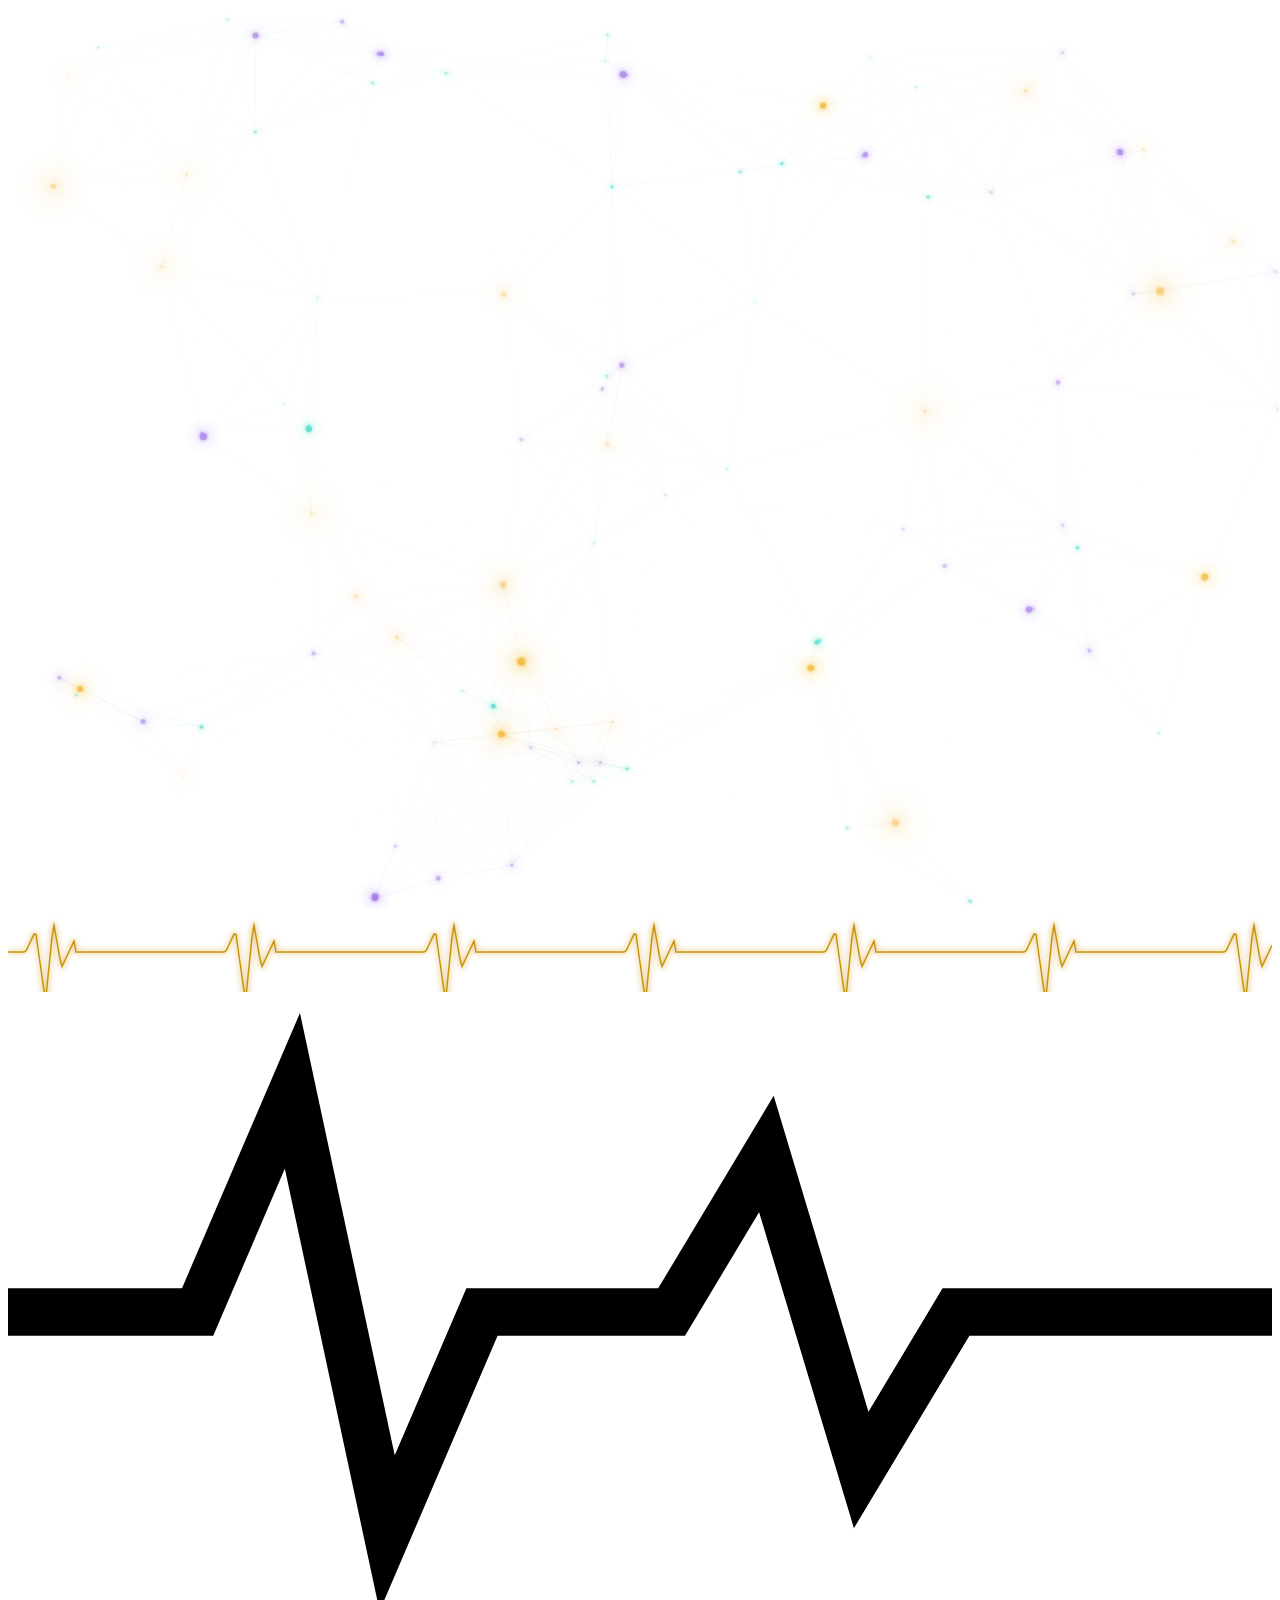
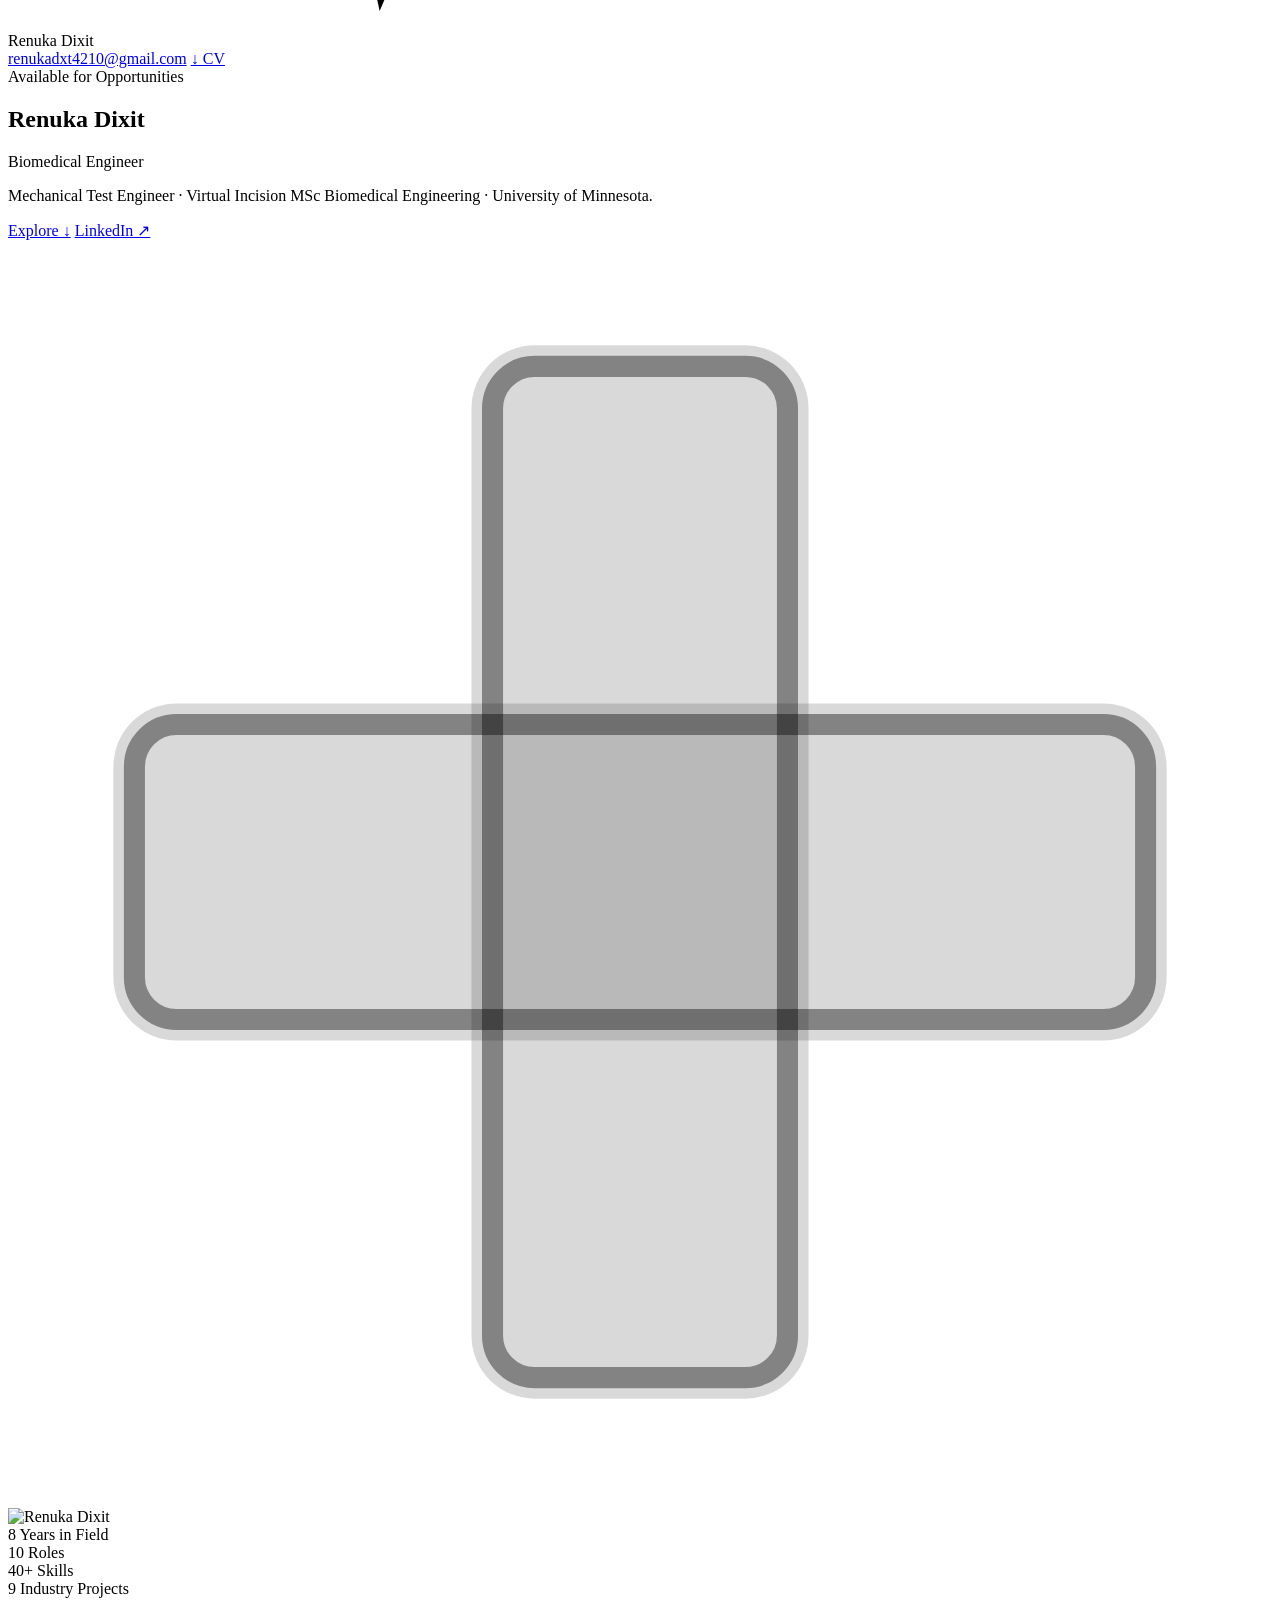
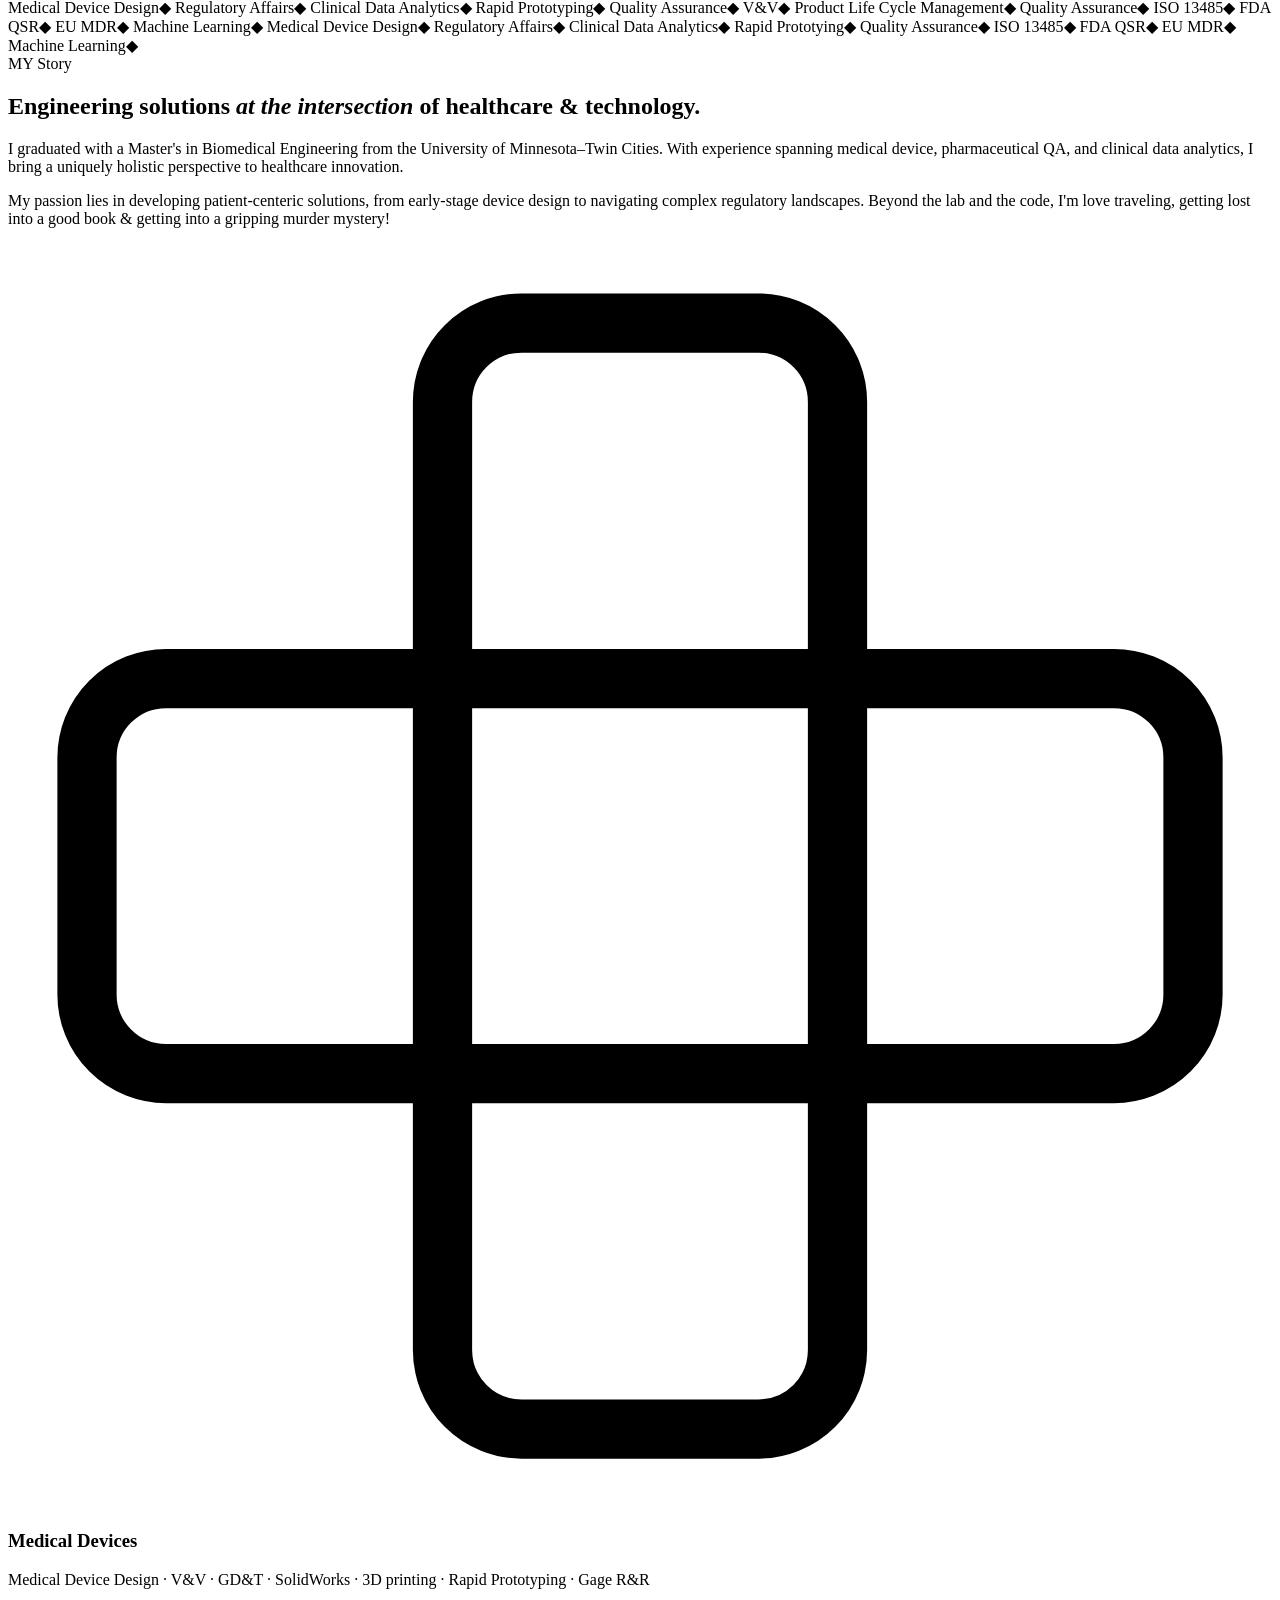
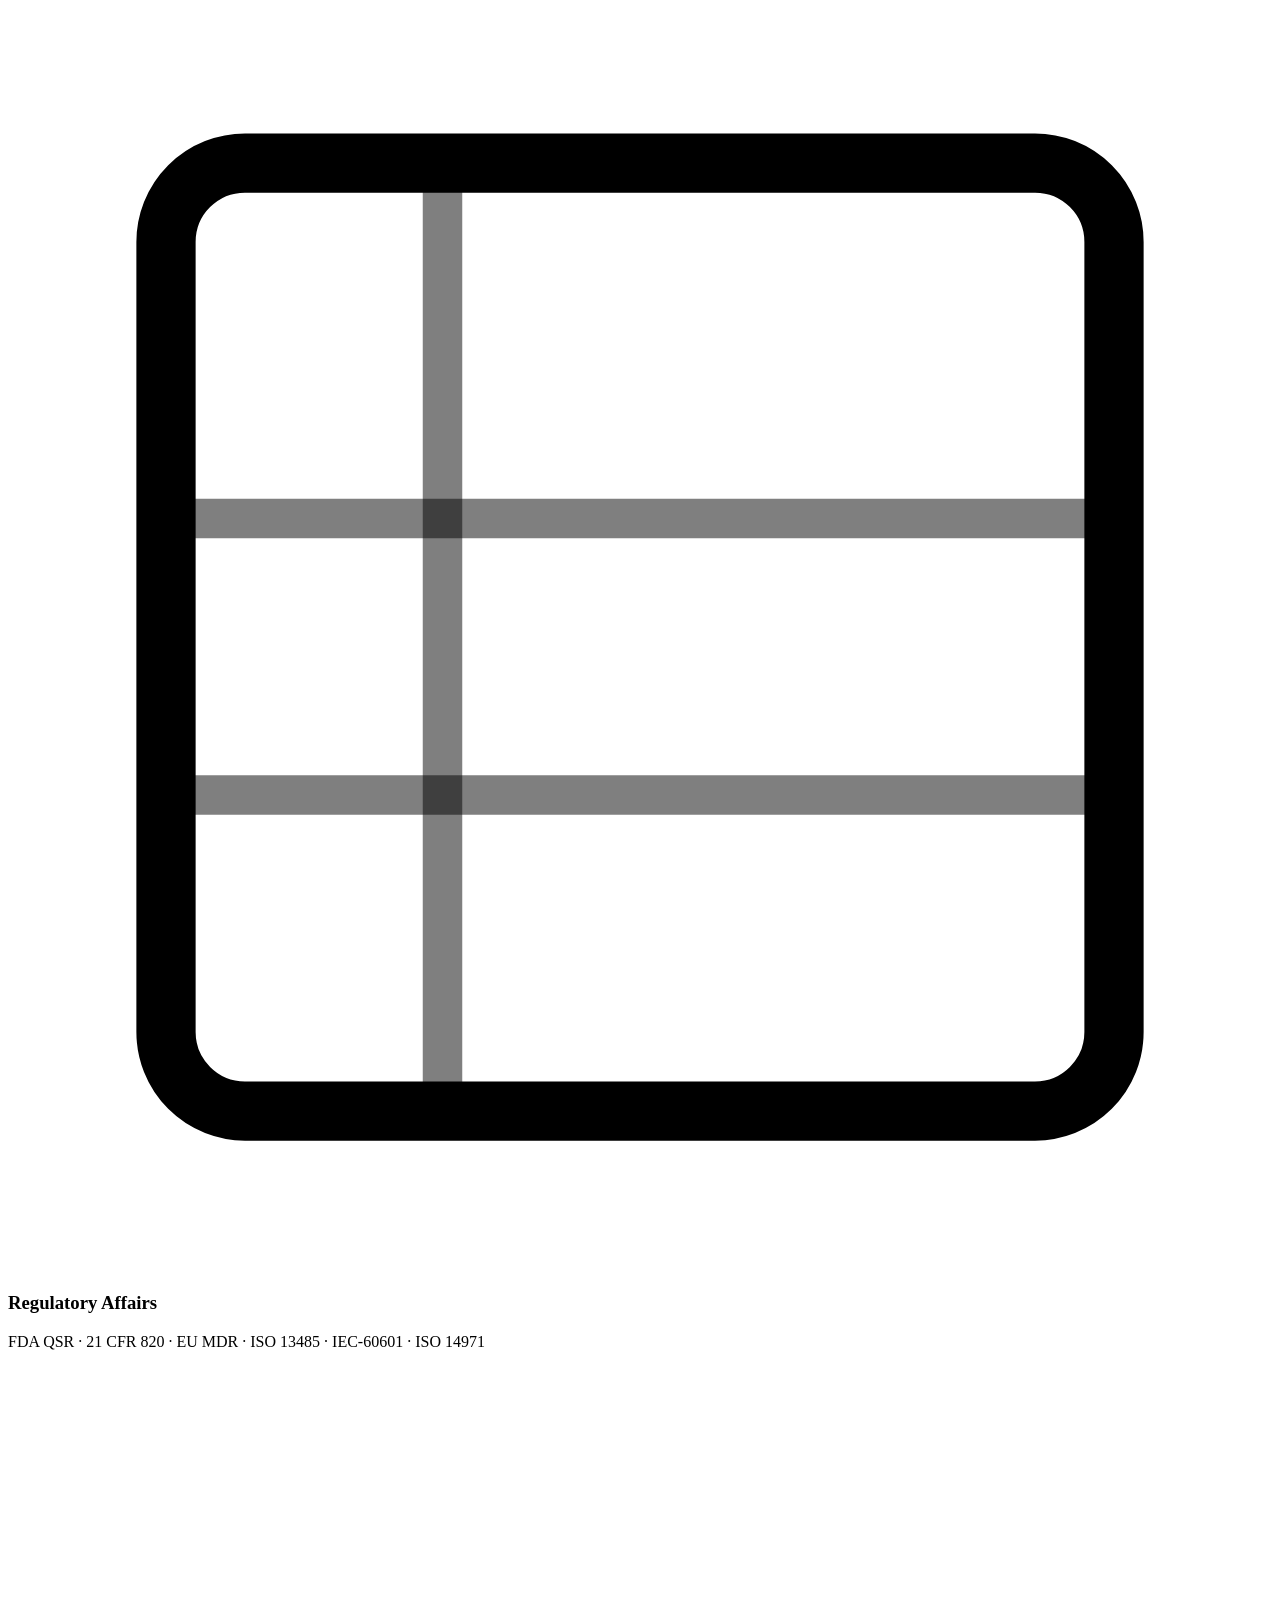
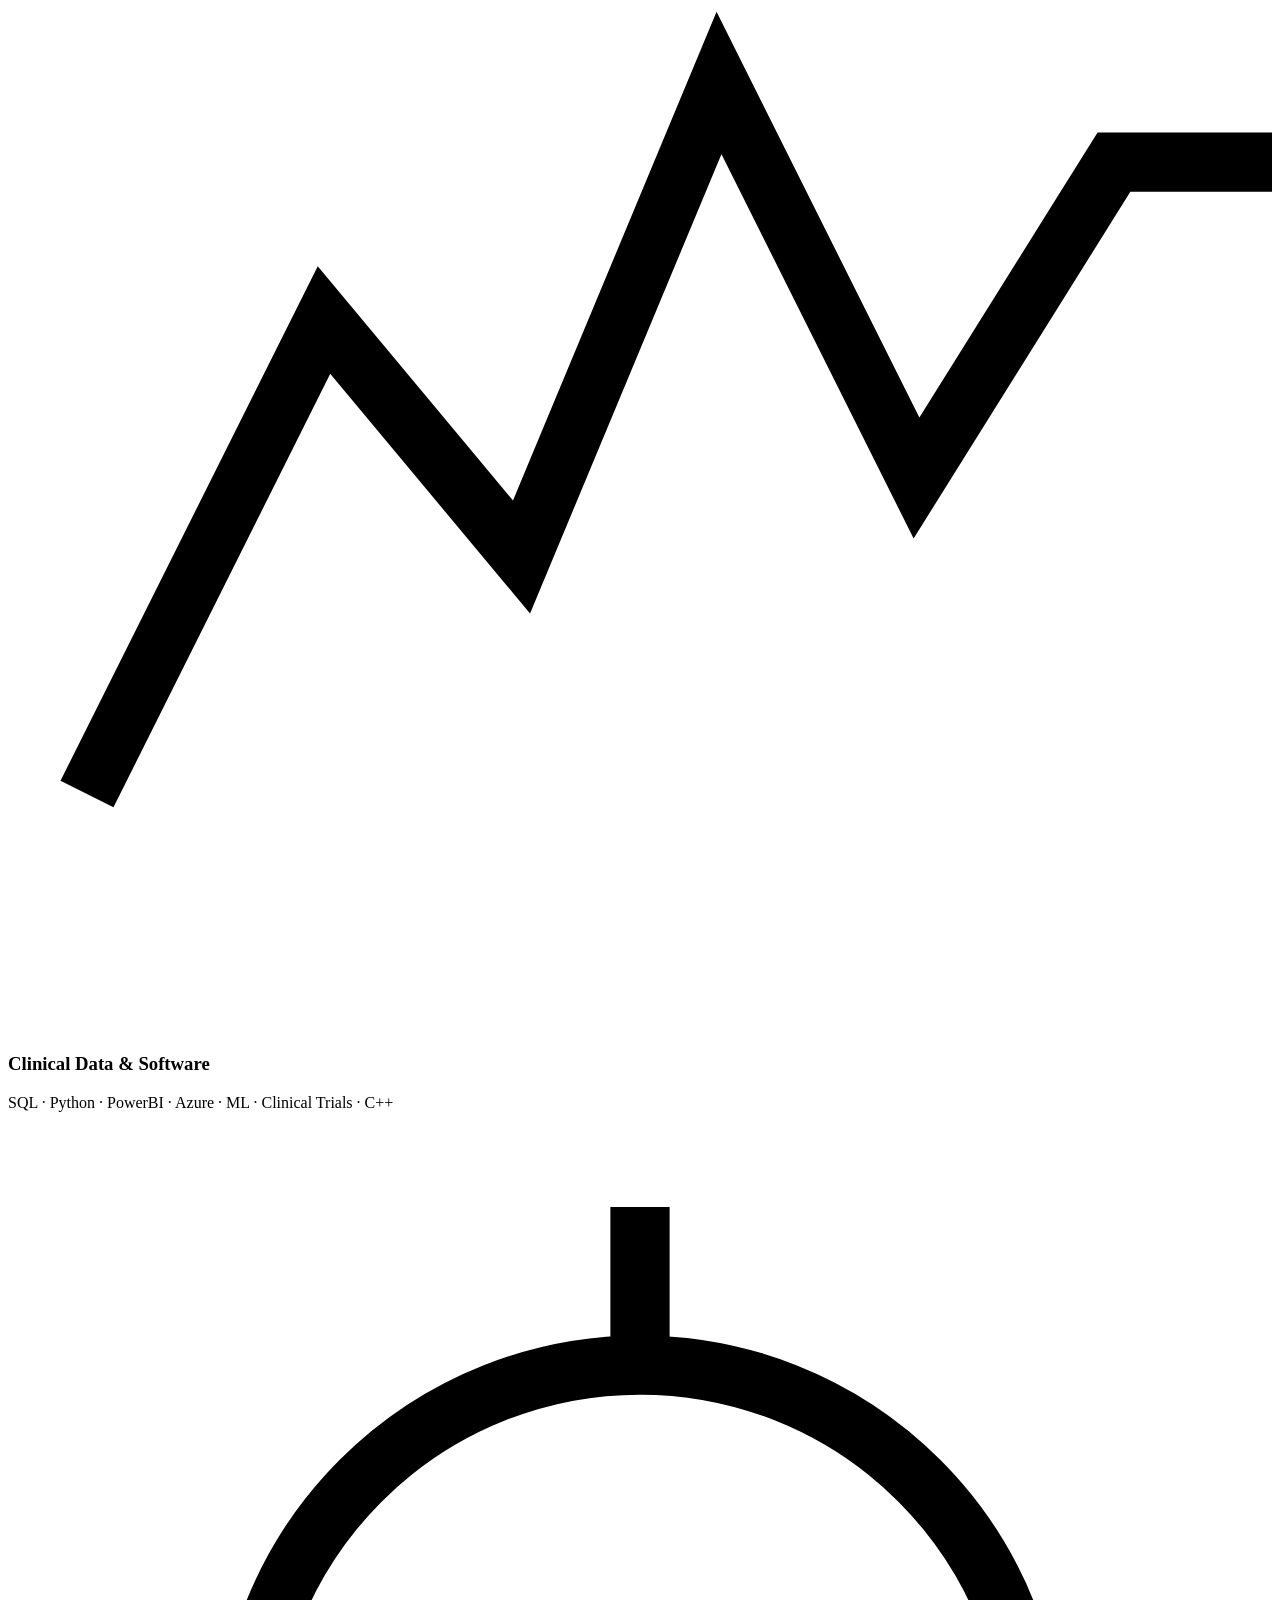
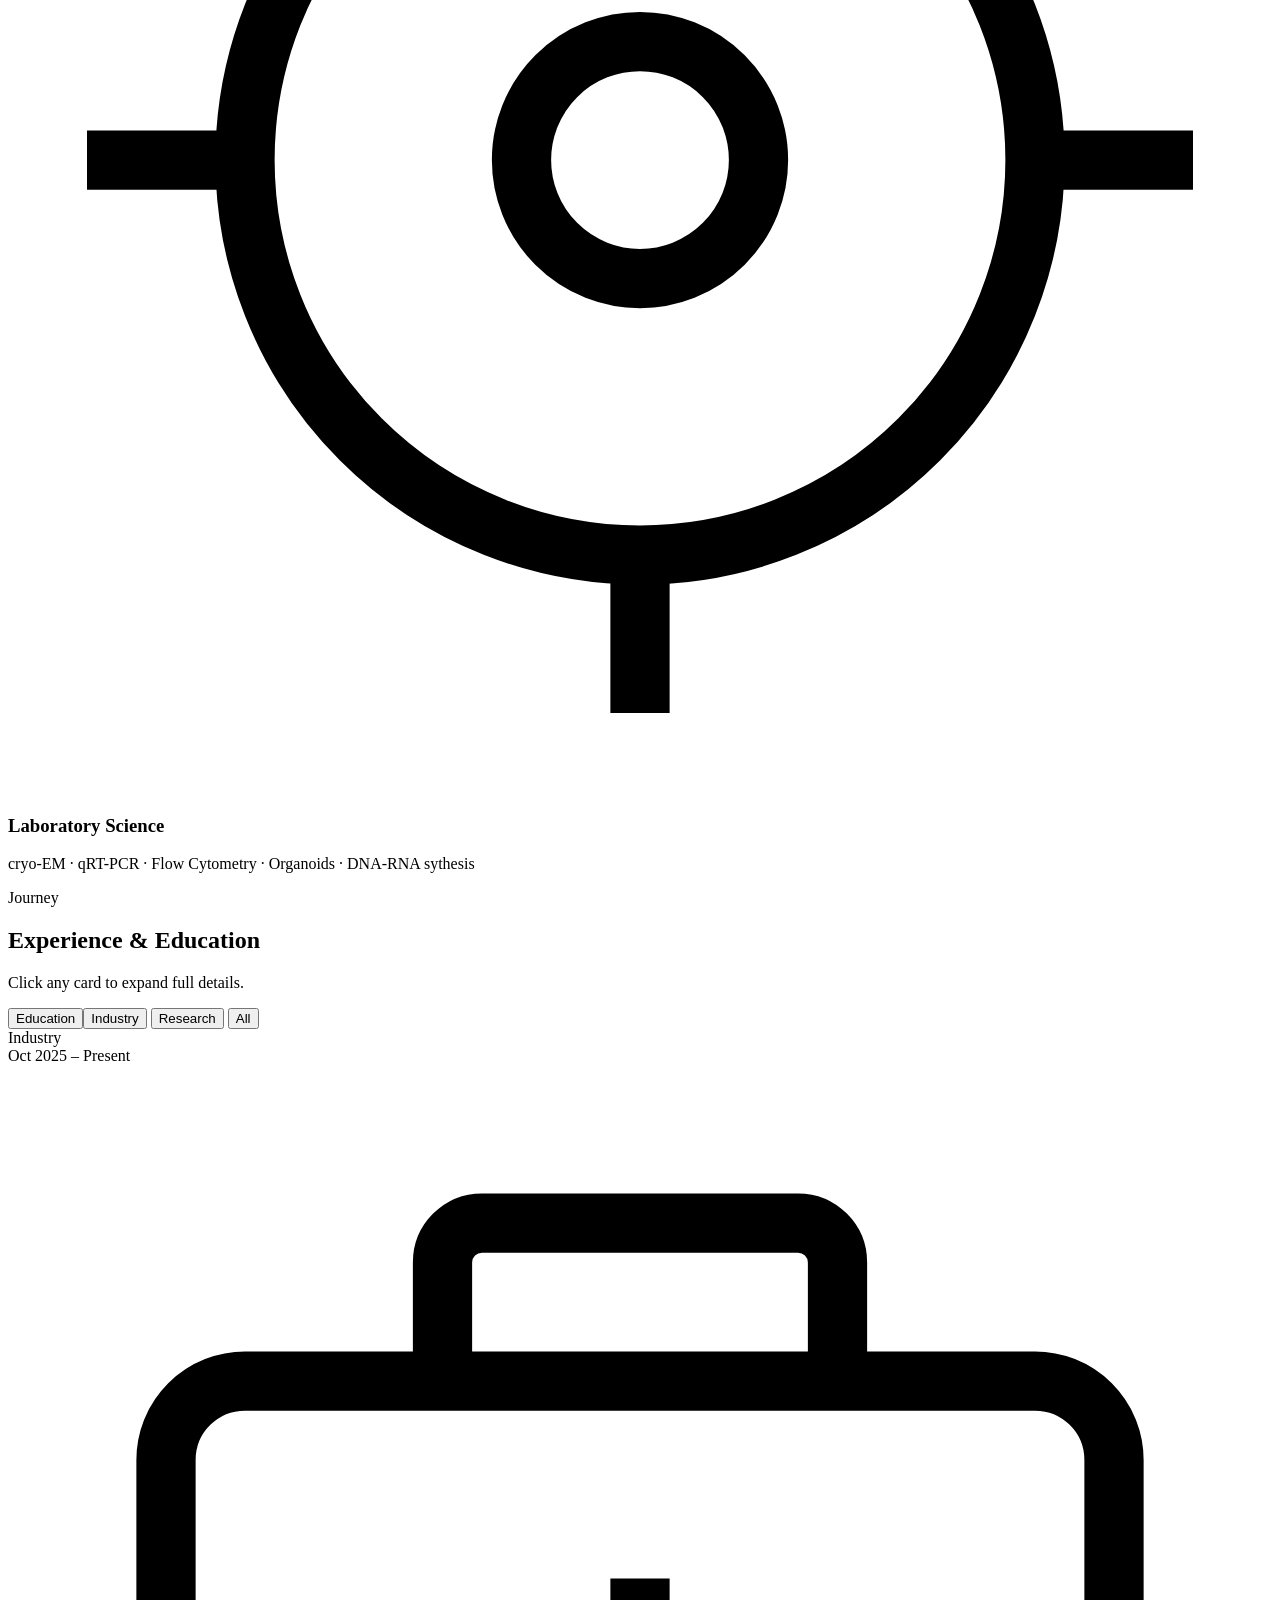
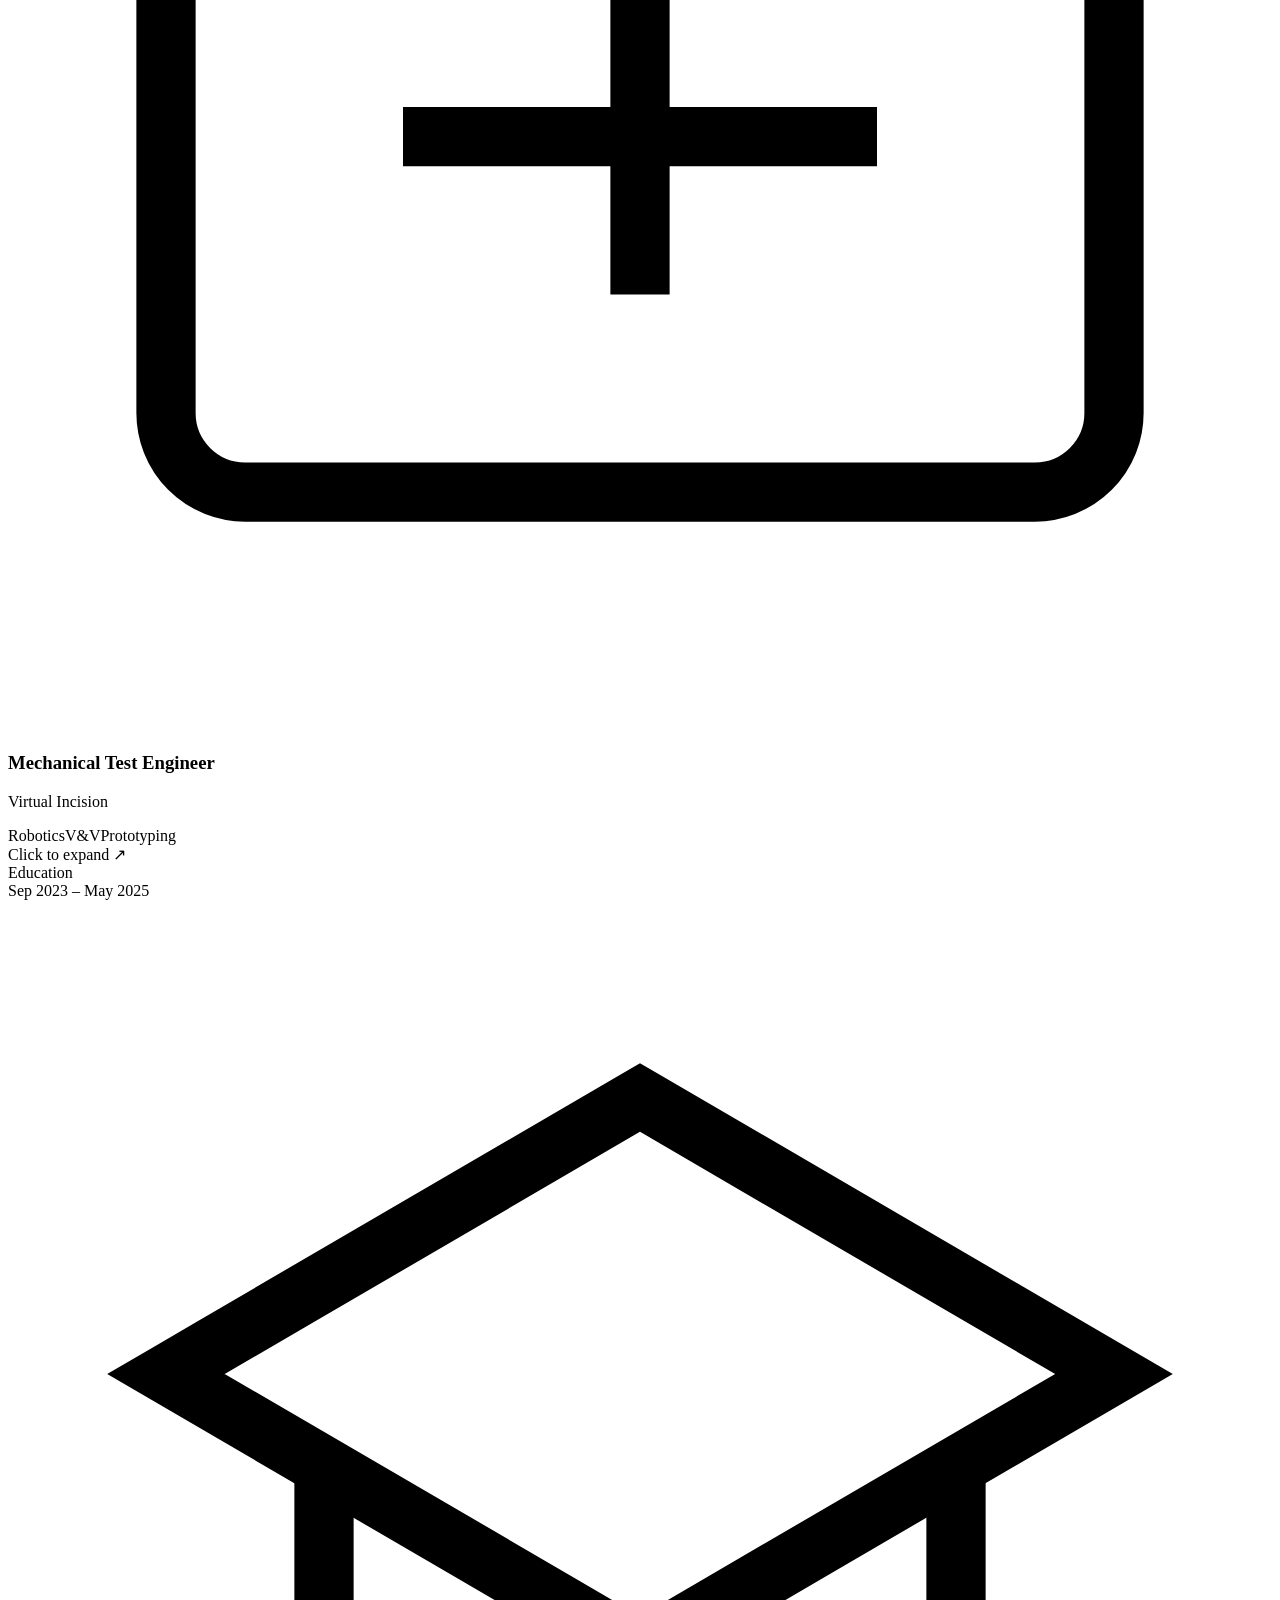
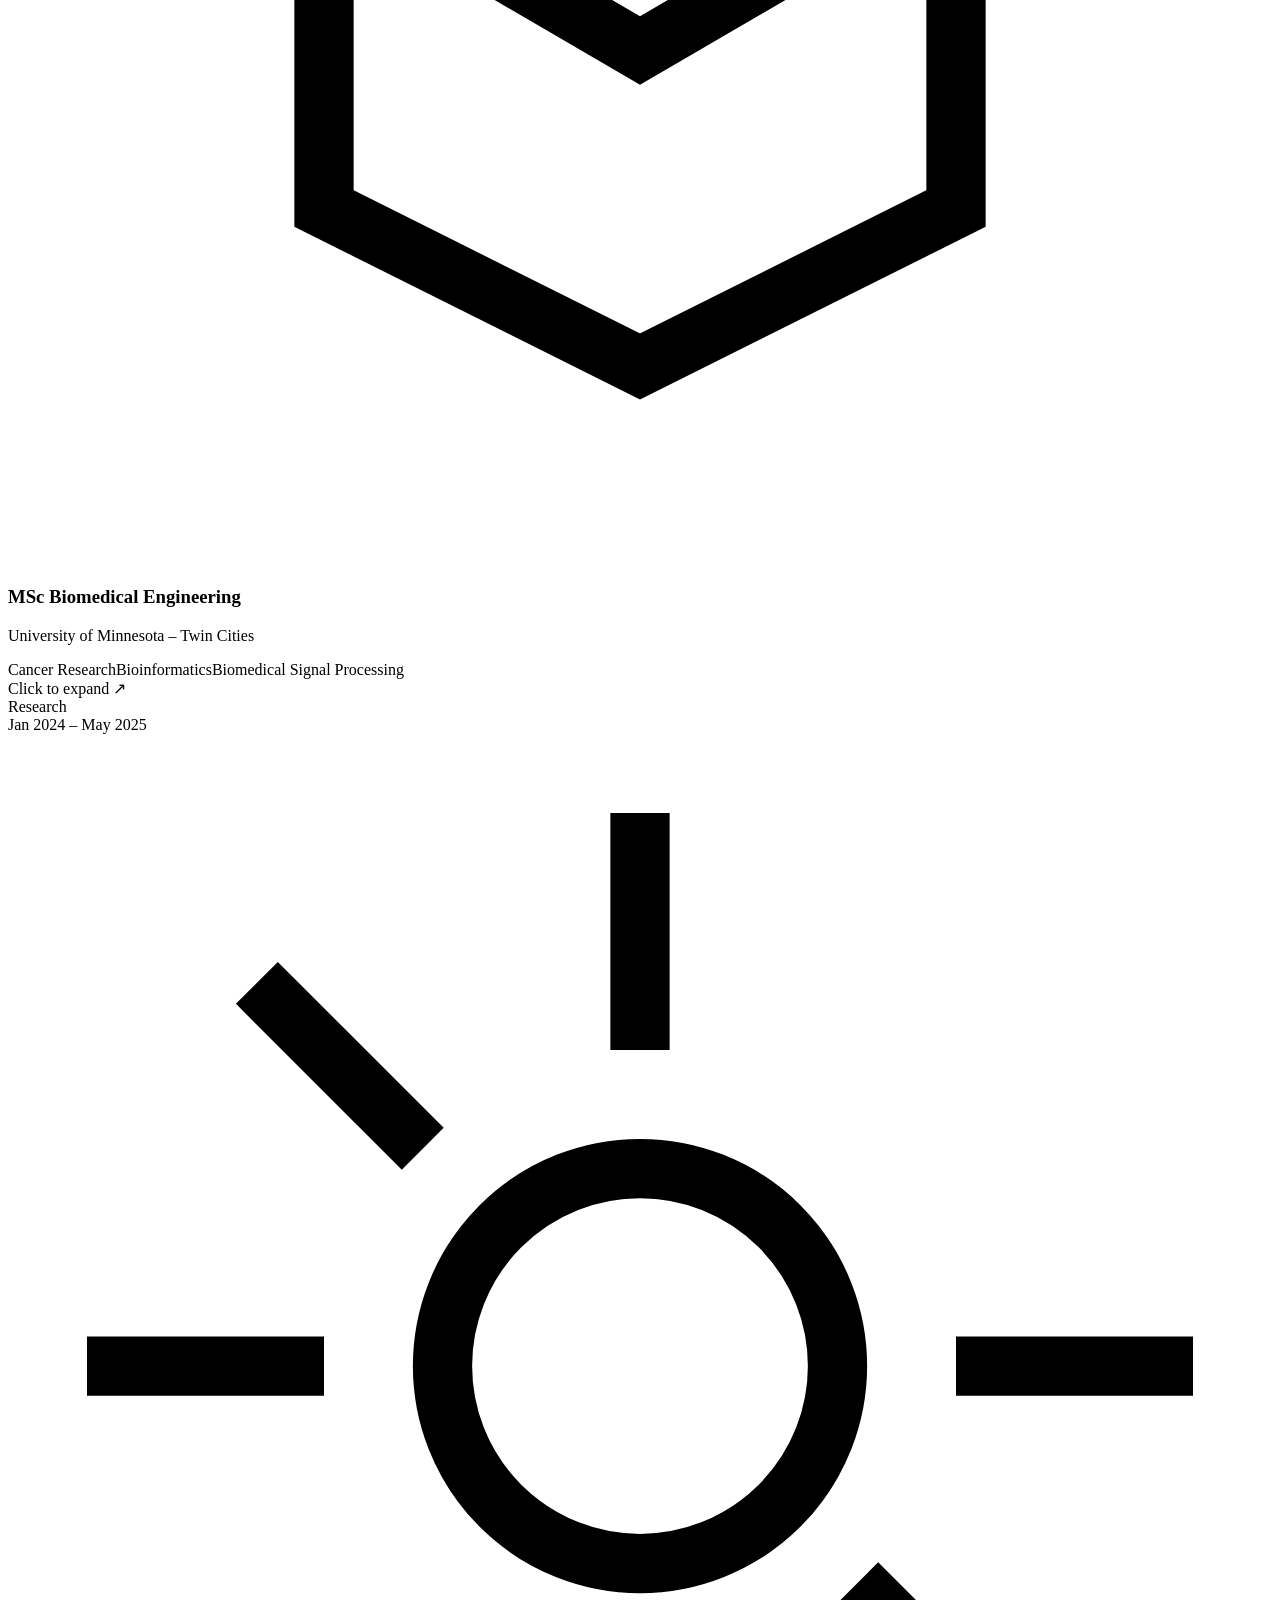
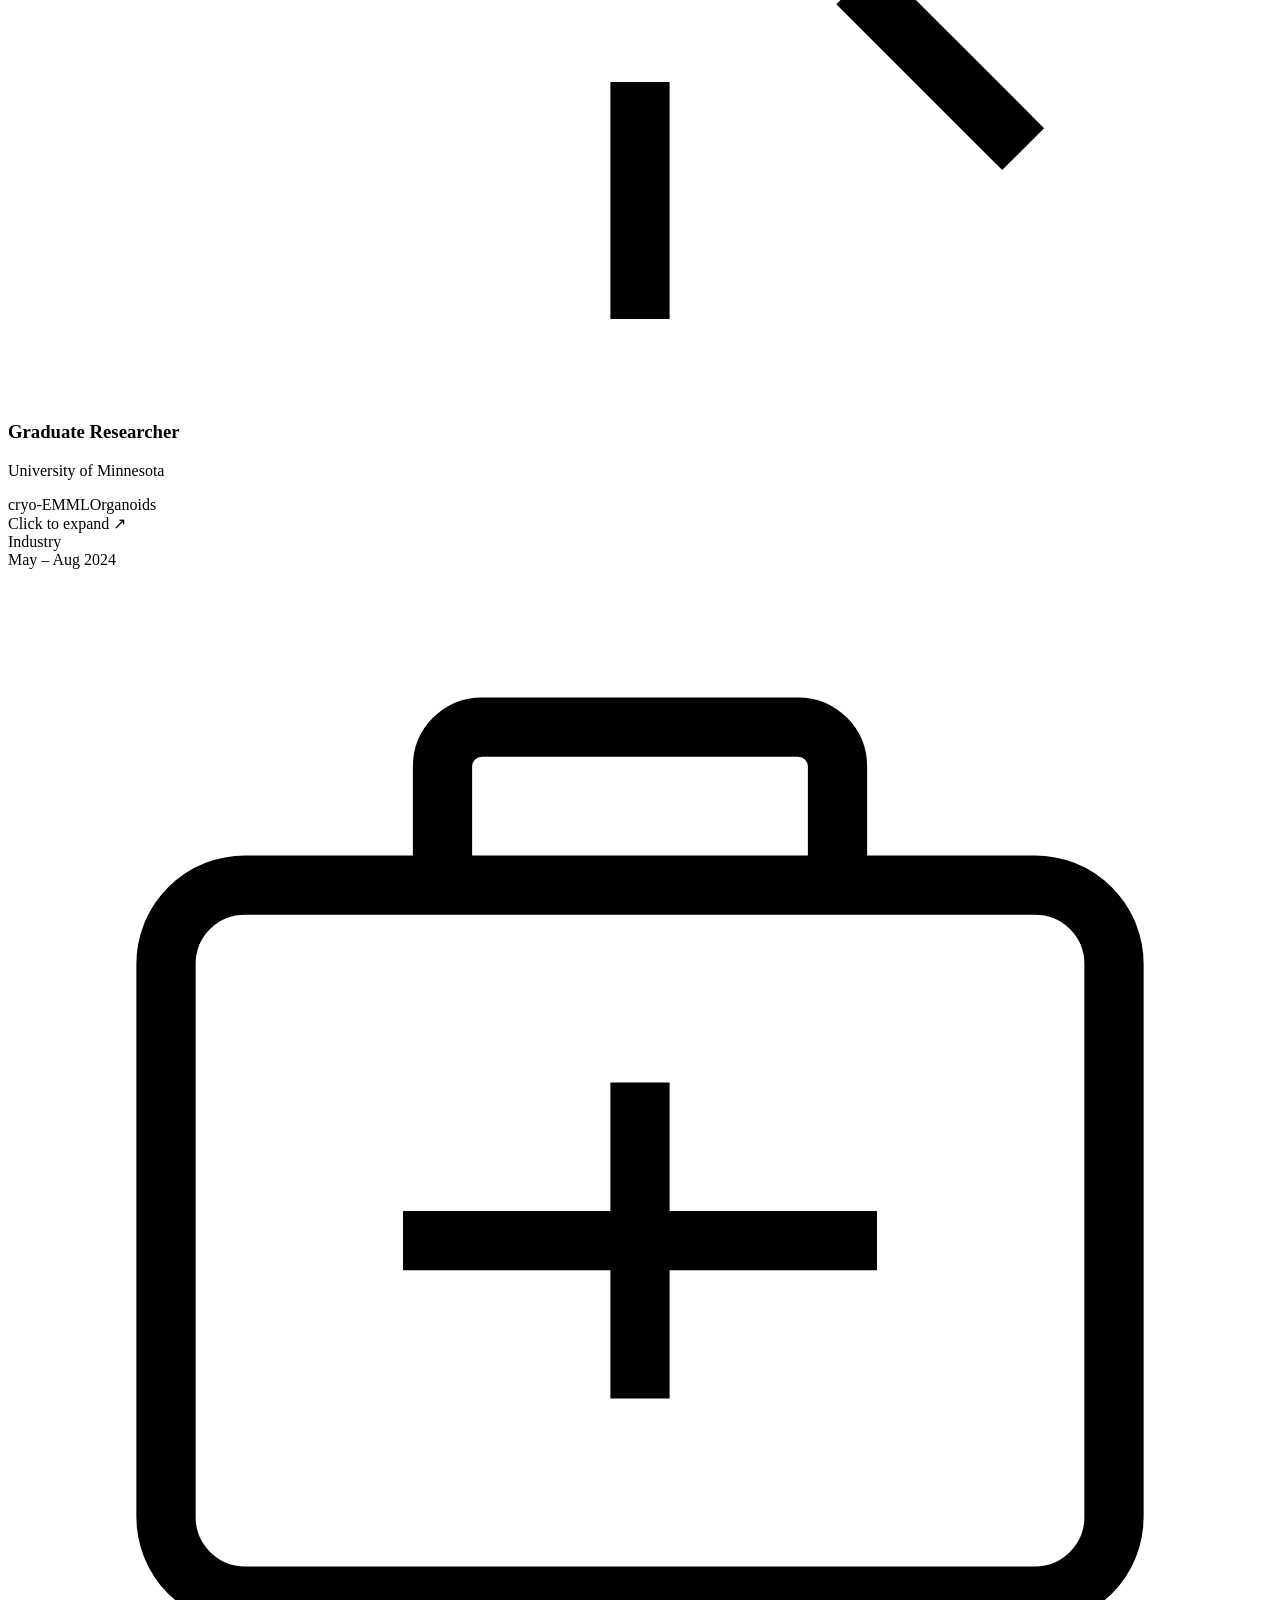
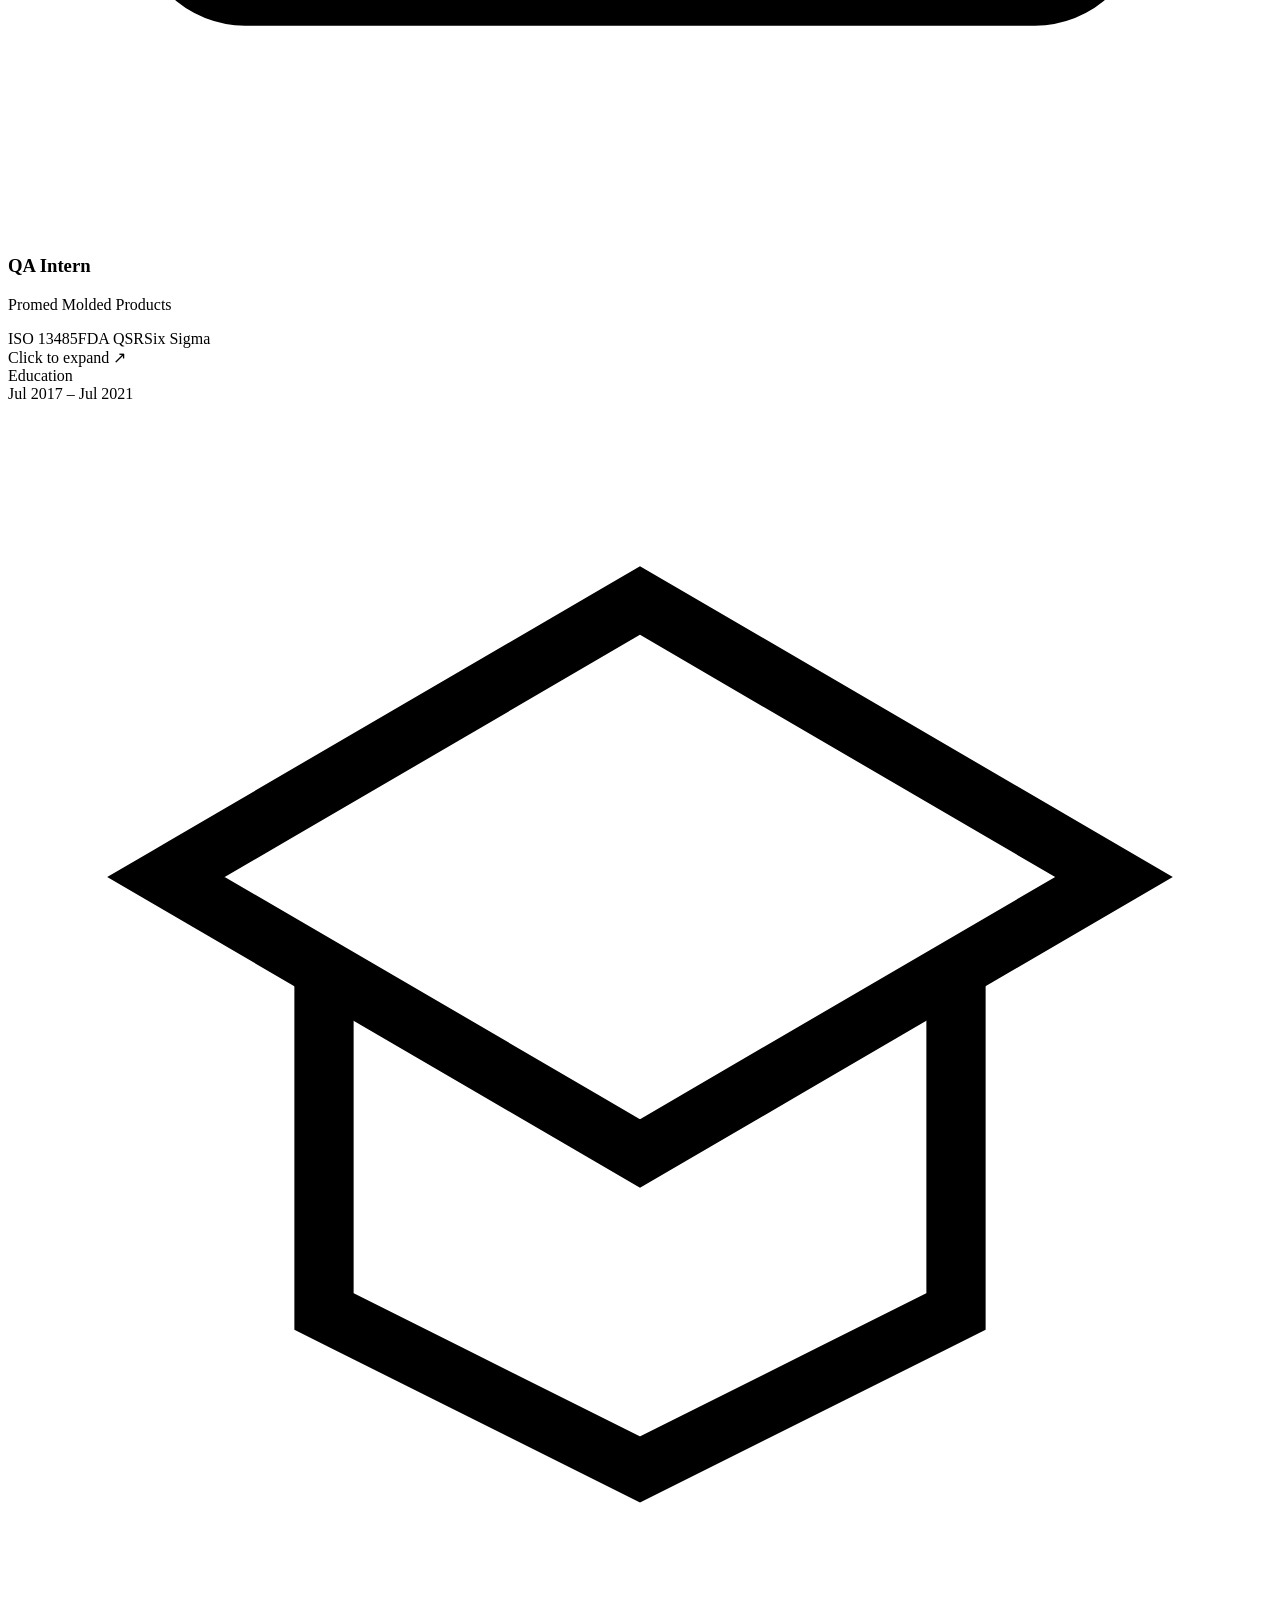
==== index.html @ e1261d07 "Update index.html" ====
<!DOCTYPE html>
<html lang="en">
<head>
  <meta charset="UTF-8" />
  <meta name="viewport" content="width=device-width, initial-scale=1.0" />
  <title>Renuka Dixit | Biomedical Engineer</title>
  <link rel="preconnect" href="https://fonts.googleapis.com" />
  <link rel="preconnect" href="https://fonts.gstatic.com" crossorigin />
  <link href="https://fonts.googleapis.com/css2?family=Space+Mono:ital,wght@0,400;0,700;1,400&family=Syne:wght@400;600;700;800&display=swap" rel="stylesheet" />
  <link rel="stylesheet" href="style.css" />
</head>
<body>

  <!-- BG CANVAS (neural network) -->
  <canvas id="bg-canvas"></canvas>
  <div class="bg-vignette"></div>

  <!-- ECG LINE OVERLAY -->
  <div class="ecg-overlay">
    <canvas id="ecg-canvas"></canvas>
  </div>

  <!-- NAV -->
  <nav id="navbar">
    <div class="nav-logo">
      <svg class="logo-pulse" viewBox="0 0 40 20" fill="none">
        <polyline points="0,10 6,10 9,3 12,17 15,10 21,10 24,5 27,15 30,10 40,10" stroke="currentColor" stroke-width="1.5" fill="none"/>
      </svg>
      <span>Renuka Dixit</span>
    </div>
    <div class="nav-right">
      <a href="mailto:renukadxt4210@gmail.com" class="nav-email">renukadxt4210@gmail.com</a>
      <a href="https://afcafab4-3cb6-44fb-ba33-879c0ff43639.filesusr.com/ugd/ff58a3_3bb0b02b605a4428b6db212402240c0c.pdf" target="_blank" class="nav-cv">↓ CV</a>
    </div>
  </nav>

  <!-- SIDE NAV DOTS -->
  <div id="side-nav">
    <a href="#hero"      class="dot active" data-label="Home"></a>
    <a href="#about"     class="dot" data-label="About"></a>
    <a href="#journey"   class="dot" data-label="Journey"></a>
    <a href="#skills"    class="dot" data-label="Skills"></a>
    <a href="#contact"   class="dot" data-label="Contact"></a>
  </div>

  <!-- ═══ HERO ═══ -->
  <section id="hero">
    <div class="hero-grid">
      <div class="hero-left">
        <div class="hero-status">
          <span class="pulse-dot"></span>
          <span>Available for Opportunities</span>
        </div>
        <h1 class="hero-name">
          <span class="line-reveal">Renuka</span>
          <span class="line-reveal delay-1">Dixit</span>
        </h1>
        <div class="hero-title-wrap">
          <span class="hero-title-line"></span>
          <span class="hero-title-text">Biomedical Engineer</span>
           <span class="hero-title-line"></span>
        </div>
        <p class="hero-desc">
          Mechanical Test Engineer · Virtual Incision
          MSc Biomedical Engineering · University of Minnesota.<br/>
         
        </p>
        <div class="hero-cta">
          <a href="#about" class="btn-main">Explore ↓</a>
          <a href="https://www.linkedin.com/in/dixit-renuka" target="_blank" class="btn-ghost">LinkedIn ↗</a>
        </div>
      </div>

      <div class="hero-right">
        <div class="hero-portrait-wrap">
          <div class="portrait-rings">
            <div class="ring r1"></div>
            <div class="ring r2"></div>
            <div class="ring r3"></div>
            <div class="ring r4"></div>
          </div>
          <!-- Medical device cross icon -->
          <svg class="med-cross" viewBox="0 0 60 60" fill="none">
            <rect x="22" y="5" width="16" height="50" rx="3" fill="currentColor" opacity="0.15"/>
            <rect x="5" y="22" width="50" height="16" rx="3" fill="currentColor" opacity="0.15"/>
            <rect x="23" y="6" width="14" height="48" rx="2" stroke="currentColor" stroke-width="1" fill="none" opacity="0.4"/>
            <rect x="6" y="23" width="48" height="14" rx="2" stroke="currentColor" stroke-width="1" fill="none" opacity="0.4"/>
          </svg>
          <div class="portrait-img">
            <img src="https://static.wixstatic.com/media/ff58a3_fb16194dbb7b481696a39792f7d7e9da~mv2.jpg/v1/crop/x_0,y_0,w_5184,h_5173/fill/w_400,h_400,al_c,q_80/ff58a3_fb16194dbb7b481696a39792f7d7e9da~mv2.jpg" alt="Renuka Dixit" />
          </div>
          <div class="stat-card sc1">
            <span class="sc-num" data-count="8+">0</span>
            <span class="sc-label">Years in Field</span>
          </div>
          <div class="stat-card sc2">
            <span class="sc-num" data-count="10"></span>
            <span class="sc-label">Roles</span>
          </div>
          <div class="stat-card sc3">
            <span class="sc-num" data-count="40+">0</span><span class="sc-plus">+</span>
            <span class="sc-label">Skills</span>
          </div>
           <div class="stat-card sc4">
            <span class="sc-num" data-count="9"></span>
            <span class="sc-label">Industry Projects</span>
          </div>
        </div>
      </div>
    </div>

    <!-- MARQUEE STRIP -->
    <div class="marquee-wrap">
      <div class="marquee-track">
        <span>Medical Device Design</span><span class="sep">◆</span>
        <span>Regulatory Affairs</span><span class="sep">◆</span>
        <span>Clinical Data Analytics</span><span class="sep">◆</span>
        <span>Rapid Prototyping</span><span class="sep">◆</span>
        <span>Quality Assurance</span><span class="sep">◆</span>
        <span>V&V</span><span class="sep">◆</span>
        <span>Product Life Cycle Management</span><span class="sep">◆</span>
        <span>Quality Assurance</span><span class="sep">◆</span>
        <span>ISO 13485</span><span class="sep">◆</span>
        <span>FDA QSR</span><span class="sep">◆</span>
        <span>EU MDR</span><span class="sep">◆</span>
        <span>Machine Learning</span><span class="sep">◆</span>
        <span>Medical Device Design</span><span class="sep">◆</span>
        <span>Regulatory Affairs</span><span class="sep">◆</span>
        <span>Clinical Data Analytics</span><span class="sep">◆</span>
        <span>Rapid Prototying</span><span class="sep">◆</span>
        <span>Quality Assurance</span><span class="sep">◆</span>
        <span>ISO 13485</span><span class="sep">◆</span>
        <span>FDA QSR</span><span class="sep">◆</span>
        <span>EU MDR</span><span class="sep">◆</span>
        <span>Machine Learning</span><span class="sep">◆</span>
      </div>
    </div>
  </section>

  <!-- ═══ ABOUT ═══ -->
  <section id="about">
    <div class="section-header">
      <div class="sh-label"><span class="mono"></span> MY Story</div>
    </div>
    <div class="about-layout">
      <div class="about-headline">
        <h2>Engineering solutions <em>at the intersection</em> of healthcare &amp; technology.</h2>
      </div>
      <div class="about-body">
        <p>I graduated with a Master's in Biomedical Engineering from the University of Minnesota–Twin Cities. With experience spanning medical device, pharmaceutical QA, and clinical data analytics, I bring a uniquely holistic perspective to healthcare innovation.</p>
        <p>My passion lies in developing patient-centeric solutions, from early-stage device design to navigating complex regulatory landscapes. Beyond the lab and the code, I'm love traveling, getting lost into a good book & getting into a gripping murder mystery!</p>
        
      </div>
    </div>

    <!-- DOMAIN CARDS -->
    <div class="domain-cards">
      <div class="domain-card">
        <div class="dc-icon-wrap"><svg viewBox="0 0 32 32" fill="none"><rect x="11" y="2" width="10" height="28" rx="2" stroke="currentColor" stroke-width="1.5"/><rect x="2" y="11" width="28" height="10" rx="2" stroke="currentColor" stroke-width="1.5"/></svg></div>
        <h3>Medical Devices</h3>
        <p>Medical Device Design · V&amp;V · GD&amp;T · SolidWorks · 3D printing · Rapid Prototyping · Gage R&R</p>
      </div>
      <div class="domain-card">
        <div class="dc-icon-wrap"><svg viewBox="0 0 32 32" fill="none"><rect x="4" y="4" width="24" height="24" rx="2" stroke="currentColor" stroke-width="1.5"/><polyline points="4,13 28,13" stroke="currentColor" stroke-width="1" opacity="0.5"/><polyline points="4,20 28,20" stroke="currentColor" stroke-width="1" opacity="0.5"/><polyline points="11,4 11,28" stroke="currentColor" stroke-width="1" opacity="0.5"/></svg></div>
        <h3>Regulatory Affairs</h3>
        <p>FDA QSR · 21 CFR 820 · EU MDR · ISO 13485 · IEC-60601 · ISO 14971</p>
      </div>
      <div class="domain-card">
        <div class="dc-icon-wrap"><svg viewBox="0 0 32 32" fill="none"><polyline points="2,26 8,14 13,20 18,8 23,18 28,10 32,10" stroke="currentColor" stroke-width="1.5" fill="none"/></svg></div>
        <h3>Clinical Data &amp; Software</h3>
        <p>SQL · Python · PowerBI · Azure · ML · Clinical Trials · C++</p>
      </div> 
      <div class="domain-card">
        <div class="dc-icon-wrap"><svg viewBox="0 0 32 32" fill="none"><circle cx="16" cy="16" r="10" stroke="currentColor" stroke-width="1.5"/><circle cx="16" cy="16" r="3" stroke="currentColor" stroke-width="1.5"/><line x1="16" y1="2" x2="16" y2="6" stroke="currentColor" stroke-width="1.5"/><line x1="16" y1="26" x2="16" y2="30" stroke="currentColor" stroke-width="1.5"/><line x1="2" y1="16" x2="6" y2="16" stroke="currentColor" stroke-width="1.5"/><line x1="26" y1="16" x2="30" y2="16" stroke="currentColor" stroke-width="1.5"/></svg></div>
        <h3>Laboratory Science</h3>
        <p>cryo-EM · qRT-PCR · Flow Cytometry · Organoids · DNA-RNA sythesis</p>
      </div>
    </div>
  </section>

  <!-- ═══ JOURNEY (merged education + experience + projects with expandable cards) ═══ -->
  <section id="journey">
    <div class="section-header">
      <div class="sh-label"><span class="mono"></span> Journey</div>
    </div>
    <h2 class="section-title">Experience &amp; Education</h2>
    <p class="section-sub">Click any card to expand full details.</p>

    <!-- FILTER -->
    <div class="tl-toggle">
      
      <button class="tl-btn" data-tab="education">Education
      <button class="tl-btn" data-tab="industry">Industry</button></button>
      <button class="tl-btn" data-tab="research">Research</button>
      <button class="tl-btn active" data-tab="all">All</button>
    </div>

    <div class="cards-grid" id="journey-cards">

   <div class="exp-card" data-type="industry" data-id="card-vi">
        <div class="ec-header">
          <div class="ec-type industry">Industry</div>
          <div class="ec-year">Oct 2025 – Present</div>
        </div>
        <div class="ec-icon-ring">
          <svg viewBox="0 0 32 32" fill="none"><rect x="4" y="8" width="24" height="18" rx="2" stroke="currentColor" stroke-width="1.5"/><path d="M11 8 V5 a1 1 0 0 1 1-1 h8 a1 1 0 0 1 1 1 v3" stroke="currentColor" stroke-width="1.5"/><line x1="10" y1="17" x2="22" y2="17" stroke="currentColor" stroke-width="1.5"/><line x1="16" y1="13" x2="16" y2="21" stroke="currentColor" stroke-width="1.5"/></svg>
        </div>
        <h3>Mechanical Test Engineer</h3>
        <p class="ec-org">Virtual Incision</p>
        <div class="ec-tags"><span>Robotics</span><span>V&V</span><span>Prototyping</span></div>
        <div class="ec-expand-hint">Click to expand <span>↗</span></div>
      </div>
      
      <!-- CARD 1 -->
      <div class="exp-card" data-type="education" data-id="card-uminn-ms">
        <div class="ec-header">
          <div class="ec-type edu">Education</div>
          <div class="ec-year">Sep 2023 – May 2025</div>
        </div>
        <div class="ec-icon-ring">
          <svg viewBox="0 0 32 32" fill="none"><path d="M4 12 L16 5 L28 12 L16 19 Z" stroke="currentColor" stroke-width="1.5"/><polyline points="8,14.5 8,23 16,27 24,23 24,14.5" stroke="currentColor" stroke-width="1.5" fill="none"/></svg>
        </div>
        <h3>MSc Biomedical Engineering</h3>
        <p class="ec-org">University of Minnesota – Twin Cities</p>
        <div class="ec-tags"><span>Cancer Research</span><span>Bioinformatics</span><span>Biomedical Signal Processing</span></div>
        <div class="ec-expand-hint">Click to expand <span>↗</span></div>
      </div>

      <!-- CARD 2 -->
      <div class="exp-card" data-type="research" data-id="card-grad-research">
        <div class="ec-header">
          <div class="ec-type research">Research</div>
          <div class="ec-year">Jan 2024 – May 2025</div>
        </div>
        <div class="ec-icon-ring">
          <svg viewBox="0 0 32 32" fill="none"><circle cx="16" cy="16" r="5" stroke="currentColor" stroke-width="1.5"/><line x1="16" y1="2" x2="16" y2="8" stroke="currentColor" stroke-width="1.5"/><line x1="16" y1="24" x2="16" y2="30" stroke="currentColor" stroke-width="1.5"/><line x1="2" y1="16" x2="8" y2="16" stroke="currentColor" stroke-width="1.5"/><line x1="24" y1="16" x2="30" y2="16" stroke="currentColor" stroke-width="1.5"/><line x1="6.3" y1="6.3" x2="10.5" y2="10.5" stroke="currentColor" stroke-width="1.5"/><line x1="21.5" y1="21.5" x2="25.7" y2="25.7" stroke="currentColor" stroke-width="1.5"/></svg>
        </div>
        <h3>Graduate Researcher</h3>
        <p class="ec-org">University of Minnesota</p>
        <div class="ec-tags"><span>cryo-EM</span><span>ML</span><span>Organoids</span></div>
        <div class="ec-expand-hint">Click to expand <span>↗</span></div>
      </div>

      <!-- CARD 3 -->
      <div class="exp-card" data-type="industry" data-id="card-promed">
        <div class="ec-header">
          <div class="ec-type industry">Industry</div>
          <div class="ec-year">May – Aug 2024</div>
        </div>
        <div class="ec-icon-ring">
          <svg viewBox="0 0 32 32" fill="none"><rect x="4" y="8" width="24" height="18" rx="2" stroke="currentColor" stroke-width="1.5"/><path d="M11 8 V5 a1 1 0 0 1 1-1 h8 a1 1 0 0 1 1 1 v3" stroke="currentColor" stroke-width="1.5"/><line x1="10" y1="17" x2="22" y2="17" stroke="currentColor" stroke-width="1.5"/><line x1="16" y1="13" x2="16" y2="21" stroke="currentColor" stroke-width="1.5"/></svg>
        </div>
        <h3>QA Intern</h3>
        <p class="ec-org">Promed Molded Products</p>
        <div class="ec-tags"><span>ISO 13485</span><span>FDA QSR</span><span>Six Sigma</span></div>
        <div class="ec-expand-hint">Click to expand <span>↗</span></div>
      </div>

      <!-- CARD 4 -->
      <div class="exp-card" data-type="education" data-id="card-bsc">
        <div class="ec-header">
          <div class="ec-type edu">Education</div>
          <div class="ec-year">Jul 2017 – Jul 2021</div>
        </div>
        <div class="ec-icon-ring">
          <svg viewBox="0 0 32 32" fill="none"><path d="M4 12 L16 5 L28 12 L16 19 Z" stroke="currentColor" stroke-width="1.5"/><polyline points="8,14.5 8,23 16,27 24,23 24,14.5" stroke="currentColor" stroke-width="1.5" fill="none"/></svg>
        </div>
        <h3>BSc Biomedical Engineering</h3>
        <p class="ec-org">Shri G.S. Institute of Technology &amp; Science</p>
        <div class="ec-tags"><span>Honors</span><span>Biomedical</span></div>
        <div class="ec-expand-hint">Click to expand <span>↗</span></div>
      </div>

      <!-- CARD 5 -->
      <div class="exp-card" data-type="industry" data-id="card-cognizant">
        <div class="ec-header">
          <div class="ec-type industry">Industry</div>
          <div class="ec-year">Sep 2021 – Sep 2023</div>
        </div>
        <div class="ec-icon-ring">
          <svg viewBox="0 0 32 32" fill="none"><polyline points="2,26 8,14 13,20 18,8 23,18 28,10 32,10" stroke="currentColor" stroke-width="1.5" fill="none"/></svg>
        </div>
        <h3>Clinical Data Analyst</h3>
        <p class="ec-org">Cognizant Technology Solutions</p>
        <div class="ec-tags"><span>Python</span><span>SQL</span><span>PowerBI</span></div>
        <div class="ec-expand-hint">Click to expand <span>↗</span></div>
      </div>

      <!-- CARD 6 -->
      <div class="exp-card" data-type="research" data-id="card-iit">
        <div class="ec-header">
          <div class="ec-type research">Research</div>
          <div class="ec-year">Jul – Oct 2022</div>
        </div>
        <div class="ec-icon-ring">
          <svg viewBox="0 0 32 32" fill="none"><path d="M10 26 L10 12 L7 8 L25 8 L22 12 L22 26" stroke="currentColor" stroke-width="1.5" fill="none"/><line x1="7" y1="26" x2="25" y2="26" stroke="currentColor" stroke-width="1.5"/><ellipse cx="16" cy="16" rx="4" ry="2.5" stroke="currentColor" stroke-width="1" opacity="0.6"/></svg>
        </div>
        <h3>R&amp;D Intern</h3>
        <p class="ec-org">Indian Institute of Technology</p>
        <div class="ec-tags"><span>R&D</span><span>Bioinformatics</span></div>
        <div class="ec-expand-hint">Click to expand <span>↗</span></div>
      </div>

      <!-- CARD 7 -->
      <div class="exp-card" data-type="industry" data-id="card-htic">
        <div class="ec-header">
          <div class="ec-type industry">Industry</div>
          <div class="ec-year">Jul – Sep 2021</div>
        </div>
        <div class="ec-icon-ring">
          <svg viewBox="0 0 32 32" fill="none"><rect x="11" y="2" width="10" height="28" rx="2" stroke="currentColor" stroke-width="1.5"/><rect x="2" y="11" width="28" height="10" rx="2" stroke="currentColor" stroke-width="1.5"/></svg>
        </div>
        <h3>Biomedical Device Design Intern</h3>
        <p class="ec-org">HT&amp;IC Ltd.</p>
        <div class="ec-tags"><span>SolidWorks</span><span>3D Print</span><span>ISO 14971</span></div>
        <div class="ec-expand-hint">Click to expand <span>↗</span></div>
      </div>

      <!-- CARD 8 -->
      <div class="exp-card" data-type="research" data-id="card-undergrad-research">
        <div class="ec-header">
          <div class="ec-type research">Research</div>
          <div class="ec-year">Apr 2020 – Apr 2021</div>
        </div>
        <div class="ec-icon-ring">
          <svg viewBox="0 0 32 32" fill="none"><circle cx="16" cy="16" r="5" stroke="currentColor" stroke-width="1.5"/><line x1="16" y1="2" x2="16" y2="8" stroke="currentColor" stroke-width="1.5"/><line x1="16" y1="24" x2="16" y2="30" stroke="currentColor" stroke-width="1.5"/><line x1="2" y1="16" x2="8" y2="16" stroke="currentColor" stroke-width="1.5"/><line x1="24" y1="16" x2="30" y2="16" stroke="currentColor" stroke-width="1.5"/></svg>
        </div>
        <h3>Undergraduate Researcher</h3>
        <p class="ec-org">Shri G.S. Institute of Technology</p>
        <div class="ec-tags"><span>Research</span><span>Lab Techniques</span></div>
        <div class="ec-expand-hint">Click to expand <span>↗</span></div>
      </div>

      <!-- CARD 9 -->
      <div class="exp-card" data-type="industry" data-id="card-pacetronix">
        <div class="ec-header">
          <div class="ec-type industry">Industry</div>
          <div class="ec-year">May – Jun 2019</div>
        </div>
        <div class="ec-icon-ring">
          <svg viewBox="0 0 32 32" fill="none"><rect x="4" y="8" width="24" height="18" rx="2" stroke="currentColor" stroke-width="1.5"/><path d="M11 8 V5 a1 1 0 0 1 1-1 h8 a1 1 0 0 1 1 1 v3" stroke="currentColor" stroke-width="1.5"/></svg>
        </div>
        <h3>R&amp;D Intern</h3>
        <p class="ec-org">Shree Pacetronix Ltd.</p>
        <div class="ec-tags"><span>R&D</span><span>Medical Devices</span></div>
        <div class="ec-expand-hint">Click to expand <span>↗</span></div>
      </div>

    </div>
  </section>

  <!-- ═══ SKILLS ═══ -->
  <section id="skills">
    <div class="section-header">
      <div class="sh-label"><span class="mono"></span> Skills</div>
    </div>
    <h2 class="section-title">Technical Expertise</h2>

    <div class="skill-filter">
      <button class="sf-btn active" data-cat="all">All</button>
      
      <button class="sf-btn" data-cat="software">Software</button>
      <button class="sf-btn" data-cat="regulatory">Regulatory</button>
      <button class="sf-btn" data-cat="lab">Lab</button>
      <button class="sf-btn" data-cat="technical">Technical</button>
      <button class="sf-btn" data-cat="programming">Programming</button>
    </div>

    <div class="skills-cloud" id="skills-cloud">
      <span class="sk programming large">Python</span>
      <span class="sk programming large">SQL</span>
      <span class="sk programming medium">R</span>
      <span class="sk programming medium">JavaScript</span>
      <span class="sk programming medium">Biopython</span>
      <span class="sk programming small">C#</span>
      <span class="sk programming small">C</span>
      <span class="sk programming small">.NET</span>
      <span class="sk programming small">Angular</span>
      <span class="sk programming small">HTML5</span>
      <span class="sk programming small">CSS3</span>
      <span class="sk programming small">Linux</span>
      <span class="sk software large">MATLAB</span>
      <span class="sk software large">PowerBI</span>
      <span class="sk software medium">SolidWorks</span>
      <span class="sk software medium">Azure</span>
      <span class="sk software medium">PyMol</span>
      <span class="sk software medium">ChimeraX</span>
      <span class="sk software small">MiniTab</span>
      <span class="sk software small">MODELLER</span>
      <span class="sk software small">SaaS</span>
      <span class="sk regulatory large">ISO 13485</span>
      <span class="sk regulatory large">FDA QSR</span>
      <span class="sk regulatory medium">EU MDR</span>
      <span class="sk regulatory medium">HIPAA</span>
      <span class="sk regulatory medium">ISO 14971</span>
      <span class="sk regulatory small">21 CFR 820</span>
      <span class="sk regulatory small">IEC-60601</span>
      <span class="sk regulatory small">GMP</span>
      <span class="sk regulatory small">GDP</span>
      <span class="sk lab large">cryo-EM</span>
      <span class="sk lab large">qRT-PCR</span>
      <span class="sk lab medium">Flow Cytometry</span>
      <span class="sk lab medium">Western Blot</span>
      <span class="sk lab medium">Cell Culture</span>
      <span class="sk lab medium">Organoid Models</span>
      <span class="sk lab small">RNA Isolation</span>
      <span class="sk lab small">Immunofluorescence</span>
      <span class="sk lab small">Gel Electrophoresis</span>
      <span class="sk lab small">Live Cell Imaging</span>
      <span class="sk lab small">Confocal Microscopy</span>
      <span class="sk lab small">Electrophysiology</span>
      <span class="sk lab small">Tissue Engineering</span>
      <span class="sk lab small">cDNA Synthesis</span>
      <span class="sk lab small">Spheroids</span>
      <span class="sk lab small">Fluorescent IHC</span>
      <span class="sk technical large">Machine Learning</span>
      <span class="sk technical large">Bioinformatics</span>
      <span class="sk technical medium">3D Printing</span>
      <span class="sk technical medium">Arduino</span>
      <span class="sk technical medium">AWS</span>
      <span class="sk technical medium">Git</span>
      <span class="sk technical small">Lean Six Sigma</span>
      <span class="sk technical small">Gage R&R</span>
      <span class="sk technical small">AutoCAD</span>
      <span class="sk technical small">Jira</span>
      <span class="sk technical small">ImageJ</span>
      <span class="sk technical small">GD&T</span>
    </div>

    <div class="certs-row">
      <div class="cert-item">
        <div class="cert-icon-wrap"><svg viewBox="0 0 24 24" fill="none"><polygon points="12,2 15.09,8.26 22,9.27 17,14.14 18.18,21.02 12,17.77 5.82,21.02 7,14.14 2,9.27 8.91,8.26" stroke="currentColor" stroke-width="1.5" fill="none"/></svg></div>
        <div>
          <div class="cert-title">Bachelor's with Honors</div>
          <div class="cert-sub">Shri G.S. Institute of Technology</div>
        </div>
      </div>
      <div class="cert-item">
        <div class="cert-icon-wrap"><svg viewBox="0 0 24 24" fill="none"><rect x="11" y="2" width="2" height="20" rx="1" stroke="currentColor" stroke-width="1.5"/><rect x="2" y="11" width="20" height="2" rx="1" stroke="currentColor" stroke-width="1.5"/></svg></div>
        <div>
          <div class="cert-title">AMA PRA Category 1 Credit</div>
          <div class="cert-sub">Medical Education Certification</div>
        </div>
      </div>
      <div class="cert-item">
        <div class="cert-icon-wrap"><svg viewBox="0 0 24 24" fill="none"><circle cx="12" cy="12" r="10" stroke="currentColor" stroke-width="1.5"/><circle cx="12" cy="12" r="4" stroke="currentColor" stroke-width="1.5"/><line x1="12" y1="2" x2="12" y2="8" stroke="currentColor" stroke-width="1.5"/><line x1="12" y1="16" x2="12" y2="22" stroke="currentColor" stroke-width="1.5"/></svg></div>
        <div>
          <div class="cert-title">BMES Member</div>
          <div class="cert-sub">Biomedical Engineering Society</div>
        </div>
      </div>
    </div>
  </section>

  <!-- ═══ CONTACT ═══ -->
  <section id="contact">
    <div class="section-header">
      <div class="sh-label"><span class="mono"></span> Contact</div>
    </div>
    <div class="contact-layout">
      <div class="contact-left">
        <h2>Let's build something <em>meaningful</em> together.</h2>
        <!--<p>Open to opportunities in medical device design, regulatory affairs, clinical research, and biomedical software engineering.</p> -->
        <a href="mailto:renukadxt4210@gmail.com" class="contact-link">
        <span class="cl-type">Email</span>
        <span class="cl-val">renukadxt4210@gmail.com ↗</span>
          </a>
          <a href="tel:9522457027" class="contact-link">
            <span class="cl-type">Phone</span>
            <span class="cl-val">(952) 245-7027</span>
          </a>
          <a href="https://www.linkedin.com/in/dixit-renuka" target="_blank" class="contact-link">
            <span class="cl-type">LinkedIn</span>
            <span class="cl-val">dixit-renuka ↗</span>
          </a>
        </div>
        <a href="https://afcafab4-3cb6-44fb-ba33-879c0ff43639.filesusr.com/ugd/ff58a3_3bb0b02b605a4428b6db212402240c0c.pdf" target="_blank" class="btn-main">Download CV ↓</a>
      </div>
      <div class="contact-right">
        <div class="helix-wrap">
          <canvas id="helix-canvas" width="280" height="420"></canvas>
          <div class="helix-label"></div>
        </div>
      </div>
    </div>
  </section>

  <footer>
    <div class="footer-inner">
      <span class="mono">© 2025 Renuka Dixit</span>
      <span>Biomedical Engineer · All Rights Reserved</span>
    </div>
  </footer>

  <!-- ═══ EXPANDABLE PANEL (slide-in from right) ═══ -->
  <div id="exp-panel-overlay" class="ep-overlay">
    <div class="ep-panel" id="ep-panel">
      <button class="ep-close" id="ep-close">✕ Close</button>
      <div class="ep-content" id="ep-content"></div>
    </div>
  </div>

  <!-- ═══ CARD DATA TEMPLATES ═══ -->

<!--card 1 -->
  
  <template id="card-vi">
    <div class="ep-badge industry">Industry</div>
    <div class="ep-meta"><span>🗓 Oct 2025 – Present</span><span>📍 Virtual Incision</span></div>
    <h2>Mechanical Test Engineer</h2>
    <div class="ep-divider"></div>
    <div class="ep-section"><h5>Overview</h5>
      <p>Working in R&D department as a V&V engineer of a miniature surgical robotics company to design, develop & validate electomechanical components of robots, manage protocols & improve the overall effectiveness of the protocols.</p>
    </div>
    <div class="ep-section"><h5>Key Responsibilities</h5>
      <ul>
        <li>Conducted Gage R&R studies to validate measurement system accuracy and reliability</li>
        <li>Applied Lean Six Sigma methodology to identify and eliminate process inefficiencies on the production floor</li>
        <li>Managed quality documentation within the QCBD quality management system</li>
        <li>Performed inspections using MicroVu and Keyence measurement systems with GD&T principles</li>
        <li>Ensured manufacturing compliance with FDA QSR (21 CFR 820) and ISO 13485 standards</li>
        <li>Participated in CAPA processes, deviation investigations, and non-conformance reporting</li>
        <li>Supported V&V activities for new product introductions into the manufacturing line</li>
      </ul>
    </div>
    <div class="ep-section"><h5>Standards &amp; Tools</h5>
      <div class="ep-tags"><span>ISO 13485</span><span>FDA QSR</span><span>21 CFR 820</span><span>Lean Six Sigma</span><span>Gage R&R</span><span>QCBD</span><span>GD&T</span><span>MicroVu</span><span>Keyence</span><span>V&V</span></div>
    </div>
    <div class="ep-section"><h5>Impact</h5>
      <p>Contributed measurable improvements to QC workflows, reducing measurement variability and strengthening the organization's regulatory compliance posture ahead of upcoming audits.</p>
    </div>
  </template>

  
  <template id="card-uminn-ms">
    <div class="ep-badge edu">Education</div>
    <div class="ep-meta"><span>🗓 2023 – 2025</span><span>📍 University of Minnesota, Twin Cities, MN</span></div>
    <h2>Master of Science<br><em>Biomedical Engineering</em></h2>
    <div class="ep-divider"></div>
    <div class="ep-section"><h5>Overview</h5>
      <p>Completed a two-year MSc program at one of the top biomedical engineering programs in the United States, focusing on the integration of engineering principles with life sciences to solve complex healthcare challenges.</p>
    </div>
    <div class="ep-section"><h5>Key Focus Areas</h5>
      <ul>
        <li>Advanced laboratory research including organoid models, cryo-EM, and electrophysiological recording techniques</li>
        <li>Bioinformatics and computational biology pipeline development using Python and MATLAB</li>
        <li>Medical device design, prototyping, and verification &amp; validation (V&V)</li>
        <li>Regulatory science coursework covering FDA QSR, ISO 13485, and EU MDR frameworks</li>
        <li>Machine learning applications in biomedical image analysis and data classification</li>
      </ul>
    </div>
    <div class="ep-section"><h5>Skills Developed</h5>
      <div class="ep-tags"><span>Bioinformatics</span><span>MATLAB</span><span>Python</span><span>cryo-EM</span><span>Organoids</span><span>Machine Learning</span><span>ISO 13485</span><span>FDA QSR</span></div>
    </div>
  </template>

  <template id="card-grad-research">
    <div class="ep-badge research">Research</div>
    <div class="ep-meta"><span>🗓 Jan 2024 – May 2025</span><span>📍 University of Minnesota</span></div>
    <h2>Graduate Researcher</h2>
    <div class="ep-divider"></div>
    <div class="ep-section"><h5>Overview</h5>
      <p>Conducted multidisciplinary research at the intersection of computational biology and experimental science. Contributed to advancing biomedical understanding through integration of cutting-edge wet lab techniques with data-driven analysis pipelines.</p>
    </div>
    <div class="ep-section"><h5>Key Responsibilities</h5>
      <ul>
        <li>Designed and executed experiments using organoid models and spheroid culture systems to study disease mechanisms</li>
        <li>Applied cryo-electron microscopy (cryo-EM) to characterize protein structures and cellular architectures</li>
        <li>Conducted electrophysiological recordings to analyze cellular electrical activity and signaling pathways</li>
        <li>Developed machine learning pipelines in Python for large-scale biological dataset analysis</li>
        <li>Utilized bioinformatics tools (Biopython, MODELLER, PyMol, ChimeraX) for structural and sequence analysis</li>
        <li>Performed live cell imaging, confocal microscopy, flow cytometry, and immunocytochemistry</li>
      </ul>
    </div>
    <div class="ep-section"><h5>Techniques &amp; Tools</h5>
      <div class="ep-tags"><span>cryo-EM</span><span>Organoid Models</span><span>Spheroids</span><span>Electrophysiology</span><span>Machine Learning</span><span>Flow Cytometry</span><span>Confocal Microscopy</span><span>Python</span><span>MATLAB</span><span>Biopython</span><span>ChimeraX</span></div>
    </div>
    <div class="ep-section"><h5>Impact</h5>
      <p>Generated publishable research data and expanded the department's capabilities in multi-modal biomedical analysis across two major projects.</p>
    </div>
  </template>

  <template id="card-promed">
    <div class="ep-badge industry">Industry</div>
    <div class="ep-meta"><span>🗓 May 2024 – Aug 2024</span><span>📍 Promed Molded Products</span></div>
    <h2>Quality Assurance Intern</h2>
    <div class="ep-divider"></div>
    <div class="ep-section"><h5>Overview</h5>
      <p>Worked within the QA department of a medical device manufacturer to evaluate, improve, and document manufacturing processes in alignment with FDA and international regulatory standards. Gained hands-on experience with the full quality management lifecycle.</p>
    </div>
    <div class="ep-section"><h5>Key Responsibilities</h5>
      <ul>
        <li>Conducted Gage R&R studies to validate measurement system accuracy and reliability</li>
        <li>Applied Lean Six Sigma methodology to identify and eliminate process inefficiencies on the production floor</li>
        <li>Managed quality documentation within the QCBD quality management system</li>
        <li>Performed inspections using MicroVu and Keyence measurement systems with GD&T principles</li>
        <li>Ensured manufacturing compliance with FDA QSR (21 CFR 820) and ISO 13485 standards</li>
        <li>Participated in CAPA processes, deviation investigations, and non-conformance reporting</li>
        <li>Supported V&V activities for new product introductions into the manufacturing line</li>
      </ul>
    </div>
    <div class="ep-section"><h5>Standards &amp; Tools</h5>
      <div class="ep-tags"><span>ISO 13485</span><span>FDA QSR</span><span>21 CFR 820</span><span>Lean Six Sigma</span><span>Gage R&R</span><span>QCBD</span><span>GD&T</span><span>MicroVu</span><span>Keyence</span><span>V&V</span></div>
    </div>
    <div class="ep-section"><h5>Impact</h5>
      <p>Contributed measurable improvements to QC workflows, reducing measurement variability and strengthening the organization's regulatory compliance posture ahead of upcoming audits.</p>
    </div>
  </template>

  <template id="card-bsc">
    <div class="ep-badge edu">Education</div>
    <div class="ep-meta"><span>🗓 2017 – 2021</span><span>📍 Indore, India</span></div>
    <h2>Bachelor of Science<br><em>Biomedical Engineering — with Honors</em></h2>
    <div class="ep-divider"></div>
    <div class="ep-section"><h5>Overview</h5>
      <p>Completed a four-year honors program in Biomedical Engineering, laying the foundation for a career at the intersection of engineering, medicine, and technology. Graduated with honors recognition for academic excellence.</p>
    </div>
    <div class="ep-section"><h5>Key Focus Areas</h5>
      <ul>
        <li>Core biomedical engineering: biomechanics, bioinstrumentation, bioelectricity &amp; biomagnetism</li>
        <li>Medical device design fundamentals including CAD (SolidWorks, AutoCAD) and prototyping</li>
        <li>Laboratory science: cell biology, biochemistry, physiology, and experimental techniques</li>
        <li>Signal processing, telemetry, and biomedical sensor systems (Arduino)</li>
        <li>Undergraduate research project in biomedical device development</li>
      </ul>
    </div>
    <div class="ep-section"><h5>Achievement</h5>
      <div class="ep-tags"><span>Graduated with Honors</span><span>Undergraduate Research</span><span>Device Design</span><span>Bioinstrumentation</span></div>
    </div>
  </template>

  <template id="card-cognizant">
    <div class="ep-badge industry">Industry</div>
    <div class="ep-meta"><span>🗓 Sep 2021 – Sep 2023</span><span>📍 Cognizant Technology Solutions</span></div>
    <h2>Clinical Data Analyst</h2>
    <div class="ep-divider"></div>
    <div class="ep-section"><h5>Overview</h5>
      <p>Supported multiple healthcare clients across clinical trial operations, data management, and regulatory compliance. Bridged technical software engineering skills with deep domain knowledge in healthcare regulations to deliver reliable, audit-ready clinical data.</p>
    </div>
    <div class="ep-section"><h5>Key Responsibilities</h5>
      <ul>
        <li>Analyzed and cleaned large-scale clinical trial datasets using SQL and Python for regulatory submissions</li>
        <li>Built interactive PowerBI dashboards for trial progress tracking and KPI reporting to stakeholders</li>
        <li>Ensured data integrity and privacy compliance under HIPAA, GDP, and 21 CFR 820 guidelines</li>
        <li>Worked within Microsoft Azure cloud environment for data pipeline development and storage</li>
        <li>Authored and reviewed data management plans, validation reports, and SOPs</li>
        <li>Collaborated with biostatistics, clinical operations, and regulatory teams on cross-functional deliverables</li>
        <li>Used Jira for project management and issue tracking across global healthcare client engagements</li>
      </ul>
    </div>
    <div class="ep-section"><h5>Technologies &amp; Regulations</h5>
      <div class="ep-tags"><span>Python</span><span>SQL</span><span>PowerBI</span><span>Azure</span><span>R</span><span>Jira</span><span>HIPAA</span><span>GDP</span><span>21 CFR 820</span></div>
    </div>
    <div class="ep-section"><h5>Impact</h5>
      <p>Delivered clinical data solutions supporting trials across multiple therapeutic areas, achieving zero critical findings during regulatory audits for key accounts over a 2-year tenure.</p>
    </div>
  </template>

  <template id="card-iit">
    <div class="ep-badge research">Research</div>
    <div class="ep-meta"><span>🗓 Jul – Oct 2022</span><span>📍 Indian Institute of Technology</span></div>
    <h2>Research &amp; Development Intern</h2>
    <div class="ep-divider"></div>
    <div class="ep-section"><h5>Overview</h5>
      <p>Joined the Indian Institute of Technology as an R&D Intern, contributing to biomedical research initiatives within a top-tier academic environment. Gained exposure to cutting-edge scientific methodology and interdisciplinary collaborative innovation.</p>
    </div>
    <div class="ep-section"><h5>Key Responsibilities</h5>
      <ul>
        <li>Designed and executed experimental protocols for biomedical investigation</li>
        <li>Collected, processed, and analyzed experimental data using statistical and computational tools</li>
        <li>Reviewed and synthesized scientific literature to inform and guide research direction</li>
        <li>Collaborated with graduate researchers and faculty on active funded research projects</li>
        <li>Applied bioinformatics tools and advanced laboratory techniques to support investigations</li>
        <li>Prepared technical summaries and presented findings to the research group</li>
      </ul>
    </div>
    <div class="ep-section"><h5>Skills Applied</h5>
      <div class="ep-tags"><span>R&D</span><span>Experimental Design</span><span>Bioinformatics</span><span>Data Analysis</span><span>Scientific Writing</span><span>Literature Review</span></div>
    </div>
  </template>

  <template id="card-htic">
    <div class="ep-badge industry">Industry</div>
    <div class="ep-meta"><span>🗓 Jul – Sep 2021</span><span>📍 Healthcare Technology &amp; Innovation Center Ltd.</span></div>
    <h2>Biomedical Device Design Intern</h2>
    <div class="ep-divider"></div>
    <div class="ep-section"><h5>Overview</h5>
      <p>Worked on early-stage medical device design and development at HT&IC, contributing to the full design cycle from concept ideation through prototype validation and documentation.</p>
    </div>
    <div class="ep-section"><h5>Key Responsibilities</h5>
      <ul>
        <li>Participated in concept ideation and design feasibility studies for novel medical devices</li>
        <li>Created 3D models and engineering drawings using SolidWorks and AutoCAD</li>
        <li>Produced physical prototypes using 3D printing and traditional fabrication methods</li>
        <li>Applied ISO 14971 risk management framework and DFM principles throughout design lifecycle</li>
        <li>Conducted user-centered design research to align device specifications with clinical needs</li>
        <li>Supported bench-level testing and documented results in design history files (DHF)</li>
      </ul>
    </div>
    <div class="ep-section"><h5>Tools &amp; Standards</h5>
      <div class="ep-tags"><span>SolidWorks</span><span>AutoCAD</span><span>3D Printing</span><span>ISO 14971</span><span>GD&T</span><span>DHF</span><span>DFM</span><span>Prototyping</span></div>
    </div>
    <div class="ep-section"><h5>Impact</h5>
      <p>Contributed to two patient-assistive device concepts, with one advancing to design freeze during the internship period.</p>
    </div>
  </template>

  <template id="card-undergrad-research">
    <div class="ep-badge research">Research</div>
    <div class="ep-meta"><span>🗓 Apr 2020 – Apr 2021</span><span>📍 Shri G.S. Institute of Technology &amp; Science</span></div>
    <h2>Undergraduate Researcher</h2>
    <div class="ep-divider"></div>
    <div class="ep-section"><h5>Overview</h5>
      <p>Participated in a year-long undergraduate research project as part of the honors program, building foundational research skills while contributing to departmental investigations in biomedical device development.</p>
    </div>
    <div class="ep-section"><h5>Key Responsibilities</h5>
      <ul>
        <li>Conducted literature reviews and synthesized findings relevant to the project scope</li>
        <li>Designed and ran laboratory experiments under faculty supervision</li>
        <li>Operated biomedical instruments including signal processing equipment and Arduino-based sensors</li>
        <li>Analyzed experimental results using MATLAB and statistical methods</li>
        <li>Presented research progress and outcomes to faculty and peers</li>
      </ul>
    </div>
    <div class="ep-section"><h5>Skills Developed</h5>
      <div class="ep-tags"><span>Lab Techniques</span><span>MATLAB</span><span>Arduino</span><span>Signal Processing</span><span>Research Design</span></div>
    </div>
  </template>

  <template id="card-pacetronix">
    <div class="ep-badge industry">Industry</div>
    <div class="ep-meta"><span>🗓 May – Jun 2019</span><span>📍 Shree Pacetronix Ltd.</span></div>
    <h2>R&amp;D Intern</h2>
    <div class="ep-divider"></div>
    <div class="ep-section"><h5>Overview</h5>
      <p>Gained early industry exposure in R&D at Shree Pacetronix Ltd., a medical device company specializing in cardiac devices. Contributed to research and development activities focused on device performance and innovation.</p>
    </div>
    <div class="ep-section"><h5>Key Responsibilities</h5>
      <ul>
        <li>Assisted in R&D activities for cardiac monitoring and pacing device components</li>
        <li>Observed and supported testing of medical device prototypes under engineer supervision</li>
        <li>Prepared documentation and technical notes for ongoing R&D projects</li>
        <li>Gained exposure to medical device manufacturing processes and quality standards</li>
      </ul>
    </div>
    <div class="ep-section"><h5>Skills Developed</h5>
      <div class="ep-tags"><span>R&amp;D</span><span>Medical Devices</span><span>Cardiac Devices</span><span>Documentation</span></div>
    </div>
  </template>

  <script src="script.js"></script>
</body>
</html>
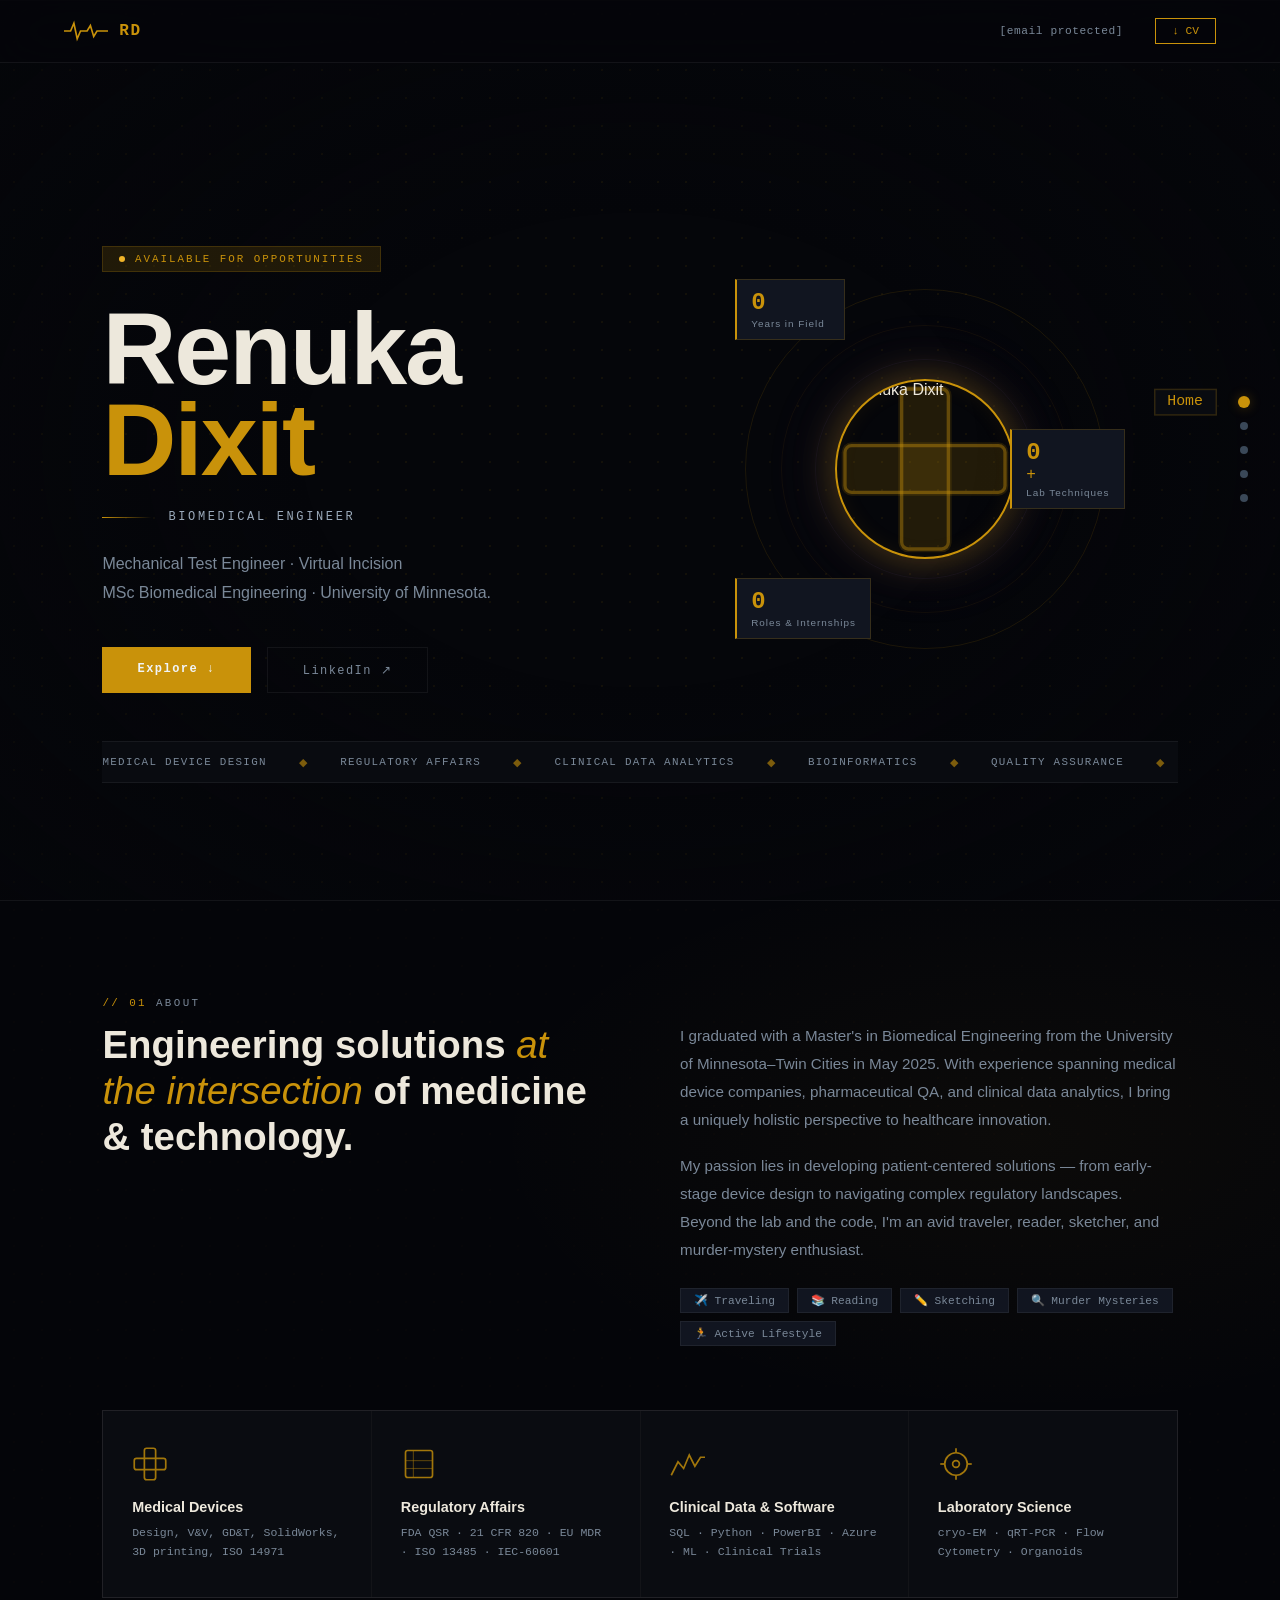
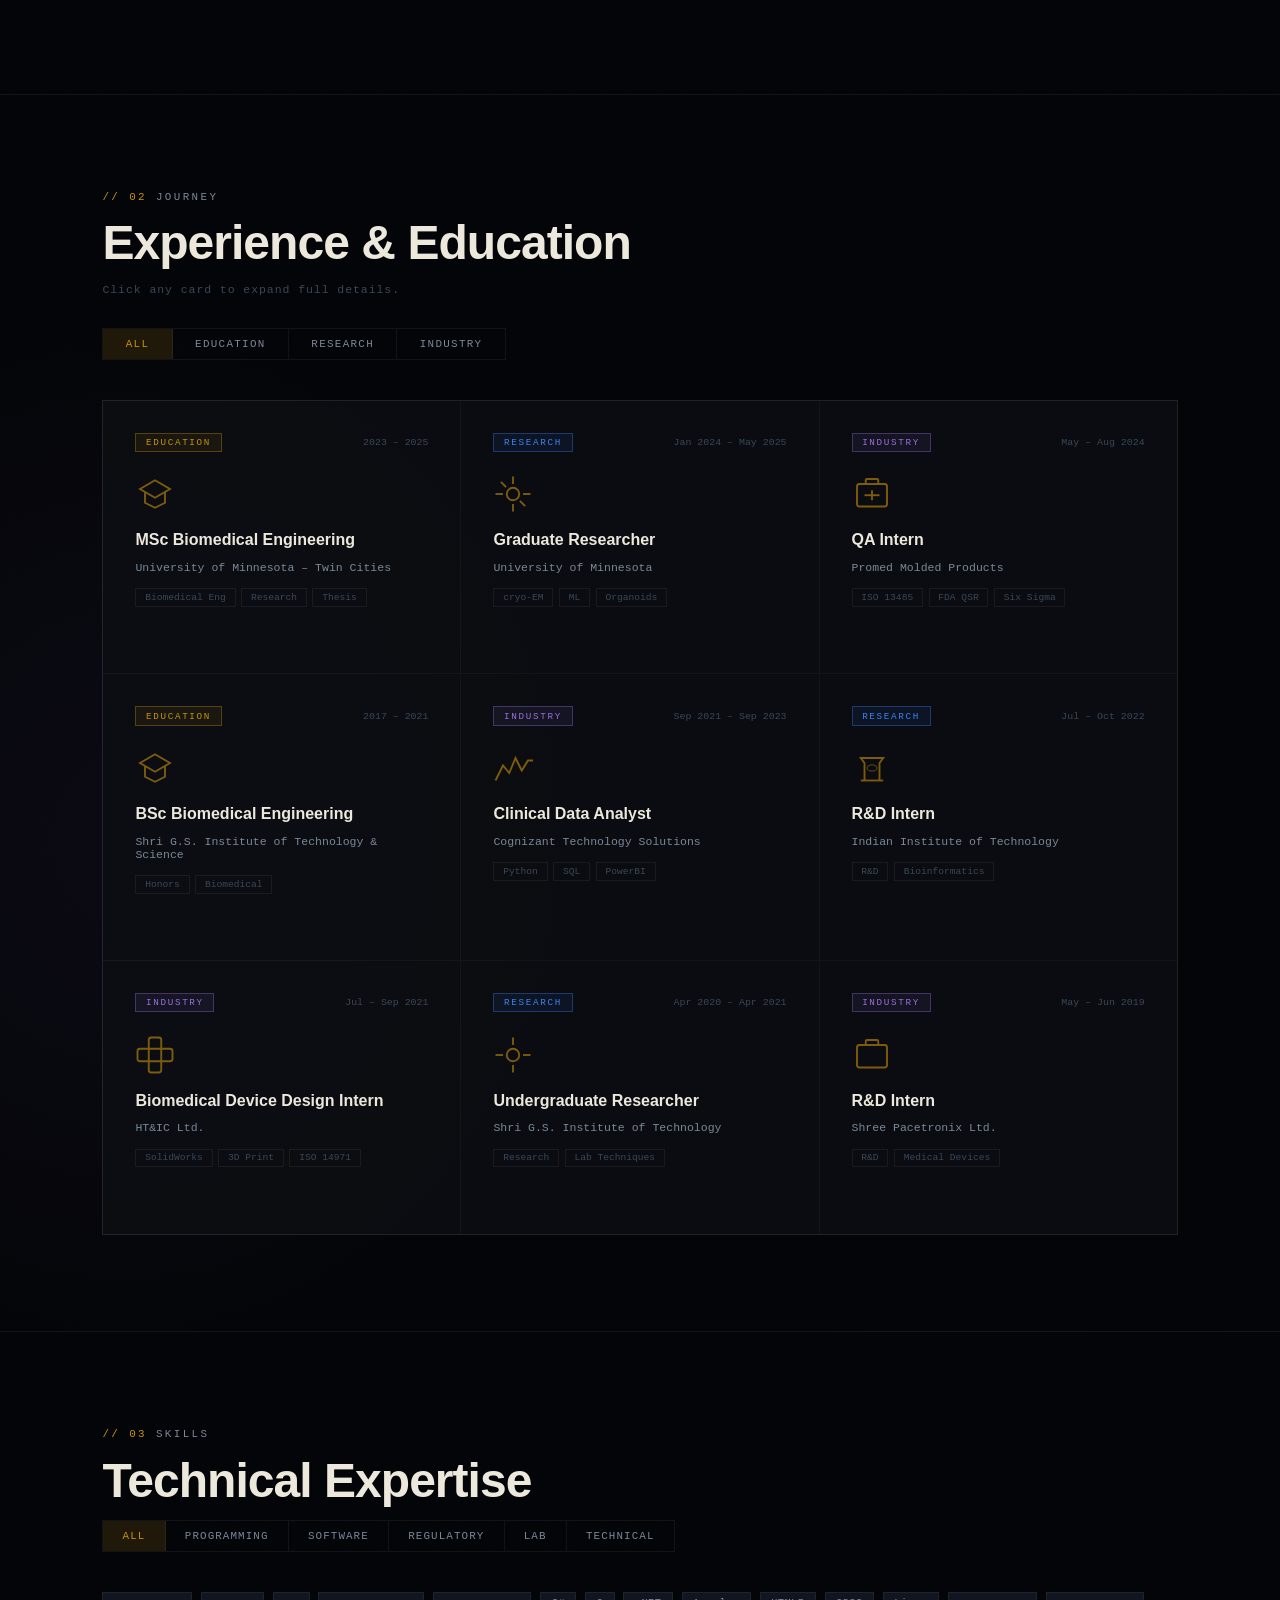
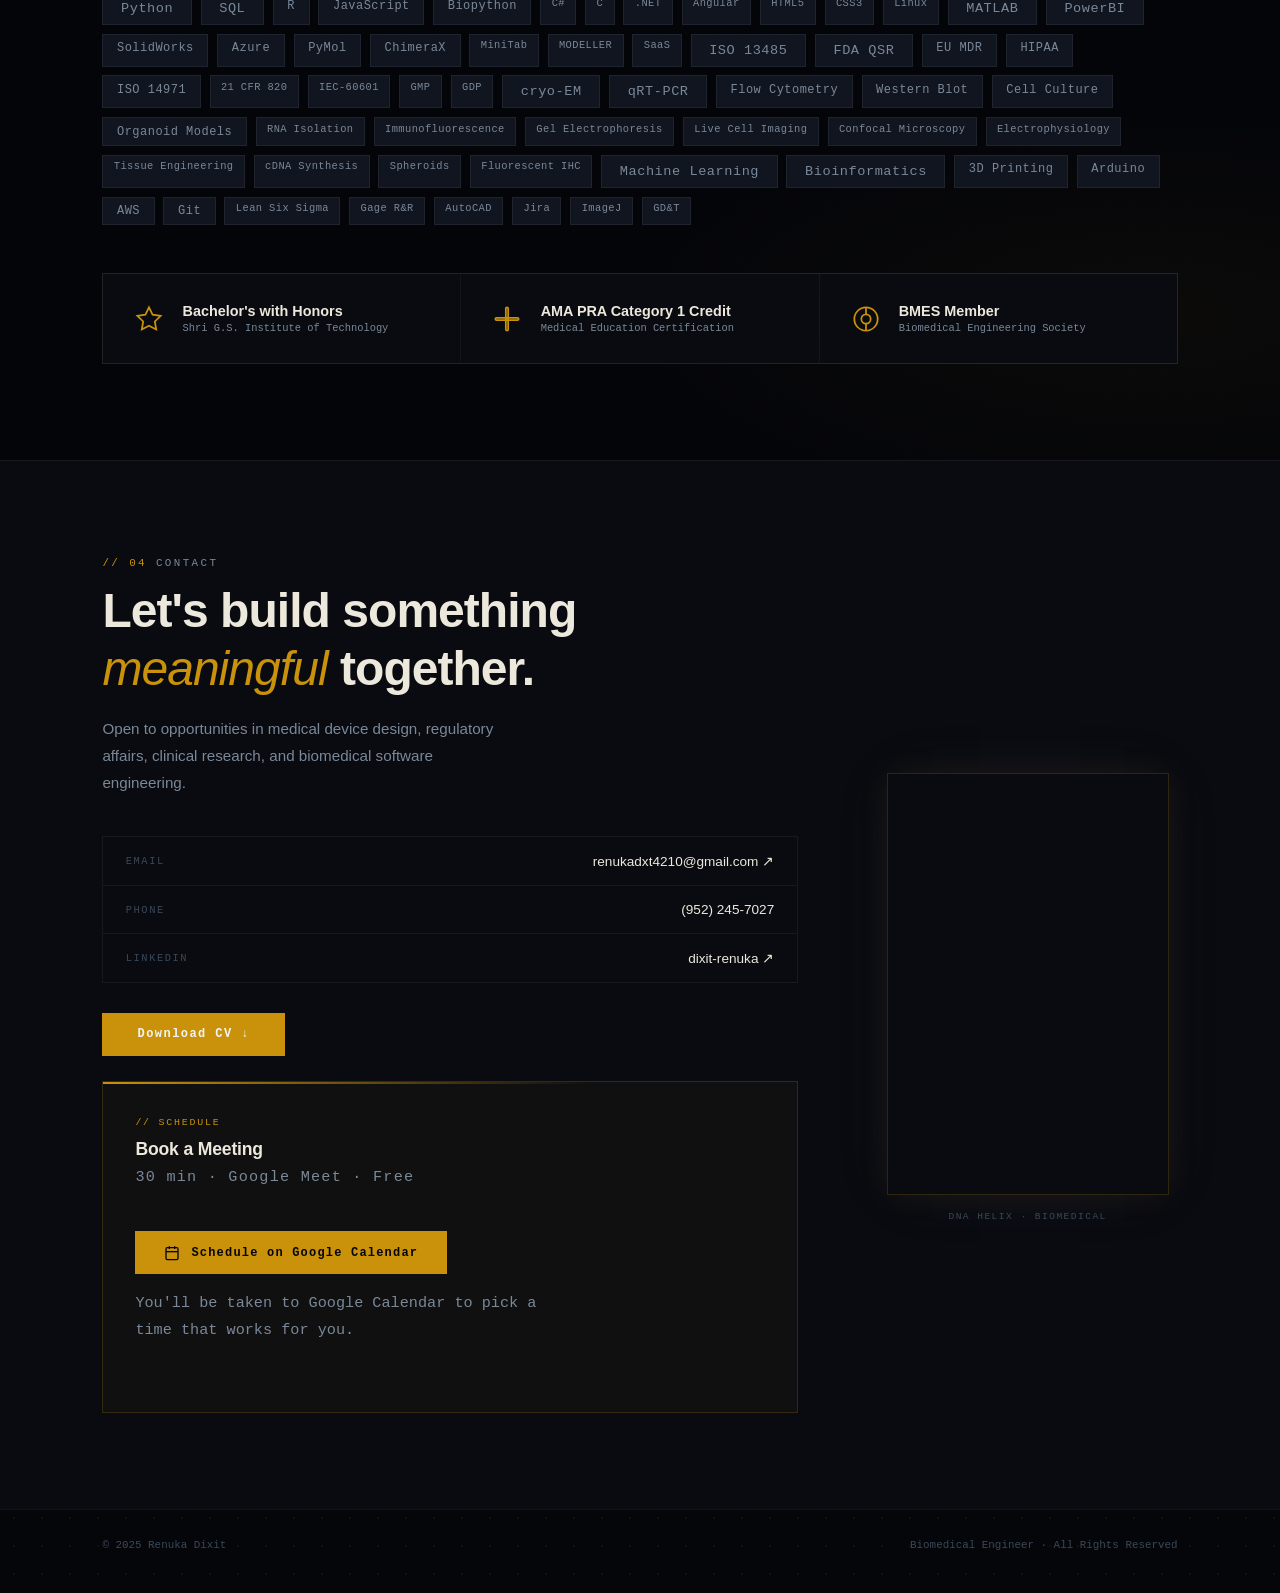
==== commit cb64f9be: "Add files via upload" ====
--- a/index.html
+++ b/index.html
@@ -15,21 +15,16 @@
   <canvas id="bg-canvas"></canvas>
   <div class="bg-vignette"></div>
 
-  <!-- ECG LINE OVERLAY -->
-  <div class="ecg-overlay">
-    <canvas id="ecg-canvas"></canvas>
-  </div>
-
   <!-- NAV -->
   <nav id="navbar">
     <div class="nav-logo">
       <svg class="logo-pulse" viewBox="0 0 40 20" fill="none">
         <polyline points="0,10 6,10 9,3 12,17 15,10 21,10 24,5 27,15 30,10 40,10" stroke="currentColor" stroke-width="1.5" fill="none"/>
       </svg>
-      <span>Renuka Dixit</span>
+      <span>RD</span>
     </div>
     <div class="nav-right">
-      <a href="mailto:renukadxt4210@gmail.com" class="nav-email">renukadxt4210@gmail.com</a>
+      <a href="/cdn-cgi/l/email-protection#0173646f746a606579753533303141666c60686d2f626e6c" class="nav-email"><span class="__cf_email__" data-cfemail="0173646f746a606579753533303141666c60686d2f626e6c">[email&#160;protected]</span></a>
       <a href="https://afcafab4-3cb6-44fb-ba33-879c0ff43639.filesusr.com/ugd/ff58a3_3bb0b02b605a4428b6db212402240c0c.pdf" target="_blank" class="nav-cv">↓ CV</a>
     </div>
   </nav>
@@ -58,12 +53,10 @@
         <div class="hero-title-wrap">
           <span class="hero-title-line"></span>
           <span class="hero-title-text">Biomedical Engineer</span>
-           <span class="hero-title-line"></span>
         </div>
         <p class="hero-desc">
-          Mechanical Test Engineer · Virtual Incision
-          MSc Biomedical Engineering · University of Minnesota.<br/>
-         
+          Mechanical Test Engineer · Virtual Incision<br/>
+          MSc Biomedical Engineering · University of Minnesota.
         </p>
         <div class="hero-cta">
           <a href="#about" class="btn-main">Explore ↓</a>
@@ -77,7 +70,6 @@
             <div class="ring r1"></div>
             <div class="ring r2"></div>
             <div class="ring r3"></div>
-            <div class="ring r4"></div>
           </div>
           <!-- Medical device cross icon -->
           <svg class="med-cross" viewBox="0 0 60 60" fill="none">
@@ -90,20 +82,16 @@
             <img src="https://static.wixstatic.com/media/ff58a3_fb16194dbb7b481696a39792f7d7e9da~mv2.jpg/v1/crop/x_0,y_0,w_5184,h_5173/fill/w_400,h_400,al_c,q_80/ff58a3_fb16194dbb7b481696a39792f7d7e9da~mv2.jpg" alt="Renuka Dixit" />
           </div>
           <div class="stat-card sc1">
-            <span class="sc-num" data-count="8+">0</span>
+            <span class="sc-num" data-count="7">0</span>
             <span class="sc-label">Years in Field</span>
           </div>
           <div class="stat-card sc2">
-            <span class="sc-num" data-count="10"></span>
-            <span class="sc-label">Roles</span>
+            <span class="sc-num" data-count="9">0</span>
+            <span class="sc-label">Roles &amp; Internships</span>
           </div>
           <div class="stat-card sc3">
-            <span class="sc-num" data-count="40+">0</span><span class="sc-plus">+</span>
-            <span class="sc-label">Skills</span>
-          </div>
-           <div class="stat-card sc4">
-            <span class="sc-num" data-count="9"></span>
-            <span class="sc-label">Industry Projects</span>
+            <span class="sc-num" data-count="30">0</span><span class="sc-plus">+</span>
+            <span class="sc-label">Lab Techniques</span>
           </div>
         </div>
       </div>
@@ -115,10 +103,7 @@
         <span>Medical Device Design</span><span class="sep">◆</span>
         <span>Regulatory Affairs</span><span class="sep">◆</span>
         <span>Clinical Data Analytics</span><span class="sep">◆</span>
-        <span>Rapid Prototyping</span><span class="sep">◆</span>
-        <span>Quality Assurance</span><span class="sep">◆</span>
-        <span>V&V</span><span class="sep">◆</span>
-        <span>Product Life Cycle Management</span><span class="sep">◆</span>
+        <span>Bioinformatics</span><span class="sep">◆</span>
         <span>Quality Assurance</span><span class="sep">◆</span>
         <span>ISO 13485</span><span class="sep">◆</span>
         <span>FDA QSR</span><span class="sep">◆</span>
@@ -127,7 +112,7 @@
         <span>Medical Device Design</span><span class="sep">◆</span>
         <span>Regulatory Affairs</span><span class="sep">◆</span>
         <span>Clinical Data Analytics</span><span class="sep">◆</span>
-        <span>Rapid Prototying</span><span class="sep">◆</span>
+        <span>Bioinformatics</span><span class="sep">◆</span>
         <span>Quality Assurance</span><span class="sep">◆</span>
         <span>ISO 13485</span><span class="sep">◆</span>
         <span>FDA QSR</span><span class="sep">◆</span>
@@ -140,16 +125,22 @@
   <!-- ═══ ABOUT ═══ -->
   <section id="about">
     <div class="section-header">
-      <div class="sh-label"><span class="mono"></span> MY Story</div>
+      <div class="sh-label"><span class="mono">// 01</span> About</div>
     </div>
     <div class="about-layout">
       <div class="about-headline">
-        <h2>Engineering solutions <em>at the intersection</em> of healthcare &amp; technology.</h2>
+        <h2>Engineering solutions <em>at the intersection</em> of medicine &amp; technology.</h2>
       </div>
       <div class="about-body">
-        <p>I graduated with a Master's in Biomedical Engineering from the University of Minnesota–Twin Cities. With experience spanning medical device, pharmaceutical QA, and clinical data analytics, I bring a uniquely holistic perspective to healthcare innovation.</p>
-        <p>My passion lies in developing patient-centeric solutions, from early-stage device design to navigating complex regulatory landscapes. Beyond the lab and the code, I'm love traveling, getting lost into a good book & getting into a gripping murder mystery!</p>
-        
+        <p>I graduated with a Master's in Biomedical Engineering from the University of Minnesota–Twin Cities in May 2025. With experience spanning medical device companies, pharmaceutical QA, and clinical data analytics, I bring a uniquely holistic perspective to healthcare innovation.</p>
+        <p>My passion lies in developing patient-centered solutions — from early-stage device design to navigating complex regulatory landscapes. Beyond the lab and the code, I'm an avid traveler, reader, sketcher, and murder-mystery enthusiast.</p>
+        <div class="about-chips">
+          <span>✈️ Traveling</span>
+          <span>📚 Reading</span>
+          <span>✏️ Sketching</span>
+          <span>🔍 Murder Mysteries</span>
+          <span>🏃 Active Lifestyle</span>
+        </div>
       </div>
     </div>
 
@@ -158,22 +149,22 @@
       <div class="domain-card">
         <div class="dc-icon-wrap"><svg viewBox="0 0 32 32" fill="none"><rect x="11" y="2" width="10" height="28" rx="2" stroke="currentColor" stroke-width="1.5"/><rect x="2" y="11" width="28" height="10" rx="2" stroke="currentColor" stroke-width="1.5"/></svg></div>
         <h3>Medical Devices</h3>
-        <p>Medical Device Design · V&amp;V · GD&amp;T · SolidWorks · 3D printing · Rapid Prototyping · Gage R&R</p>
+        <p>Design, V&amp;V, GD&amp;T, SolidWorks, 3D printing, ISO 14971</p>
       </div>
       <div class="domain-card">
         <div class="dc-icon-wrap"><svg viewBox="0 0 32 32" fill="none"><rect x="4" y="4" width="24" height="24" rx="2" stroke="currentColor" stroke-width="1.5"/><polyline points="4,13 28,13" stroke="currentColor" stroke-width="1" opacity="0.5"/><polyline points="4,20 28,20" stroke="currentColor" stroke-width="1" opacity="0.5"/><polyline points="11,4 11,28" stroke="currentColor" stroke-width="1" opacity="0.5"/></svg></div>
         <h3>Regulatory Affairs</h3>
-        <p>FDA QSR · 21 CFR 820 · EU MDR · ISO 13485 · IEC-60601 · ISO 14971</p>
+        <p>FDA QSR · 21 CFR 820 · EU MDR · ISO 13485 · IEC-60601</p>
       </div>
       <div class="domain-card">
         <div class="dc-icon-wrap"><svg viewBox="0 0 32 32" fill="none"><polyline points="2,26 8,14 13,20 18,8 23,18 28,10 32,10" stroke="currentColor" stroke-width="1.5" fill="none"/></svg></div>
         <h3>Clinical Data &amp; Software</h3>
-        <p>SQL · Python · PowerBI · Azure · ML · Clinical Trials · C++</p>
-      </div> 
+        <p>SQL · Python · PowerBI · Azure · ML · Clinical Trials</p>
+      </div>
       <div class="domain-card">
         <div class="dc-icon-wrap"><svg viewBox="0 0 32 32" fill="none"><circle cx="16" cy="16" r="10" stroke="currentColor" stroke-width="1.5"/><circle cx="16" cy="16" r="3" stroke="currentColor" stroke-width="1.5"/><line x1="16" y1="2" x2="16" y2="6" stroke="currentColor" stroke-width="1.5"/><line x1="16" y1="26" x2="16" y2="30" stroke="currentColor" stroke-width="1.5"/><line x1="2" y1="16" x2="6" y2="16" stroke="currentColor" stroke-width="1.5"/><line x1="26" y1="16" x2="30" y2="16" stroke="currentColor" stroke-width="1.5"/></svg></div>
         <h3>Laboratory Science</h3>
-        <p>cryo-EM · qRT-PCR · Flow Cytometry · Organoids · DNA-RNA sythesis</p>
+        <p>cryo-EM · qRT-PCR · Flow Cytometry · Organoids</p>
       </div>
     </div>
   </section>
@@ -181,48 +172,33 @@
   <!-- ═══ JOURNEY (merged education + experience + projects with expandable cards) ═══ -->
   <section id="journey">
     <div class="section-header">
-      <div class="sh-label"><span class="mono"></span> Journey</div>
+      <div class="sh-label"><span class="mono">// 02</span> Journey</div>
     </div>
     <h2 class="section-title">Experience &amp; Education</h2>
     <p class="section-sub">Click any card to expand full details.</p>
 
     <!-- FILTER -->
     <div class="tl-toggle">
-      
-      <button class="tl-btn" data-tab="education">Education
-      <button class="tl-btn" data-tab="industry">Industry</button></button>
+      <button class="tl-btn active" data-tab="all">All</button>
+      <button class="tl-btn" data-tab="education">Education</button>
       <button class="tl-btn" data-tab="research">Research</button>
-      <button class="tl-btn active" data-tab="all">All</button>
+      <button class="tl-btn" data-tab="industry">Industry</button>
     </div>
 
     <div class="cards-grid" id="journey-cards">
 
-   <div class="exp-card" data-type="industry" data-id="card-vi">
-        <div class="ec-header">
-          <div class="ec-type industry">Industry</div>
-          <div class="ec-year">Oct 2025 – Present</div>
-        </div>
-        <div class="ec-icon-ring">
-          <svg viewBox="0 0 32 32" fill="none"><rect x="4" y="8" width="24" height="18" rx="2" stroke="currentColor" stroke-width="1.5"/><path d="M11 8 V5 a1 1 0 0 1 1-1 h8 a1 1 0 0 1 1 1 v3" stroke="currentColor" stroke-width="1.5"/><line x1="10" y1="17" x2="22" y2="17" stroke="currentColor" stroke-width="1.5"/><line x1="16" y1="13" x2="16" y2="21" stroke="currentColor" stroke-width="1.5"/></svg>
-        </div>
-        <h3>Mechanical Test Engineer</h3>
-        <p class="ec-org">Virtual Incision</p>
-        <div class="ec-tags"><span>Robotics</span><span>V&V</span><span>Prototyping</span></div>
-        <div class="ec-expand-hint">Click to expand <span>↗</span></div>
-      </div>
-      
       <!-- CARD 1 -->
       <div class="exp-card" data-type="education" data-id="card-uminn-ms">
         <div class="ec-header">
           <div class="ec-type edu">Education</div>
-          <div class="ec-year">Sep 2023 – May 2025</div>
+          <div class="ec-year">2023 – 2025</div>
         </div>
         <div class="ec-icon-ring">
           <svg viewBox="0 0 32 32" fill="none"><path d="M4 12 L16 5 L28 12 L16 19 Z" stroke="currentColor" stroke-width="1.5"/><polyline points="8,14.5 8,23 16,27 24,23 24,14.5" stroke="currentColor" stroke-width="1.5" fill="none"/></svg>
         </div>
         <h3>MSc Biomedical Engineering</h3>
         <p class="ec-org">University of Minnesota – Twin Cities</p>
-        <div class="ec-tags"><span>Cancer Research</span><span>Bioinformatics</span><span>Biomedical Signal Processing</span></div>
+        <div class="ec-tags"><span>Biomedical Eng</span><span>Research</span><span>Thesis</span></div>
         <div class="ec-expand-hint">Click to expand <span>↗</span></div>
       </div>
 
@@ -260,7 +236,7 @@
       <div class="exp-card" data-type="education" data-id="card-bsc">
         <div class="ec-header">
           <div class="ec-type edu">Education</div>
-          <div class="ec-year">Jul 2017 – Jul 2021</div>
+          <div class="ec-year">2017 – 2021</div>
         </div>
         <div class="ec-icon-ring">
           <svg viewBox="0 0 32 32" fill="none"><path d="M4 12 L16 5 L28 12 L16 19 Z" stroke="currentColor" stroke-width="1.5"/><polyline points="8,14.5 8,23 16,27 24,23 24,14.5" stroke="currentColor" stroke-width="1.5" fill="none"/></svg>
@@ -352,18 +328,17 @@
   <!-- ═══ SKILLS ═══ -->
   <section id="skills">
     <div class="section-header">
-      <div class="sh-label"><span class="mono"></span> Skills</div>
+      <div class="sh-label"><span class="mono">// 03</span> Skills</div>
     </div>
     <h2 class="section-title">Technical Expertise</h2>
 
     <div class="skill-filter">
       <button class="sf-btn active" data-cat="all">All</button>
-      
+      <button class="sf-btn" data-cat="programming">Programming</button>
       <button class="sf-btn" data-cat="software">Software</button>
       <button class="sf-btn" data-cat="regulatory">Regulatory</button>
       <button class="sf-btn" data-cat="lab">Lab</button>
       <button class="sf-btn" data-cat="technical">Technical</button>
-      <button class="sf-btn" data-cat="programming">Programming</button>
     </div>
 
     <div class="skills-cloud" id="skills-cloud">
@@ -455,15 +430,16 @@
   <!-- ═══ CONTACT ═══ -->
   <section id="contact">
     <div class="section-header">
-      <div class="sh-label"><span class="mono"></span> Contact</div>
+      <div class="sh-label"><span class="mono">// 04</span> Contact</div>
     </div>
     <div class="contact-layout">
       <div class="contact-left">
         <h2>Let's build something <em>meaningful</em> together.</h2>
-        <!--<p>Open to opportunities in medical device design, regulatory affairs, clinical research, and biomedical software engineering.</p> -->
-        <a href="mailto:renukadxt4210@gmail.com" class="contact-link">
-        <span class="cl-type">Email</span>
-        <span class="cl-val">renukadxt4210@gmail.com ↗</span>
+        <p>Open to opportunities in medical device design, regulatory affairs, clinical research, and biomedical software engineering.</p>
+        <div class="contact-links">
+          <a href="mailto:renukadxt4210@gmail.com" class="contact-link">
+            <span class="cl-type">Email</span>
+            <span class="cl-val">renukadxt4210@gmail.com ↗</span>
           </a>
           <a href="tel:9522457027" class="contact-link">
             <span class="cl-type">Phone</span>
@@ -475,11 +451,29 @@
           </a>
         </div>
         <a href="https://afcafab4-3cb6-44fb-ba33-879c0ff43639.filesusr.com/ugd/ff58a3_3bb0b02b605a4428b6db212402240c0c.pdf" target="_blank" class="btn-main">Download CV ↓</a>
+
+        <!-- SCHEDULE MEETING -->
+        <div class="schedule-block">
+          <div class="schedule-label">
+            <span class="mono" style="color:var(--red);font-size:0.62rem;letter-spacing:0.18em;">// SCHEDULE</span>
+          </div>
+          <h3 class="schedule-title">Book a Meeting</h3>
+          <p class="schedule-sub">30 min · Google Meet · Free</p>
+          <a
+            href="https://calendar.google.com/calendar/appointments/schedules/AcZssZ3k-create-your-schedule-link-here"
+            target="_blank"
+            class="schedule-btn"
+          >
+            <svg width="16" height="16" viewBox="0 0 24 24" fill="none" stroke="currentColor" stroke-width="2"><rect x="3" y="4" width="18" height="18" rx="2"/><line x1="16" y1="2" x2="16" y2="6"/><line x1="8" y1="2" x2="8" y2="6"/><line x1="3" y1="10" x2="21" y2="10"/></svg>
+            Schedule on Google Calendar
+          </a>
+          <p class="schedule-note">You'll be taken to Google Calendar to pick a time that works for you.</p>
+        </div>
       </div>
       <div class="contact-right">
         <div class="helix-wrap">
           <canvas id="helix-canvas" width="280" height="420"></canvas>
-          <div class="helix-label"></div>
+          <div class="helix-label">DNA Helix · Biomedical</div>
         </div>
       </div>
     </div>
@@ -502,15 +496,61 @@
 
   <!-- ═══ CARD DATA TEMPLATES ═══ -->
 
-<!--card 1 -->
-  
-  <template id="card-vi">
+  <template id="card-uminn-ms">
+    <div class="ep-badge edu">Education</div>
+    <div class="ep-meta"><span>🗓 2023 – 2025</span><span>📍 University of Minnesota, Twin Cities, MN</span></div>
+    <h2>Master of Science<br><em>Biomedical Engineering</em></h2>
+    <div class="ep-divider"></div>
+    <div class="ep-section"><h5>Overview</h5>
+      <p>Completed a rigorous two-year MSc program at one of the top biomedical engineering programs in the United States, focusing on the integration of engineering principles with life sciences to solve complex healthcare challenges.</p>
+    </div>
+    <div class="ep-section"><h5>Key Focus Areas</h5>
+      <ul>
+        <li>Advanced laboratory research including organoid models, cryo-EM, and electrophysiological recording techniques</li>
+        <li>Bioinformatics and computational biology pipeline development using Python and MATLAB</li>
+        <li>Medical device design, prototyping, and verification &amp; validation (V&V)</li>
+        <li>Regulatory science coursework covering FDA QSR, ISO 13485, and EU MDR frameworks</li>
+        <li>Machine learning applications in biomedical image analysis and data classification</li>
+      </ul>
+    </div>
+    <div class="ep-section"><h5>Skills Developed</h5>
+      <div class="ep-tags"><span>Bioinformatics</span><span>MATLAB</span><span>Python</span><span>cryo-EM</span><span>Organoids</span><span>Machine Learning</span><span>ISO 13485</span><span>FDA QSR</span></div>
+    </div>
+  </template>
+
+  <template id="card-grad-research">
+    <div class="ep-badge research">Research</div>
+    <div class="ep-meta"><span>🗓 Jan 2024 – May 2025</span><span>📍 University of Minnesota</span></div>
+    <h2>Graduate Researcher</h2>
+    <div class="ep-divider"></div>
+    <div class="ep-section"><h5>Overview</h5>
+      <p>Conducted multidisciplinary research at the intersection of computational biology and experimental science. Contributed to advancing biomedical understanding through integration of cutting-edge wet lab techniques with data-driven analysis pipelines.</p>
+    </div>
+    <div class="ep-section"><h5>Key Responsibilities</h5>
+      <ul>
+        <li>Designed and executed experiments using organoid models and spheroid culture systems to study disease mechanisms</li>
+        <li>Applied cryo-electron microscopy (cryo-EM) to characterize protein structures and cellular architectures</li>
+        <li>Conducted electrophysiological recordings to analyze cellular electrical activity and signaling pathways</li>
+        <li>Developed machine learning pipelines in Python for large-scale biological dataset analysis</li>
+        <li>Utilized bioinformatics tools (Biopython, MODELLER, PyMol, ChimeraX) for structural and sequence analysis</li>
+        <li>Performed live cell imaging, confocal microscopy, flow cytometry, and immunocytochemistry</li>
+      </ul>
+    </div>
+    <div class="ep-section"><h5>Techniques &amp; Tools</h5>
+      <div class="ep-tags"><span>cryo-EM</span><span>Organoid Models</span><span>Spheroids</span><span>Electrophysiology</span><span>Machine Learning</span><span>Flow Cytometry</span><span>Confocal Microscopy</span><span>Python</span><span>MATLAB</span><span>Biopython</span><span>ChimeraX</span></div>
+    </div>
+    <div class="ep-section"><h5>Impact</h5>
+      <p>Generated publishable research data and expanded the department's capabilities in multi-modal biomedical analysis across two major projects.</p>
+    </div>
+  </template>
+
+  <template id="card-promed">
     <div class="ep-badge industry">Industry</div>
-    <div class="ep-meta"><span>🗓 Oct 2025 – Present</span><span>📍 Virtual Incision</span></div>
-    <h2>Mechanical Test Engineer</h2>
-    <div class="ep-divider"></div>
-    <div class="ep-section"><h5>Overview</h5>
-      <p>Working in R&D department as a V&V engineer of a miniature surgical robotics company to design, develop & validate electomechanical components of robots, manage protocols & improve the overall effectiveness of the protocols.</p>
+    <div class="ep-meta"><span>🗓 May 2024 – Aug 2024</span><span>📍 Promed Molded Products</span></div>
+    <h2>Quality Assurance Intern</h2>
+    <div class="ep-divider"></div>
+    <div class="ep-section"><h5>Overview</h5>
+      <p>Worked within the QA department of a medical device manufacturer to evaluate, improve, and document manufacturing processes in alignment with FDA and international regulatory standards. Gained hands-on experience with the full quality management lifecycle.</p>
     </div>
     <div class="ep-section"><h5>Key Responsibilities</h5>
       <ul>
@@ -531,82 +571,6 @@
     </div>
   </template>
 
-  
-  <template id="card-uminn-ms">
-    <div class="ep-badge edu">Education</div>
-    <div class="ep-meta"><span>🗓 2023 – 2025</span><span>📍 University of Minnesota, Twin Cities, MN</span></div>
-    <h2>Master of Science<br><em>Biomedical Engineering</em></h2>
-    <div class="ep-divider"></div>
-    <div class="ep-section"><h5>Overview</h5>
-      <p>Completed a two-year MSc program at one of the top biomedical engineering programs in the United States, focusing on the integration of engineering principles with life sciences to solve complex healthcare challenges.</p>
-    </div>
-    <div class="ep-section"><h5>Key Focus Areas</h5>
-      <ul>
-        <li>Advanced laboratory research including organoid models, cryo-EM, and electrophysiological recording techniques</li>
-        <li>Bioinformatics and computational biology pipeline development using Python and MATLAB</li>
-        <li>Medical device design, prototyping, and verification &amp; validation (V&V)</li>
-        <li>Regulatory science coursework covering FDA QSR, ISO 13485, and EU MDR frameworks</li>
-        <li>Machine learning applications in biomedical image analysis and data classification</li>
-      </ul>
-    </div>
-    <div class="ep-section"><h5>Skills Developed</h5>
-      <div class="ep-tags"><span>Bioinformatics</span><span>MATLAB</span><span>Python</span><span>cryo-EM</span><span>Organoids</span><span>Machine Learning</span><span>ISO 13485</span><span>FDA QSR</span></div>
-    </div>
-  </template>
-
-  <template id="card-grad-research">
-    <div class="ep-badge research">Research</div>
-    <div class="ep-meta"><span>🗓 Jan 2024 – May 2025</span><span>📍 University of Minnesota</span></div>
-    <h2>Graduate Researcher</h2>
-    <div class="ep-divider"></div>
-    <div class="ep-section"><h5>Overview</h5>
-      <p>Conducted multidisciplinary research at the intersection of computational biology and experimental science. Contributed to advancing biomedical understanding through integration of cutting-edge wet lab techniques with data-driven analysis pipelines.</p>
-    </div>
-    <div class="ep-section"><h5>Key Responsibilities</h5>
-      <ul>
-        <li>Designed and executed experiments using organoid models and spheroid culture systems to study disease mechanisms</li>
-        <li>Applied cryo-electron microscopy (cryo-EM) to characterize protein structures and cellular architectures</li>
-        <li>Conducted electrophysiological recordings to analyze cellular electrical activity and signaling pathways</li>
-        <li>Developed machine learning pipelines in Python for large-scale biological dataset analysis</li>
-        <li>Utilized bioinformatics tools (Biopython, MODELLER, PyMol, ChimeraX) for structural and sequence analysis</li>
-        <li>Performed live cell imaging, confocal microscopy, flow cytometry, and immunocytochemistry</li>
-      </ul>
-    </div>
-    <div class="ep-section"><h5>Techniques &amp; Tools</h5>
-      <div class="ep-tags"><span>cryo-EM</span><span>Organoid Models</span><span>Spheroids</span><span>Electrophysiology</span><span>Machine Learning</span><span>Flow Cytometry</span><span>Confocal Microscopy</span><span>Python</span><span>MATLAB</span><span>Biopython</span><span>ChimeraX</span></div>
-    </div>
-    <div class="ep-section"><h5>Impact</h5>
-      <p>Generated publishable research data and expanded the department's capabilities in multi-modal biomedical analysis across two major projects.</p>
-    </div>
-  </template>
-
-  <template id="card-promed">
-    <div class="ep-badge industry">Industry</div>
-    <div class="ep-meta"><span>🗓 May 2024 – Aug 2024</span><span>📍 Promed Molded Products</span></div>
-    <h2>Quality Assurance Intern</h2>
-    <div class="ep-divider"></div>
-    <div class="ep-section"><h5>Overview</h5>
-      <p>Worked within the QA department of a medical device manufacturer to evaluate, improve, and document manufacturing processes in alignment with FDA and international regulatory standards. Gained hands-on experience with the full quality management lifecycle.</p>
-    </div>
-    <div class="ep-section"><h5>Key Responsibilities</h5>
-      <ul>
-        <li>Conducted Gage R&R studies to validate measurement system accuracy and reliability</li>
-        <li>Applied Lean Six Sigma methodology to identify and eliminate process inefficiencies on the production floor</li>
-        <li>Managed quality documentation within the QCBD quality management system</li>
-        <li>Performed inspections using MicroVu and Keyence measurement systems with GD&T principles</li>
-        <li>Ensured manufacturing compliance with FDA QSR (21 CFR 820) and ISO 13485 standards</li>
-        <li>Participated in CAPA processes, deviation investigations, and non-conformance reporting</li>
-        <li>Supported V&V activities for new product introductions into the manufacturing line</li>
-      </ul>
-    </div>
-    <div class="ep-section"><h5>Standards &amp; Tools</h5>
-      <div class="ep-tags"><span>ISO 13485</span><span>FDA QSR</span><span>21 CFR 820</span><span>Lean Six Sigma</span><span>Gage R&R</span><span>QCBD</span><span>GD&T</span><span>MicroVu</span><span>Keyence</span><span>V&V</span></div>
-    </div>
-    <div class="ep-section"><h5>Impact</h5>
-      <p>Contributed measurable improvements to QC workflows, reducing measurement variability and strengthening the organization's regulatory compliance posture ahead of upcoming audits.</p>
-    </div>
-  </template>
-
   <template id="card-bsc">
     <div class="ep-badge edu">Education</div>
     <div class="ep-meta"><span>🗓 2017 – 2021</span><span>📍 Indore, India</span></div>
@@ -741,13 +705,4 @@
         <li>Observed and supported testing of medical device prototypes under engineer supervision</li>
         <li>Prepared documentation and technical notes for ongoing R&D projects</li>
         <li>Gained exposure to medical device manufacturing processes and quality standards</li>
-      </ul>
-    </div>
-    <div class="ep-section"><h5>Skills Developed</h5>
-      <div class="ep-tags"><span>R&amp;D</span><span>Medical Devices</span><span>Cardiac Devices</span><span>Documentation</span></div>
-    </div>
-  </template>
-
-  <script src="script.js"></script>
-</body>
-</html>
+     
--- a/style.css
+++ b/style.css
@@ -0,0 +1,703 @@
+/* ══════════════════════════════════════════════
+   RENUKA DIXIT — BIOMEDICAL PORTFOLIO v3
+   Hybrid Theme: PCB Hardware + Bioluminescence
+   Color: Titanium Gold + Bio Violet on Black
+══════════════════════════════════════════════ */
+
+:root {
+  --bg:       #05060a;
+  --bg2:      #090b10;
+  --bg3:      #0d1018;
+  --surface:  #111520;
+  --surface2: #191e2e;
+
+  /* TITANIUM GOLD — main accent (kept as --red for minimal change cascade) */
+  --red:      #c9920a;
+  --red2:     #f0b429;
+  --red-dim:  rgba(201, 146, 10, 0.14);
+  --red-glow: rgba(201, 146, 10, 0.32);
+
+  /* BIO VIOLET — secondary from bioluminescence */
+  --bio:      #9b6fe0;
+  --bio-dim:  rgba(155, 111, 224, 0.12);
+
+  --steel:    #9baabb;
+  --steel2:   #b8ccd8;
+  --white:    #f0f4f8;
+
+  --border:   rgba(201, 146, 10, 0.2);
+  --border2:  rgba(255,255,255,0.06);
+  --border3:  rgba(255,255,255,0.03);
+
+  /* warm white text — suits gold better than cool white */
+  --text:     #ede8dc;
+  --text2:    #7a8898;
+  --text3:    #3a4858;
+
+  --font-display: 'Syne', sans-serif;
+  --font-mono:    'Space Mono', monospace;
+
+  /* category colors */
+  --c-edu:       #c9920a;
+  --c-research:  #3b82f6;
+  --c-industry:  #9b6fe0;
+}
+
+*, *::before, *::after { box-sizing: border-box; margin: 0; padding: 0; }
+html { scroll-behavior: smooth; font-size: 16px; }
+body {
+  font-family: var(--font-display);
+  background: var(--bg);
+  color: var(--text);
+  overflow-x: hidden;
+  /* PCB dot grid */
+  background-image: radial-gradient(rgba(201,146,10,0.07) 1px, transparent 1px);
+  background-size: 28px 28px;
+}
+a { text-decoration: none; color: inherit; }
+img { max-width: 100%; display: block; }
+::-webkit-scrollbar { width: 3px; }
+::-webkit-scrollbar-track { background: var(--bg); }
+::-webkit-scrollbar-thumb { background: var(--red); }
+
+/* ══ BG CANVAS — bioluminescent neural network ══ */
+#bg-canvas {
+  position: fixed; inset: 0; z-index: 0;
+  pointer-events: none; opacity: 0.72;
+}
+
+/* vignette — darkens edges so network fades into the page naturally */
+#bg-canvas::after {
+  content: ''; position: fixed; inset: 0;
+  background: radial-gradient(ellipse 80% 80% at 50% 50%, transparent 40%, rgba(5,6,10,0.85) 100%);
+  pointer-events: none; z-index: 0;
+}
+
+/* separate vignette div since canvas can't use ::after */
+.bg-vignette {
+  position: fixed; inset: 0; z-index: 0; pointer-events: none;
+  background: radial-gradient(ellipse 75% 75% at 50% 50%, transparent 35%, rgba(5,6,10,0.8) 100%);
+}
+
+/* ══ NAVBAR ══ */
+#navbar {
+  position: fixed; top: 0; left: 0; right: 0; z-index: 100;
+  display: flex; align-items: center; justify-content: space-between;
+  padding: 1.1rem 5vw;
+  background: rgba(5,6,10,0.82);
+  backdrop-filter: blur(22px);
+  border-bottom: 1px solid var(--border2);
+  transition: border-color 0.3s;
+}
+#navbar.scrolled { border-bottom-color: rgba(201,146,10,0.28); }
+.nav-logo {
+  display: flex; align-items: center; gap: 0.7rem;
+  font-family: var(--font-mono); font-size: 1rem;
+  font-weight: 700; color: var(--red);
+  letter-spacing: 0.1em;
+}
+.logo-pulse { width: 44px; height: 22px; color: var(--red); }
+.nav-right { display: flex; align-items: center; gap: 2rem; }
+.nav-email {
+  font-family: var(--font-mono); font-size: 0.7rem;
+  color: var(--text2); letter-spacing: 0.05em;
+  transition: color 0.2s;
+}
+.nav-email:hover { color: var(--red); }
+.nav-cv {
+  font-family: var(--font-mono); font-size: 0.7rem;
+  color: var(--red); border: 1px solid var(--red);
+  padding: 0.4rem 1rem; transition: background 0.2s, box-shadow 0.2s;
+}
+.nav-cv:hover { background: var(--red-dim); box-shadow: 0 0 12px var(--red-glow); }
+
+/* ══ SIDE NAV ══ */
+#side-nav {
+  position: fixed; right: 2rem; top: 50%;
+  transform: translateY(-50%); z-index: 90;
+  display: flex; flex-direction: column; gap: 1rem;
+}
+.dot {
+  width: 8px; height: 8px; border-radius: 50%;
+  background: var(--text3); display: block;
+  transition: background 0.2s, transform 0.2s, box-shadow 0.2s;
+  position: relative;
+}
+.dot::after {
+  content: attr(data-label);
+  position: absolute; right: 1.4rem; top: 50%;
+  transform: translateY(-50%);
+  font-family: var(--font-mono); font-size: 0.62rem;
+  color: var(--red); background: var(--bg2);
+  padding: 0.15rem 0.5rem; border: 1px solid var(--border);
+  white-space: nowrap; opacity: 0; pointer-events: none;
+  transition: opacity 0.2s;
+}
+.dot:hover::after, .dot.active::after { opacity: 1; }
+.dot.active, .dot:hover {
+  background: var(--red); transform: scale(1.5);
+  box-shadow: 0 0 8px var(--red-glow);
+}
+
+/* ══ HERO ══ */
+#hero {
+  min-height: 100vh; display: flex; flex-direction: column;
+  justify-content: center; padding: 8rem 8vw 0;
+  position: relative; z-index: 1;
+}
+.hero-grid {
+  display: grid; grid-template-columns: 1fr 1fr;
+  gap: 4rem; align-items: center; padding-bottom: 3rem;
+}
+.hero-status {
+  display: inline-flex; align-items: center; gap: 0.6rem;
+  font-family: var(--font-mono); font-size: 0.68rem;
+  letter-spacing: 0.18em; text-transform: uppercase; color: var(--red);
+  background: var(--red-dim); border: 1px solid var(--border);
+  padding: 0.4rem 1rem; margin-bottom: 2rem;
+  opacity: 0; animation: fadeUp 0.6s 0.2s forwards;
+}
+.pulse-dot {
+  width: 6px; height: 6px; background: var(--red2);
+  border-radius: 50%; animation: pulse 2s infinite;
+}
+@keyframes pulse {
+  0%,100% { box-shadow: 0 0 0 0 var(--red-glow); }
+  50%      { box-shadow: 0 0 0 6px transparent; }
+}
+.hero-name {
+  font-size: clamp(3.5rem, 8vw, 7.5rem); font-weight: 800;
+  line-height: 0.88; letter-spacing: -0.02em;
+  display: flex; flex-direction: column;
+  opacity: 0; animation: fadeUp 0.7s 0.4s forwards;
+}
+.line-reveal.delay-1 { color: var(--red); }
+.hero-title-wrap {
+  display: flex; align-items: center; gap: 1rem;
+  margin: 1.6rem 0;
+  opacity: 0; animation: fadeUp 0.7s 0.6s forwards;
+}
+.hero-title-line {
+  width: 50px; height: 1px;
+  background: linear-gradient(to right, var(--red), transparent);
+}
+.hero-title-text {
+  font-family: var(--font-mono); font-size: 0.75rem;
+  letter-spacing: 0.22em; text-transform: uppercase; color: var(--steel);
+}
+.hero-desc {
+  font-size: 1rem; line-height: 1.8; color: var(--text2);
+  max-width: 44ch; font-weight: 400;
+  opacity: 0; animation: fadeUp 0.7s 0.8s forwards;
+}
+.hero-cta {
+  display: flex; gap: 1rem; margin-top: 2.5rem; flex-wrap: wrap;
+  opacity: 0; animation: fadeUp 0.7s 1s forwards;
+}
+.btn-main {
+  font-family: var(--font-mono); font-size: 0.75rem;
+  padding: 0.9rem 2.2rem; background: var(--red); color: var(--white);
+  letter-spacing: 0.12em; font-weight: 700;
+  transition: box-shadow 0.2s, transform 0.2s;
+}
+.btn-main:hover { box-shadow: 0 0 28px var(--red-glow); transform: translateY(-2px); }
+.btn-ghost {
+  font-family: var(--font-mono); font-size: 0.75rem;
+  padding: 0.9rem 2.2rem; border: 1px solid var(--border2);
+  color: var(--text2); letter-spacing: 0.12em;
+  transition: border-color 0.2s, color 0.2s;
+}
+.btn-ghost:hover { border-color: var(--red); color: var(--red); }
+
+/* HERO RIGHT */
+.hero-portrait-wrap {
+  position: relative; width: 320px; height: 380px;
+  margin: 0 auto;
+  opacity: 0; animation: fadeIn 1s 0.8s forwards;
+}
+.portrait-rings { position: absolute; inset: 0; display: flex; align-items: center; justify-content: center; }
+.ring { position: absolute; border-radius: 50%; border: 1px solid; animation: spin linear infinite; }
+.r1 { width: 360px; height: 360px; border-color: rgba(201,146,10,0.12); animation-duration: 22s; }
+.r2 { width: 288px; height: 288px; border-color: rgba(201,146,10,0.07); animation-duration: 16s; animation-direction: reverse; }
+.r3 { width: 220px; height: 220px; border-color: rgba(155,111,224,0.06); animation-duration: 32s; }
+@keyframes spin { from { transform: rotate(0); } to { transform: rotate(360deg); } }
+
+.med-cross {
+  position: absolute; top: 50%; left: 50%;
+  transform: translate(-50%, -50%);
+  width: 200px; height: 200px;
+  color: var(--red);
+  pointer-events: none;
+}
+.portrait-img {
+  position: absolute; top: 50%; left: 50%;
+  transform: translate(-50%,-50%);
+  width: 180px; height: 180px; border-radius: 50%;
+  overflow: hidden;
+  border: 2px solid var(--red);
+  box-shadow: 0 0 40px rgba(201,146,10,0.35), 0 0 80px rgba(155,111,224,0.12), inset 0 0 20px rgba(201,146,10,0.08);
+}
+.portrait-img img { width: 100%; height: 100%; object-fit: cover; object-position: top center; }
+
+.stat-card {
+  position: absolute; background: var(--surface);
+  border: 1px solid var(--border); padding: 0.65rem 0.9rem;
+  border-left: 2px solid var(--red);
+  min-width: 110px;
+}
+.sc1 { top: 0px;   left: -30px; }
+.sc2 { bottom: 20px; left: -30px; }
+.sc3 { top: 50%;   right: -40px; transform: translateY(-50%); }
+@keyframes float { 0%,100% { transform: translateY(0); } 50% { transform: translateY(-8px); } }
+.sc-num {
+  display: block; font-family: var(--font-mono);
+  font-size: 1.5rem; font-weight: 700; color: var(--red); line-height: 1;
+}
+.sc-plus { font-family: var(--font-mono); font-size: 1rem; color: var(--red); }
+.sc-label { display: block; font-size: 0.62rem; color: var(--text2); letter-spacing: 0.1em; margin-top: 0.2rem; }
+
+/* MARQUEE */
+.marquee-wrap {
+  overflow: hidden; border-top: 1px solid var(--border2);
+  border-bottom: 1px solid var(--border2);
+  padding: 0.85rem 0; background: var(--bg2); position: relative; z-index: 1;
+}
+.marquee-track {
+  display: flex; gap: 2rem; white-space: nowrap;
+  animation: marquee 28s linear infinite;
+}
+@keyframes marquee { from { transform: translateX(0); } to { transform: translateX(-50%); } }
+.marquee-track span { font-family: var(--font-mono); font-size: 0.68rem; letter-spacing: 0.12em; text-transform: uppercase; color: var(--text2); }
+.marquee-track .sep { color: var(--red); opacity: 0.6; }
+
+/* ══ SECTIONS ══ */
+section {
+  padding: 6rem 8vw; position: relative;
+  z-index: 1; border-top: 1px solid var(--border2);
+}
+
+/* ══ BIOLUMINESCENCE — per-section ambient glow ══ */
+#about   { background: radial-gradient(ellipse 60% 50% at 80% 30%, rgba(201,146,10,0.04) 0%, transparent 70%), rgba(5,6,10,0.82); }
+#journey { background: radial-gradient(ellipse 50% 60% at 10% 60%, rgba(155,111,224,0.05) 0%, transparent 70%), rgba(5,6,10,0.82); }
+#skills  { background: radial-gradient(ellipse 60% 40% at 90% 80%, rgba(201,146,10,0.04) 0%, transparent 70%), rgba(5,6,10,0.82); }
+#contact { background: rgba(9,11,16,0.88); }
+.section-header { margin-bottom: 0.8rem; }
+.sh-label {
+  font-family: var(--font-mono); font-size: 0.68rem;
+  letter-spacing: 0.22em; text-transform: uppercase; color: var(--text2);
+}
+.sh-label .mono { color: var(--red); }
+.section-title {
+  font-size: clamp(2rem, 4vw, 3rem); font-weight: 800;
+  color: var(--text); margin: 0.5rem 0 0.8rem; letter-spacing: -0.02em;
+}
+.section-sub {
+  font-family: var(--font-mono); font-size: 0.72rem;
+  color: var(--text3); letter-spacing: 0.08em;
+  margin-bottom: 2rem;
+}
+
+/* ══ ABOUT ══ */
+.about-layout {
+  display: grid; grid-template-columns: 1fr 1fr;
+  gap: 5rem; margin-bottom: 4rem;
+}
+.about-headline h2 {
+  font-size: clamp(1.7rem, 3vw, 2.6rem); font-weight: 800;
+  color: var(--text); line-height: 1.2;
+}
+.about-headline h2 em { font-style: italic; color: var(--red); font-weight: 400; }
+.about-body p {
+  font-size: 0.95rem; line-height: 1.85; color: var(--text2);
+  margin-bottom: 1.1rem; font-weight: 400;
+}
+.about-chips { display: flex; flex-wrap: wrap; gap: 0.5rem; margin-top: 1.5rem; }
+.about-chips span {
+  font-family: var(--font-mono); font-size: 0.7rem;
+  padding: 0.3rem 0.8rem; background: var(--surface);
+  border: 1px solid var(--border2); color: var(--text2);
+  transition: border-color 0.2s, color 0.2s;
+}
+.about-chips span:hover { border-color: var(--red); color: var(--red); }
+
+/* DOMAIN CARDS */
+.domain-cards {
+  display: grid; grid-template-columns: repeat(4,1fr);
+  gap: 1px; background: var(--border2); border: 1px solid var(--border2);
+}
+.domain-card {
+  background: rgba(9,11,16,0.82); padding: 2.2rem 1.8rem;
+  transition: background 0.3s; cursor: default; position: relative; overflow: hidden;
+}
+.domain-card::after {
+  content: ''; position: absolute; top: 0; left: 0; right: 0;
+  height: 2px; background: var(--red);
+  transform: scaleX(0); transition: transform 0.3s;
+}
+.domain-card:hover::after { transform: scaleX(1); }
+.domain-card:hover { background: var(--surface); }
+.dc-icon-wrap {
+  width: 36px; height: 36px; margin-bottom: 1.1rem;
+  color: var(--red); opacity: 0.8;
+}
+.dc-icon-wrap svg { width: 100%; height: 100%; }
+.domain-card h3 { font-size: 0.9rem; font-weight: 700; color: var(--text); margin-bottom: 0.5rem; }
+.domain-card p { font-family: var(--font-mono); font-size: 0.72rem; color: var(--text2); line-height: 1.65; }
+
+/* ══ JOURNEY — CARD GRID ══ */
+.tl-toggle {
+  display: flex; border: 1px solid var(--border2); width: fit-content;
+  margin-bottom: 2.5rem;
+}
+.tl-btn {
+  font-family: var(--font-mono); font-size: 0.68rem;
+  letter-spacing: 0.12em; text-transform: uppercase;
+  padding: 0.55rem 1.4rem; background: none; border: none;
+  border-right: 1px solid var(--border2); color: var(--text2);
+  cursor: pointer; transition: background 0.2s, color 0.2s;
+}
+.tl-btn:last-child { border-right: none; }
+.tl-btn.active, .tl-btn:hover { background: var(--red-dim); color: var(--red); }
+
+.cards-grid {
+  display: grid;
+  grid-template-columns: repeat(3, 1fr);
+  gap: 1px;
+  background: var(--border2);
+  border: 1px solid var(--border2);
+}
+
+.exp-card {
+  background: rgba(9,11,16,0.82);
+  padding: 2rem;
+  cursor: pointer;
+  position: relative;
+  overflow: hidden;
+  transition: background 0.25s;
+  display: flex;
+  flex-direction: column;
+  gap: 0.6rem;
+}
+.exp-card::before {
+  content: '';
+  position: absolute;
+  left: 0; top: 0; bottom: 0;
+  width: 2px;
+  background: var(--red);
+  transform: scaleY(0);
+  transform-origin: bottom;
+  transition: transform 0.3s;
+}
+.exp-card:hover::before { transform: scaleY(1); }
+.exp-card:hover { background: var(--surface); }
+.exp-card.hidden { display: none; }
+
+/* PCB corner bracket — top right, appears on hover */
+.exp-card::after {
+  content: '';
+  position: absolute;
+  top: 7px; right: 7px;
+  width: 12px; height: 12px;
+  border-top: 1.5px solid var(--red);
+  border-right: 1.5px solid var(--red);
+  opacity: 0;
+  transition: opacity 0.25s;
+}
+.exp-card:hover::after { opacity: 1; }
+
+.ec-header {
+  display: flex; align-items: center; justify-content: space-between;
+  margin-bottom: 0.4rem;
+}
+.ec-type {
+  font-family: var(--font-mono); font-size: 0.58rem;
+  letter-spacing: 0.18em; text-transform: uppercase;
+  padding: 0.2rem 0.6rem; border: 1px solid;
+}
+.ec-type.edu      { color: var(--c-edu);      border-color: rgba(201,146,10,0.35);  background: rgba(201,146,10,0.08); }
+.ec-type.research { color: var(--c-research);  border-color: rgba(59,130,246,0.35); background: rgba(59,130,246,0.08); }
+.ec-type.industry { color: var(--c-industry);  border-color: rgba(155,111,224,0.35); background: rgba(155,111,224,0.08); }
+.ec-year { font-family: var(--font-mono); font-size: 0.62rem; color: var(--text3); }
+
+.ec-icon-ring {
+  width: 40px; height: 40px; color: var(--red);
+  opacity: 0.6; margin: 0.4rem 0;
+}
+.ec-icon-ring svg { width: 100%; height: 100%; }
+
+.exp-card h3 { font-size: 1rem; font-weight: 700; color: var(--text); line-height: 1.3; }
+.ec-org { font-family: var(--font-mono); font-size: 0.72rem; color: var(--text2); }
+
+.ec-tags {
+  display: flex; flex-wrap: wrap; gap: 0.35rem; margin-top: 0.3rem;
+}
+.ec-tags span {
+  font-family: var(--font-mono); font-size: 0.6rem;
+  padding: 0.18rem 0.55rem; border: 1px solid var(--border2); color: var(--text3);
+}
+
+.ec-expand-hint {
+  font-family: var(--font-mono); font-size: 0.62rem;
+  color: var(--red); opacity: 0;
+  margin-top: auto; padding-top: 0.8rem;
+  letter-spacing: 0.1em;
+  transition: opacity 0.2s;
+}
+.exp-card:hover .ec-expand-hint { opacity: 1; }
+
+/* ══ SKILLS ══ */
+.skill-filter {
+  display: flex; border: 1px solid var(--border2);
+  width: fit-content; flex-wrap: wrap; margin-bottom: 2.5rem;
+}
+.sf-btn {
+  font-family: var(--font-mono); font-size: 0.68rem;
+  letter-spacing: 0.1em; text-transform: uppercase;
+  padding: 0.55rem 1.2rem; background: none; border: none;
+  border-right: 1px solid var(--border2); color: var(--text2);
+  cursor: pointer; transition: background 0.2s, color 0.2s;
+}
+.sf-btn:last-child { border-right: none; }
+.sf-btn.active, .sf-btn:hover { background: var(--red-dim); color: var(--red); }
+
+.skills-cloud { display: flex; flex-wrap: wrap; gap: 0.55rem; margin-bottom: 3rem; }
+.sk {
+  font-family: var(--font-mono); border: 1px solid var(--border2);
+  background: var(--surface); color: var(--text2);
+  cursor: default; transition: all 0.2s; letter-spacing: 0.04em;
+}
+.sk.large  { font-size: 0.85rem; padding: 0.5rem 1.1rem; }
+.sk.medium { font-size: 0.75rem; padding: 0.4rem 0.85rem; }
+.sk.small  { font-size: 0.65rem; padding: 0.28rem 0.65rem; }
+.sk:hover  { border-color: var(--red); color: var(--red); background: var(--red-dim); }
+.sk.hidden { display: none; }
+.sk.active-cat.programming { border-color: var(--red);     color: var(--red); }
+.sk.active-cat.software    { border-color: #3b82f6;        color: #3b82f6; }
+.sk.active-cat.regulatory  { border-color: #f59e0b;        color: #f59e0b; }
+.sk.active-cat.lab         { border-color: #84cc16;        color: #84cc16; }
+.sk.active-cat.technical   { border-color: #a78bfa;        color: #a78bfa; }
+
+.certs-row {
+  display: grid; grid-template-columns: repeat(3,1fr);
+  gap: 1px; background: var(--border2); border: 1px solid var(--border2);
+}
+.cert-item {
+  display: flex; align-items: center; gap: 1.2rem;
+  padding: 1.8rem 2rem; background: var(--bg2);
+  transition: background 0.2s;
+}
+.cert-item:hover { background: var(--surface); }
+.cert-icon-wrap {
+  width: 28px; height: 28px; flex-shrink: 0;
+  color: var(--red);
+}
+.cert-icon-wrap svg { width: 100%; height: 100%; }
+.cert-title { font-size: 0.9rem; font-weight: 700; color: var(--text); margin-bottom: 0.2rem; }
+.cert-sub { font-family: var(--font-mono); font-size: 0.65rem; color: var(--text2); }
+
+/* ══ CONTACT ══ */
+#contact { background: var(--bg2); }
+.contact-layout { display: grid; grid-template-columns: 1fr 300px; gap: 5rem; align-items: center; }
+.contact-left h2 { font-size: clamp(2rem,4vw,3rem); font-weight: 800; color: var(--text); line-height: 1.2; margin-bottom: 1.2rem; letter-spacing: -0.02em; }
+.contact-left h2 em { color: var(--red); font-style: italic; font-weight: 400; }
+.contact-left p { font-size: 0.95rem; color: var(--text2); line-height: 1.75; margin-bottom: 2.5rem; max-width: 48ch; }
+.contact-links { display: flex; flex-direction: column; border: 1px solid var(--border2); margin-bottom: 2.5rem; }
+.contact-link {
+  display: flex; align-items: center; justify-content: space-between;
+  padding: 1rem 1.4rem; border-bottom: 1px solid var(--border2); transition: background 0.2s;
+}
+.contact-link:last-child { border-bottom: none; }
+.contact-link:hover { background: var(--surface); }
+.cl-type { font-family: var(--font-mono); font-size: 0.65rem; letter-spacing: 0.15em; text-transform: uppercase; color: var(--text3); min-width: 68px; }
+.cl-val { font-size: 0.85rem; color: var(--text); transition: color 0.2s; }
+.contact-link:hover .cl-val { color: var(--red); }
+.contact-right { display: flex; align-items: center; justify-content: center; }
+.helix-wrap { display: flex; flex-direction: column; align-items: center; gap: 1rem; }
+#helix-canvas {
+  border: 1px solid rgba(201,146,10,0.2);
+  box-shadow: 0 0 30px rgba(201,146,10,0.08), 0 0 60px rgba(155,111,224,0.06);
+}
+.helix-label { font-family: var(--font-mono); font-size: 0.6rem; letter-spacing: 0.15em; text-transform: uppercase; color: var(--text3); }
+
+/* ══ SCHEDULE BLOCK ══ */
+.schedule-block {
+  margin-top: 2.5rem;
+  border: 1px solid var(--border);
+  padding: 1.8rem 2rem;
+  position: relative;
+  background: rgba(201,146,10,0.03);
+}
+.schedule-block::before {
+  content: '';
+  position: absolute; top: 0; left: 0; right: 0;
+  height: 2px;
+  background: linear-gradient(to right, var(--red), transparent 70%);
+}
+.schedule-label { margin-bottom: 0.6rem; }
+.schedule-title {
+  font-size: 1.1rem; font-weight: 800;
+  color: var(--text); margin-bottom: 0.3rem;
+  letter-spacing: -0.01em;
+}
+.schedule-sub {
+  font-family: var(--font-mono); font-size: 0.68rem;
+  color: var(--text3); letter-spacing: 0.08em;
+  margin-bottom: 1.4rem;
+}
+.schedule-btn {
+  display: inline-flex; align-items: center; gap: 0.7rem;
+  font-family: var(--font-mono); font-size: 0.75rem;
+  letter-spacing: 0.1em; font-weight: 700;
+  color: var(--bg); background: var(--red);
+  padding: 0.85rem 1.8rem;
+  transition: box-shadow 0.2s, transform 0.2s;
+  text-decoration: none;
+}
+.schedule-btn:hover {
+  box-shadow: 0 0 24px var(--red-glow);
+  transform: translateY(-2px);
+}
+.schedule-note {
+  font-family: var(--font-mono); font-size: 0.62rem;
+  color: var(--text3); margin-top: 1rem; line-height: 1.6;
+}
+
+/* ══ FOOTER ══ */
+footer {
+  border-top: 1px solid var(--border2); padding: 1.8rem 8vw;
+  position: relative; z-index: 1;
+}
+.footer-inner {
+  display: flex; justify-content: space-between; align-items: center;
+  font-family: var(--font-mono); font-size: 0.68rem; color: var(--text3);
+}
+.mono { font-family: var(--font-mono); }
+
+/* ══ EXPANDABLE PANEL ══ */
+.ep-overlay {
+  position: fixed; inset: 0; z-index: 200;
+  background: rgba(3,4,6,0.7);
+  backdrop-filter: blur(8px);
+  opacity: 0; pointer-events: none;
+  transition: opacity 0.35s;
+  display: flex; align-items: stretch; justify-content: flex-end;
+}
+.ep-overlay.open { opacity: 1; pointer-events: all; }
+
+.ep-panel {
+  width: min(680px, 95vw);
+  height: 100%;
+  background: var(--bg2);
+  border-left: 1px solid var(--border);
+  overflow-y: auto;
+  position: relative;
+  transform: translateX(100%);
+  transition: transform 0.4s cubic-bezier(0.16,1,0.3,1);
+  scrollbar-width: thin; scrollbar-color: var(--red) var(--bg2);
+}
+.ep-overlay.open .ep-panel { transform: translateX(0); }
+
+/* top red scan line */
+.ep-panel::before {
+  content: ''; position: sticky; top: 0; left: 0; right: 0;
+  height: 2px; display: block;
+  background: linear-gradient(to right, var(--red), transparent 60%);
+  z-index: 10;
+}
+
+.ep-close {
+  position: sticky; top: 1.2rem; float: right;
+  margin: 1.2rem 1.5rem 0 0;
+  font-family: var(--font-mono); font-size: 0.68rem; letter-spacing: 0.1em;
+  background: var(--surface); border: 1px solid var(--border2);
+  color: var(--text2); padding: 0.45rem 1rem; cursor: pointer;
+  transition: background 0.2s, color 0.2s, border-color 0.2s;
+  z-index: 10;
+}
+.ep-close:hover { background: var(--red); color: var(--white); border-color: var(--red); }
+
+.ep-content {
+  padding: 2rem 2.5rem 3.5rem; clear: both;
+}
+
+/* Panel inner styles */
+.ep-badge {
+  display: inline-block; font-family: var(--font-mono);
+  font-size: 0.6rem; letter-spacing: 0.18em; text-transform: uppercase;
+  padding: 0.22rem 0.7rem; margin-bottom: 1.2rem; border: 1px solid;
+}
+.ep-badge.edu      { color: var(--c-edu);     border-color: rgba(201,146,10,0.4);  background: rgba(201,146,10,0.1); }
+.ep-badge.research { color: var(--c-research); border-color: rgba(59,130,246,0.4); background: rgba(59,130,246,0.1); }
+.ep-badge.industry { color: var(--c-industry); border-color: rgba(155,111,224,0.4); background: rgba(155,111,224,0.1); }
+
+.ep-meta {
+  display: flex; gap: 1.5rem; flex-wrap: wrap; margin-bottom: 1.4rem;
+}
+.ep-meta span { font-family: var(--font-mono); font-size: 0.7rem; color: var(--text2); }
+
+.ep-content h2 {
+  font-size: clamp(1.6rem,3vw,2.2rem); font-weight: 800;
+  color: var(--text); letter-spacing: -0.02em; line-height: 1.1; margin-bottom: 0.2rem;
+}
+.ep-content h2 em { font-style: italic; color: var(--red); font-weight: 400; }
+
+.ep-divider { height: 1px; background: var(--border2); margin: 1.8rem 0; }
+
+.ep-section { margin-bottom: 2rem; }
+.ep-section h5 {
+  font-family: var(--font-mono); font-size: 0.65rem;
+  letter-spacing: 0.2em; text-transform: uppercase; color: var(--red);
+  margin-bottom: 0.9rem; padding-bottom: 0.4rem;
+  border-bottom: 1px solid var(--border2);
+}
+.ep-section p { font-size: 0.9rem; line-height: 1.8; color: var(--text2); }
+.ep-section ul { list-style: none; display: flex; flex-direction: column; gap: 0.65rem; }
+.ep-section ul li {
+  font-size: 0.88rem; color: var(--text2); line-height: 1.65;
+  padding-left: 1.2rem; position: relative;
+}
+.ep-section ul li::before { content: '▸'; position: absolute; left: 0; color: var(--red); font-size: 0.65rem; top: 0.18rem; }
+
+.ep-tags { display: flex; flex-wrap: wrap; gap: 0.45rem; }
+.ep-tags span {
+  font-family: var(--font-mono); font-size: 0.65rem;
+  padding: 0.28rem 0.7rem; background: var(--surface);
+  border: 1px solid var(--border2); color: var(--text2);
+  transition: border-color 0.2s, color 0.2s;
+}
+.ep-tags span:hover { border-color: var(--red); color: var(--red); }
+
+/* ══ ANIMATIONS ══ */
+@keyframes fadeUp {
+  from { opacity: 0; transform: translateY(28px); }
+  to   { opacity: 1; transform: translateY(0); }
+}
+@keyframes fadeIn {
+  from { opacity: 0; } to { opacity: 1; }
+}
+.reveal {
+  opacity: 0; transform: translateY(20px);
+  transition: opacity 0.65s, transform 0.65s;
+}
+.reveal.visible { opacity: 1; transform: translateY(0); }
+
+/* ══ RESPONSIVE ══ */
+@media (max-width: 1100px) {
+  .domain-cards { grid-template-columns: repeat(2,1fr); }
+  .cards-grid { grid-template-columns: repeat(2,1fr); }
+}
+@media (max-width: 900px) {
+  .hero-grid { grid-template-columns: 1fr; }
+  .hero-right { display: none; }
+  .about-layout { grid-template-columns: 1fr; gap: 2.5rem; }
+  .contact-layout { grid-template-columns: 1fr; }
+  .certs-row { grid-template-columns: 1fr; }
+  #side-nav { display: none; }
+}
+@media (max-width: 640px) {
+  section { padding: 4rem 5vw; }
+  .cards-grid { grid-template-columns: 1fr; }
+  .domain-cards { grid-template-columns: 1fr; }
+  .nav-email { display: none; }
+  .ep-content { padding: 1.5rem 1.5rem 3rem; }
+}
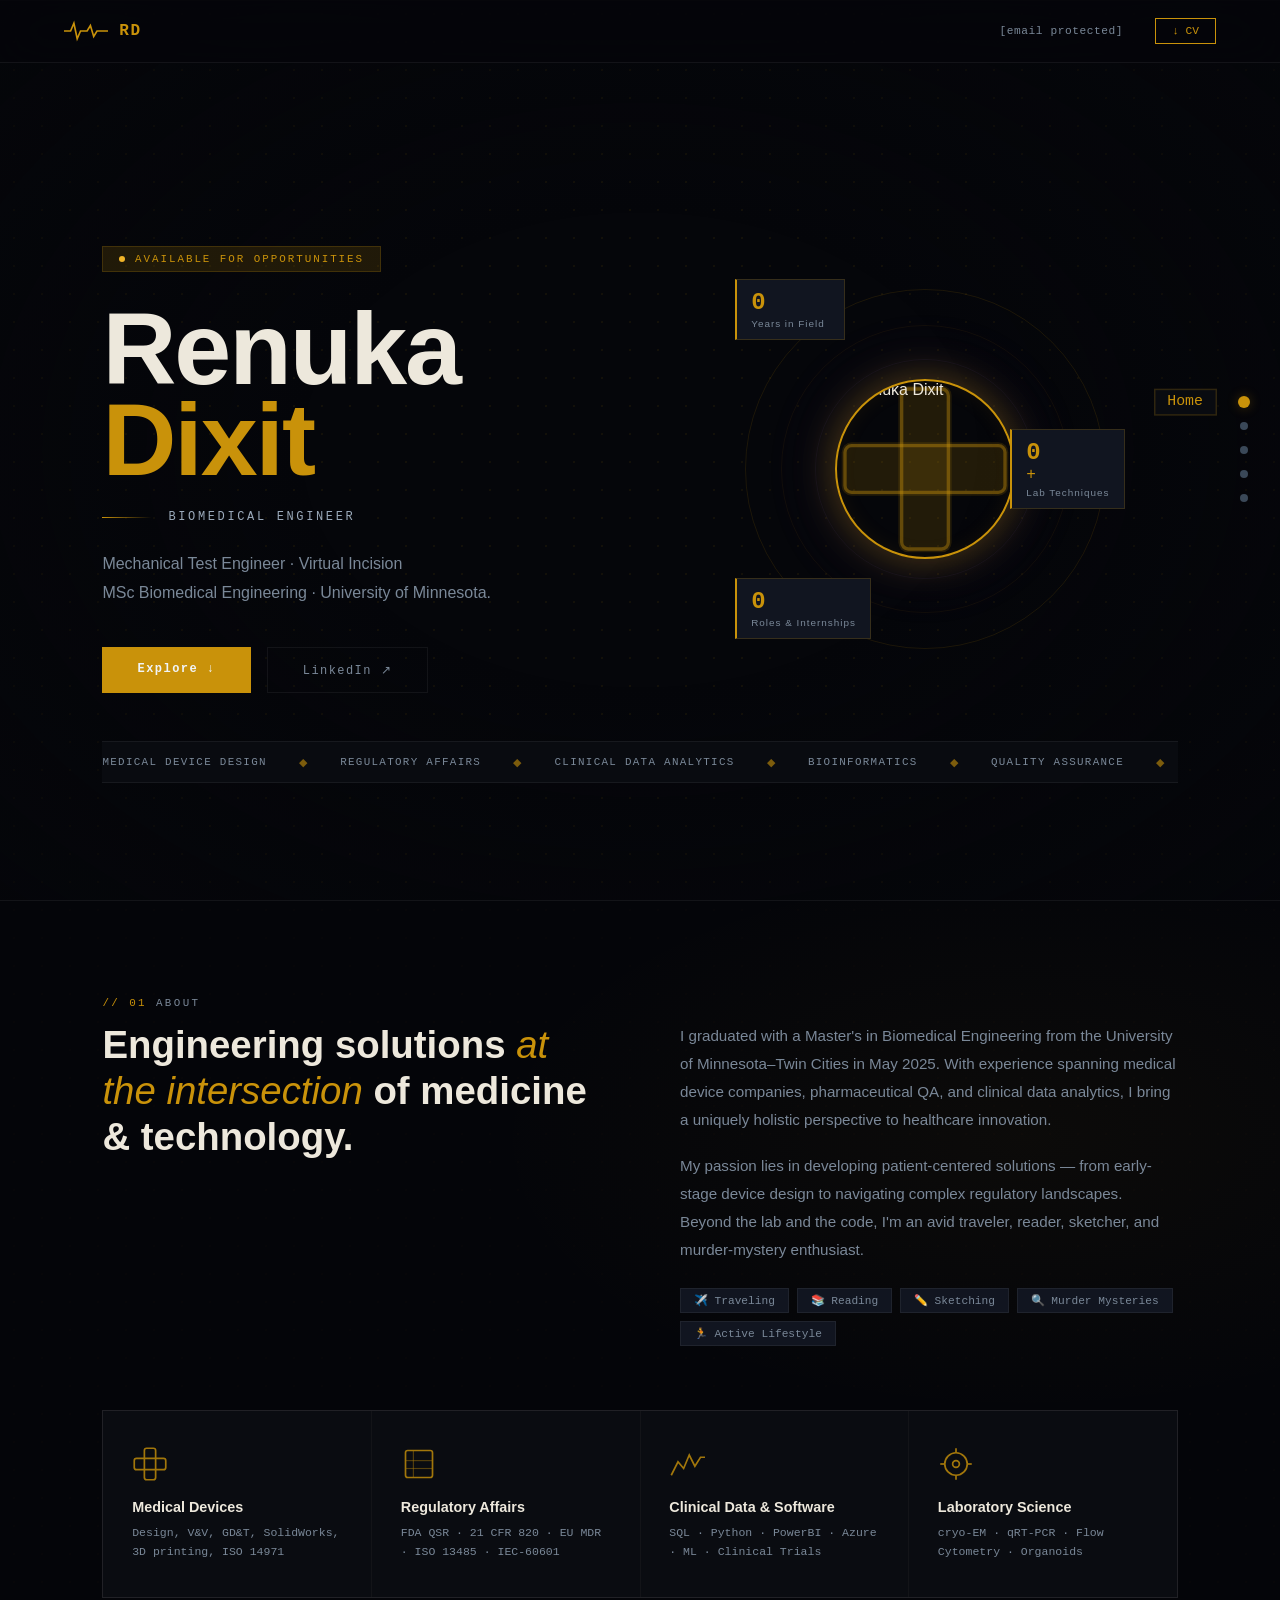
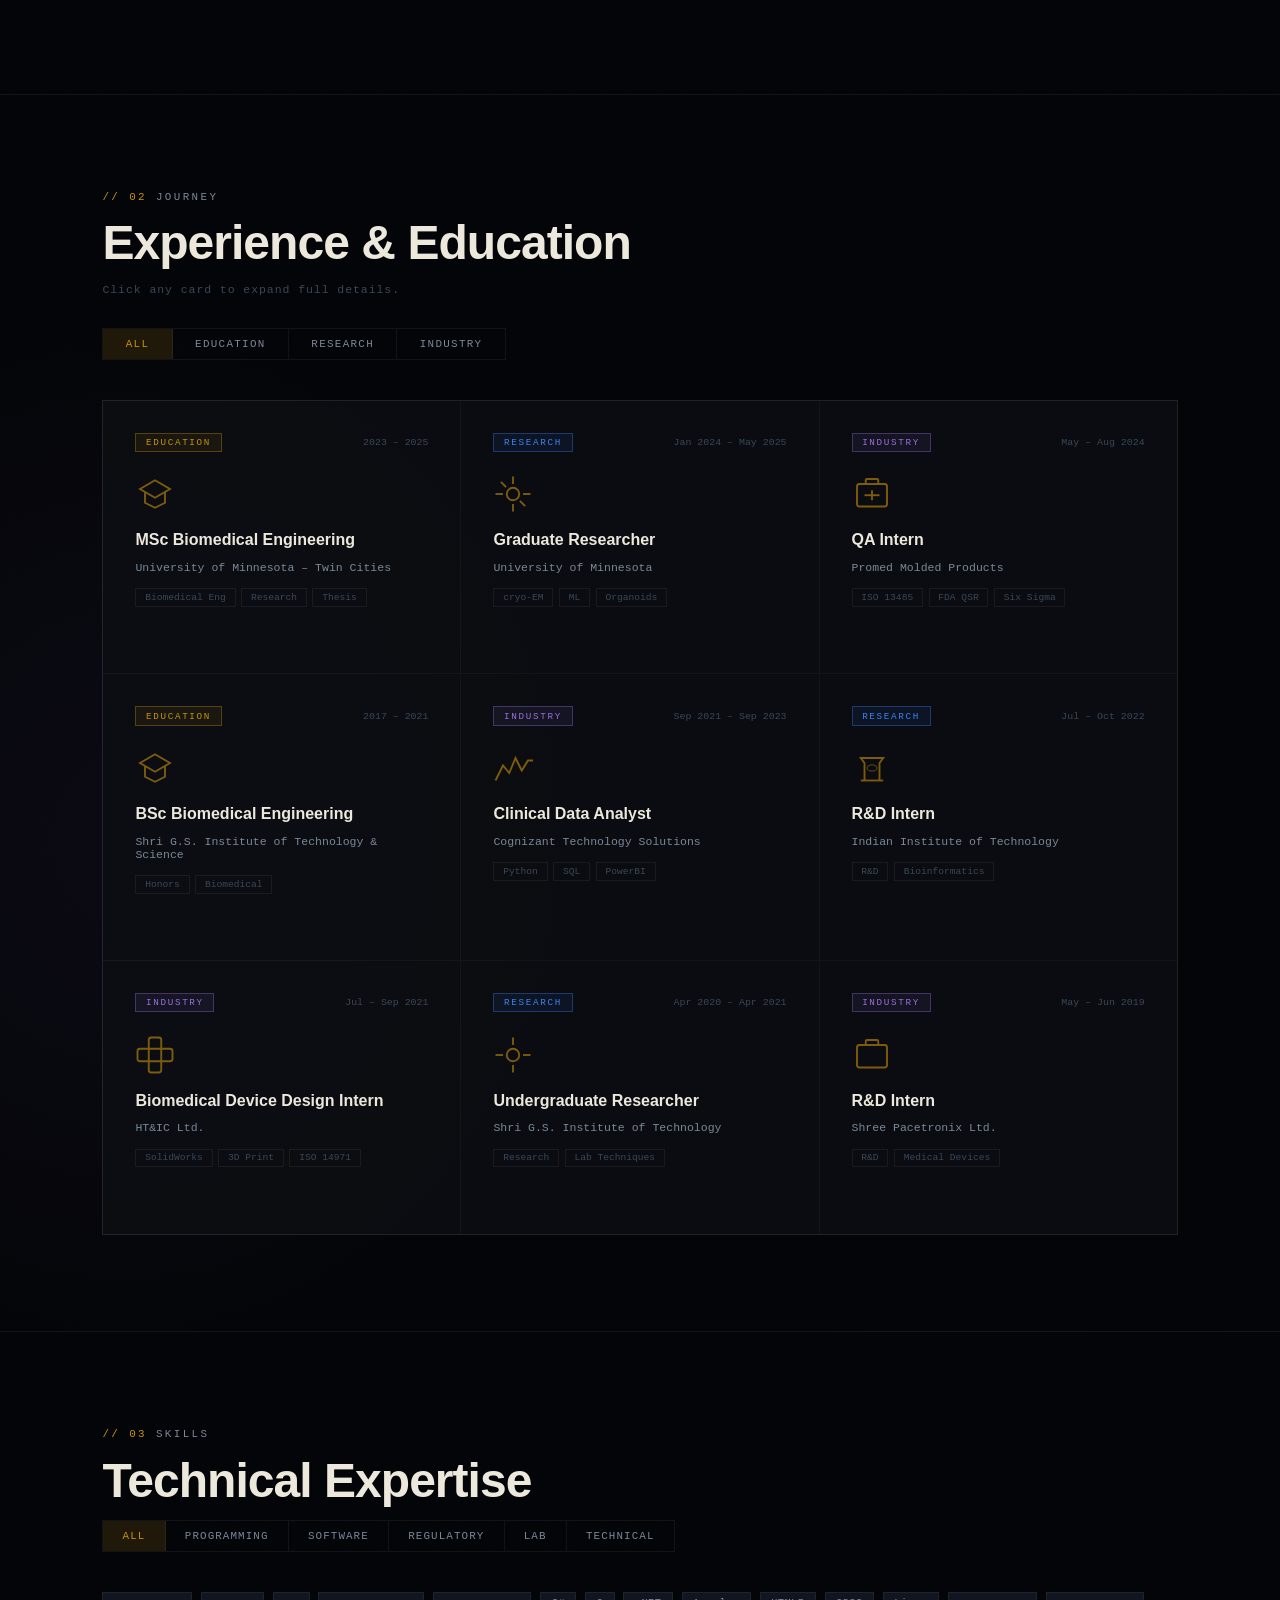
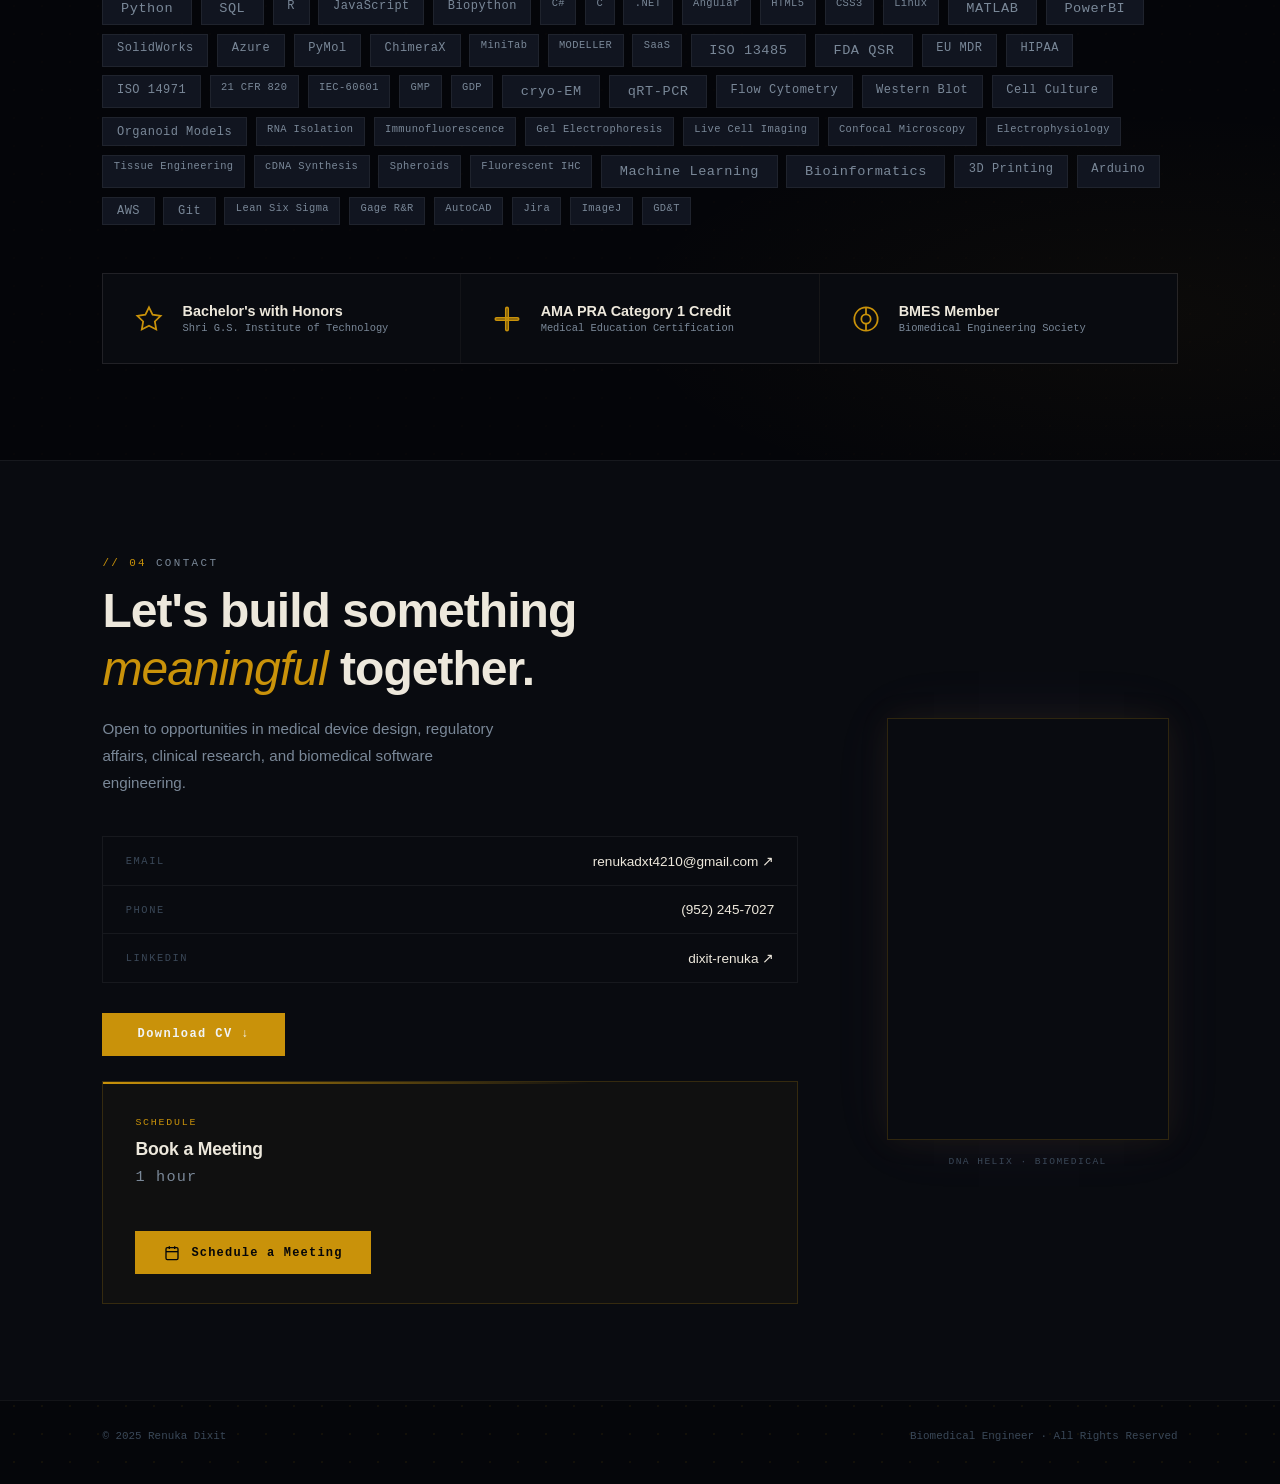
==== commit 9f3a71f2: "Update index.html" ====
--- a/index.html
+++ b/index.html
@@ -455,19 +455,19 @@
         <!-- SCHEDULE MEETING -->
         <div class="schedule-block">
           <div class="schedule-label">
-            <span class="mono" style="color:var(--red);font-size:0.62rem;letter-spacing:0.18em;">// SCHEDULE</span>
+            <span class="mono" style="color:var(--red);font-size:0.62rem;letter-spacing:0.18em;"> SCHEDULE</span>
           </div>
           <h3 class="schedule-title">Book a Meeting</h3>
-          <p class="schedule-sub">30 min · Google Meet · Free</p>
+          <p class="schedule-sub">1 hour</p>
           <a
-            href="https://calendar.google.com/calendar/appointments/schedules/AcZssZ3k-create-your-schedule-link-here"
+            href="https://calendar.app.google/ds19qm2Z7QqDMgx3A"
             target="_blank"
             class="schedule-btn"
           >
             <svg width="16" height="16" viewBox="0 0 24 24" fill="none" stroke="currentColor" stroke-width="2"><rect x="3" y="4" width="18" height="18" rx="2"/><line x1="16" y1="2" x2="16" y2="6"/><line x1="8" y1="2" x2="8" y2="6"/><line x1="3" y1="10" x2="21" y2="10"/></svg>
-            Schedule on Google Calendar
+            Schedule a Meeting
           </a>
-          <p class="schedule-note">You'll be taken to Google Calendar to pick a time that works for you.</p>
+         
         </div>
       </div>
       <div class="contact-right">
@@ -705,4 +705,4 @@
         <li>Observed and supported testing of medical device prototypes under engineer supervision</li>
         <li>Prepared documentation and technical notes for ongoing R&D projects</li>
         <li>Gained exposure to medical device manufacturing processes and quality standards</li>
-     +     
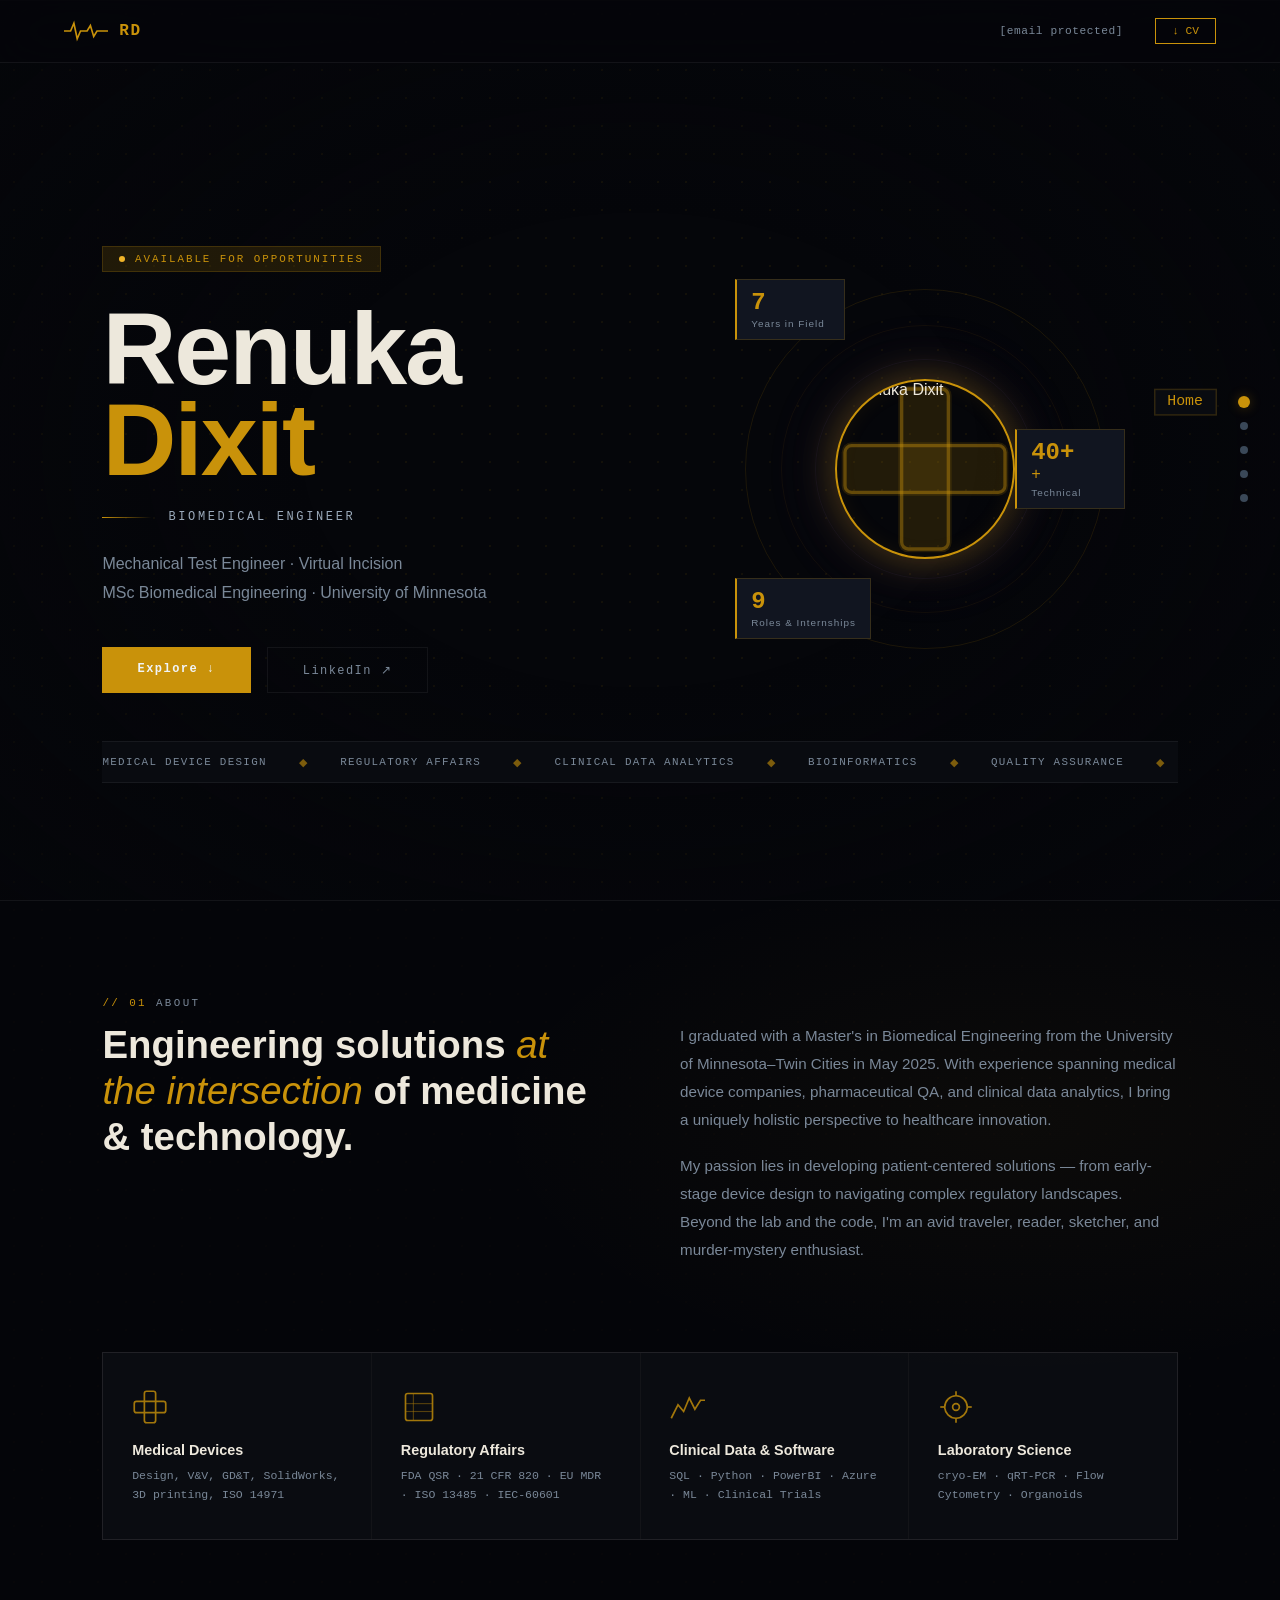
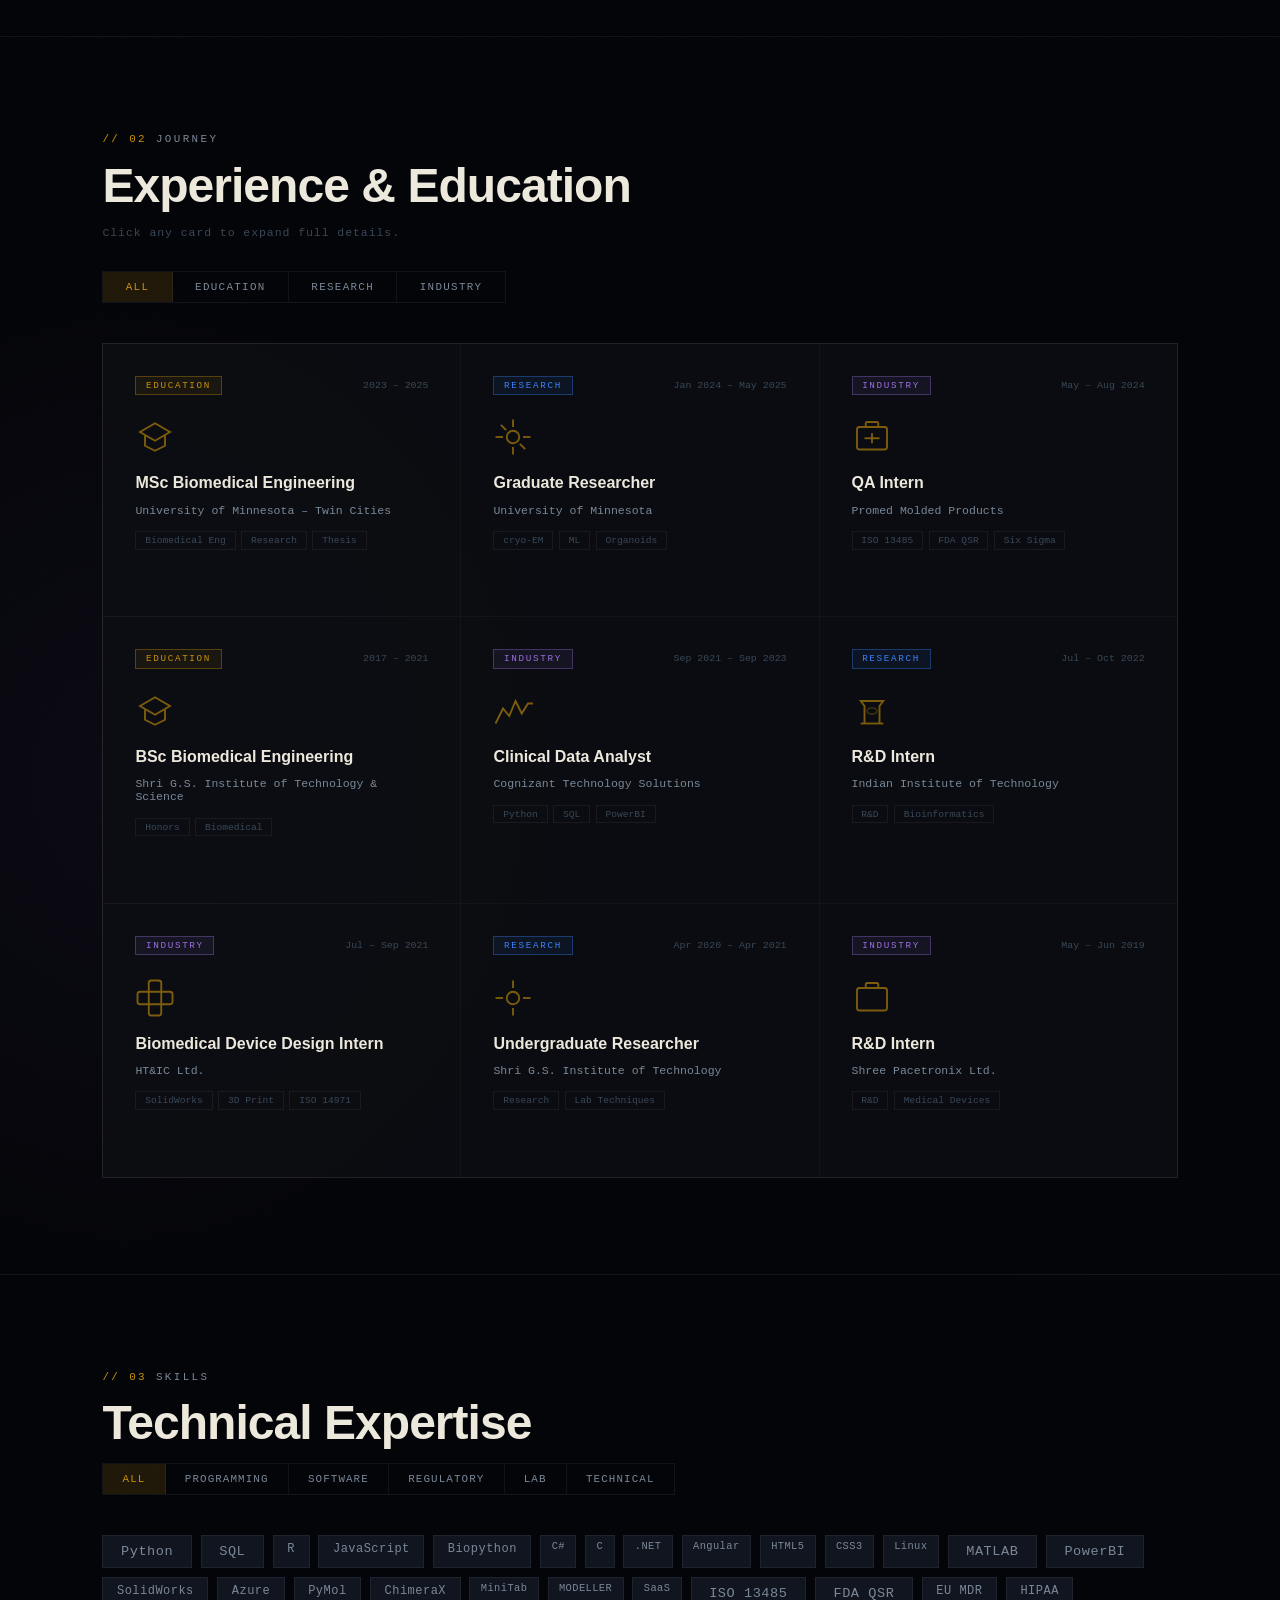
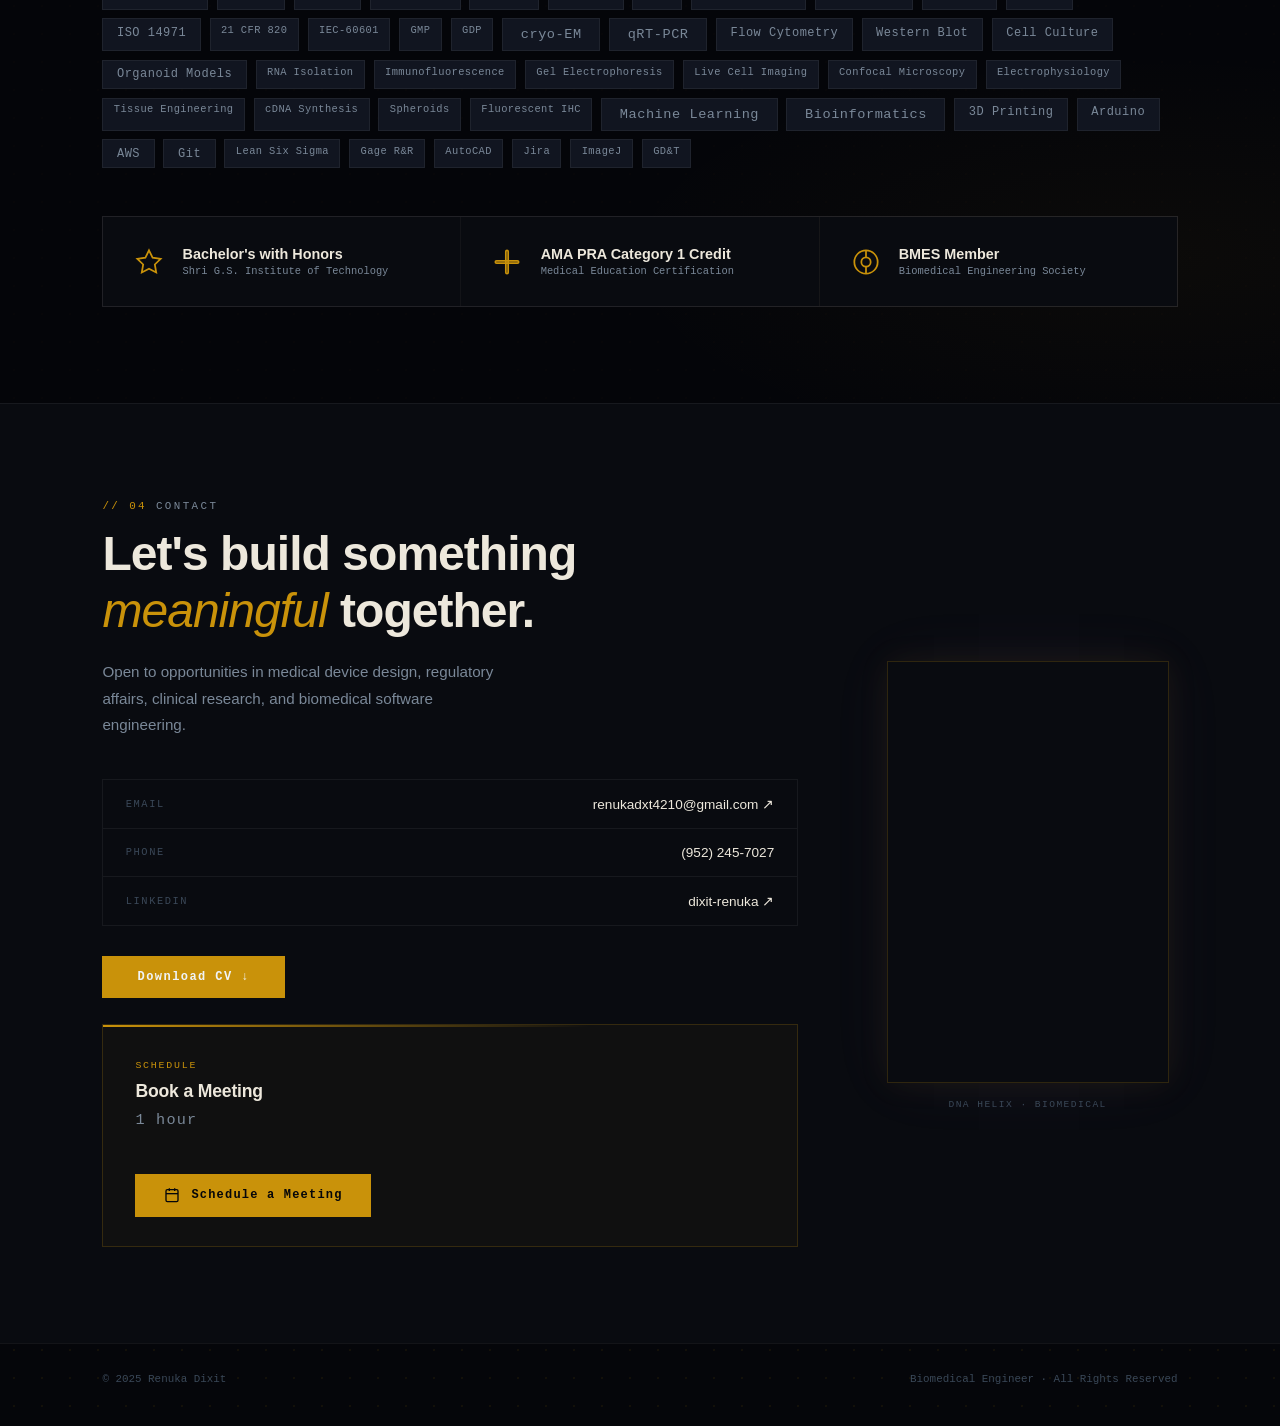
==== commit 815a3bd5: "Update index.html" ====
--- a/index.html
+++ b/index.html
@@ -56,7 +56,7 @@
         </div>
         <p class="hero-desc">
           Mechanical Test Engineer · Virtual Incision<br/>
-          MSc Biomedical Engineering · University of Minnesota.
+          MSc Biomedical Engineering · University of Minnesota
         </p>
         <div class="hero-cta">
           <a href="#about" class="btn-main">Explore ↓</a>
@@ -82,16 +82,16 @@
             <img src="https://static.wixstatic.com/media/ff58a3_fb16194dbb7b481696a39792f7d7e9da~mv2.jpg/v1/crop/x_0,y_0,w_5184,h_5173/fill/w_400,h_400,al_c,q_80/ff58a3_fb16194dbb7b481696a39792f7d7e9da~mv2.jpg" alt="Renuka Dixit" />
           </div>
           <div class="stat-card sc1">
-            <span class="sc-num" data-count="7">0</span>
+            <span class="sc-num" data-count="7">7</span>
             <span class="sc-label">Years in Field</span>
           </div>
           <div class="stat-card sc2">
-            <span class="sc-num" data-count="9">0</span>
+            <span class="sc-num" data-count="9">9</span>
             <span class="sc-label">Roles &amp; Internships</span>
           </div>
           <div class="stat-card sc3">
-            <span class="sc-num" data-count="30">0</span><span class="sc-plus">+</span>
-            <span class="sc-label">Lab Techniques</span>
+            <span class="sc-num" data-count="30">40+</span><span class="sc-plus">+</span>
+            <span class="sc-label">Technical</span>
           </div>
         </div>
       </div>
@@ -135,11 +135,7 @@
         <p>I graduated with a Master's in Biomedical Engineering from the University of Minnesota–Twin Cities in May 2025. With experience spanning medical device companies, pharmaceutical QA, and clinical data analytics, I bring a uniquely holistic perspective to healthcare innovation.</p>
         <p>My passion lies in developing patient-centered solutions — from early-stage device design to navigating complex regulatory landscapes. Beyond the lab and the code, I'm an avid traveler, reader, sketcher, and murder-mystery enthusiast.</p>
         <div class="about-chips">
-          <span>✈️ Traveling</span>
-          <span>📚 Reading</span>
-          <span>✏️ Sketching</span>
-          <span>🔍 Murder Mysteries</span>
-          <span>🏃 Active Lifestyle</span>
+          
         </div>
       </div>
     </div>
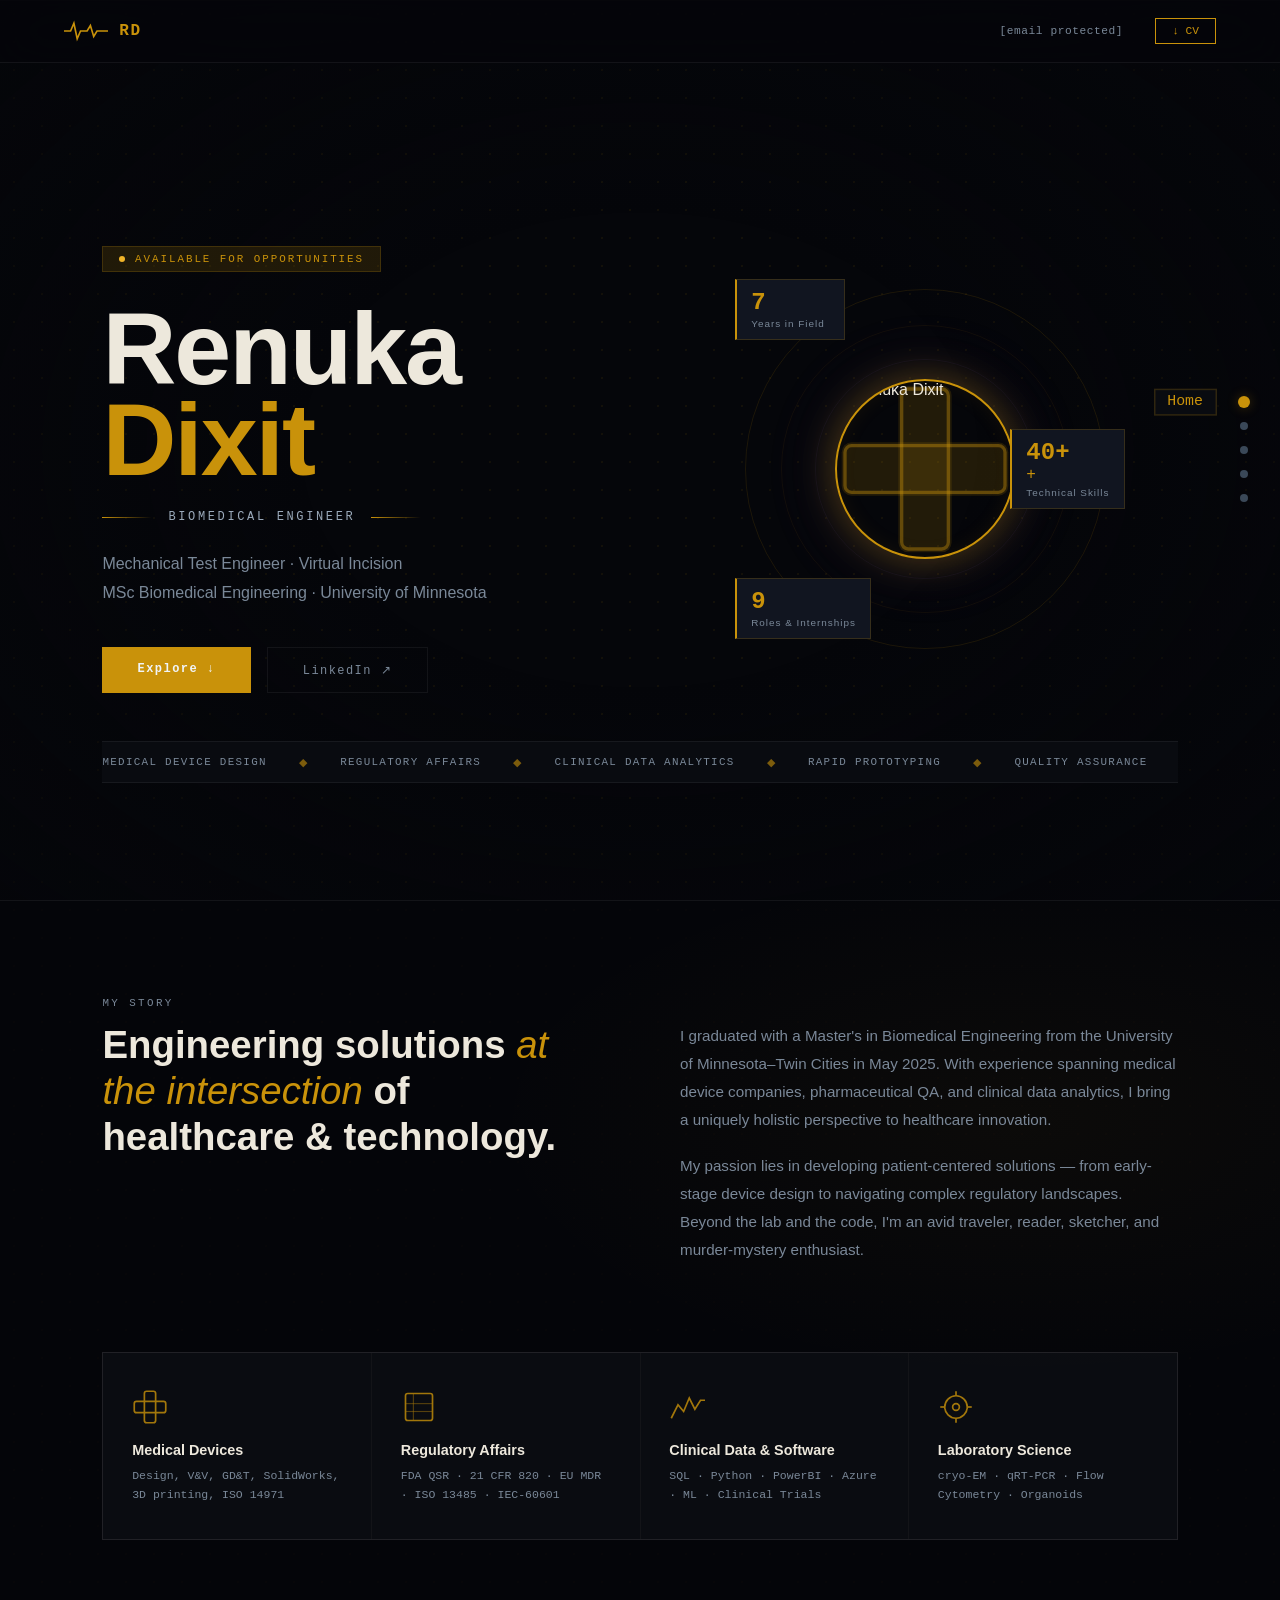
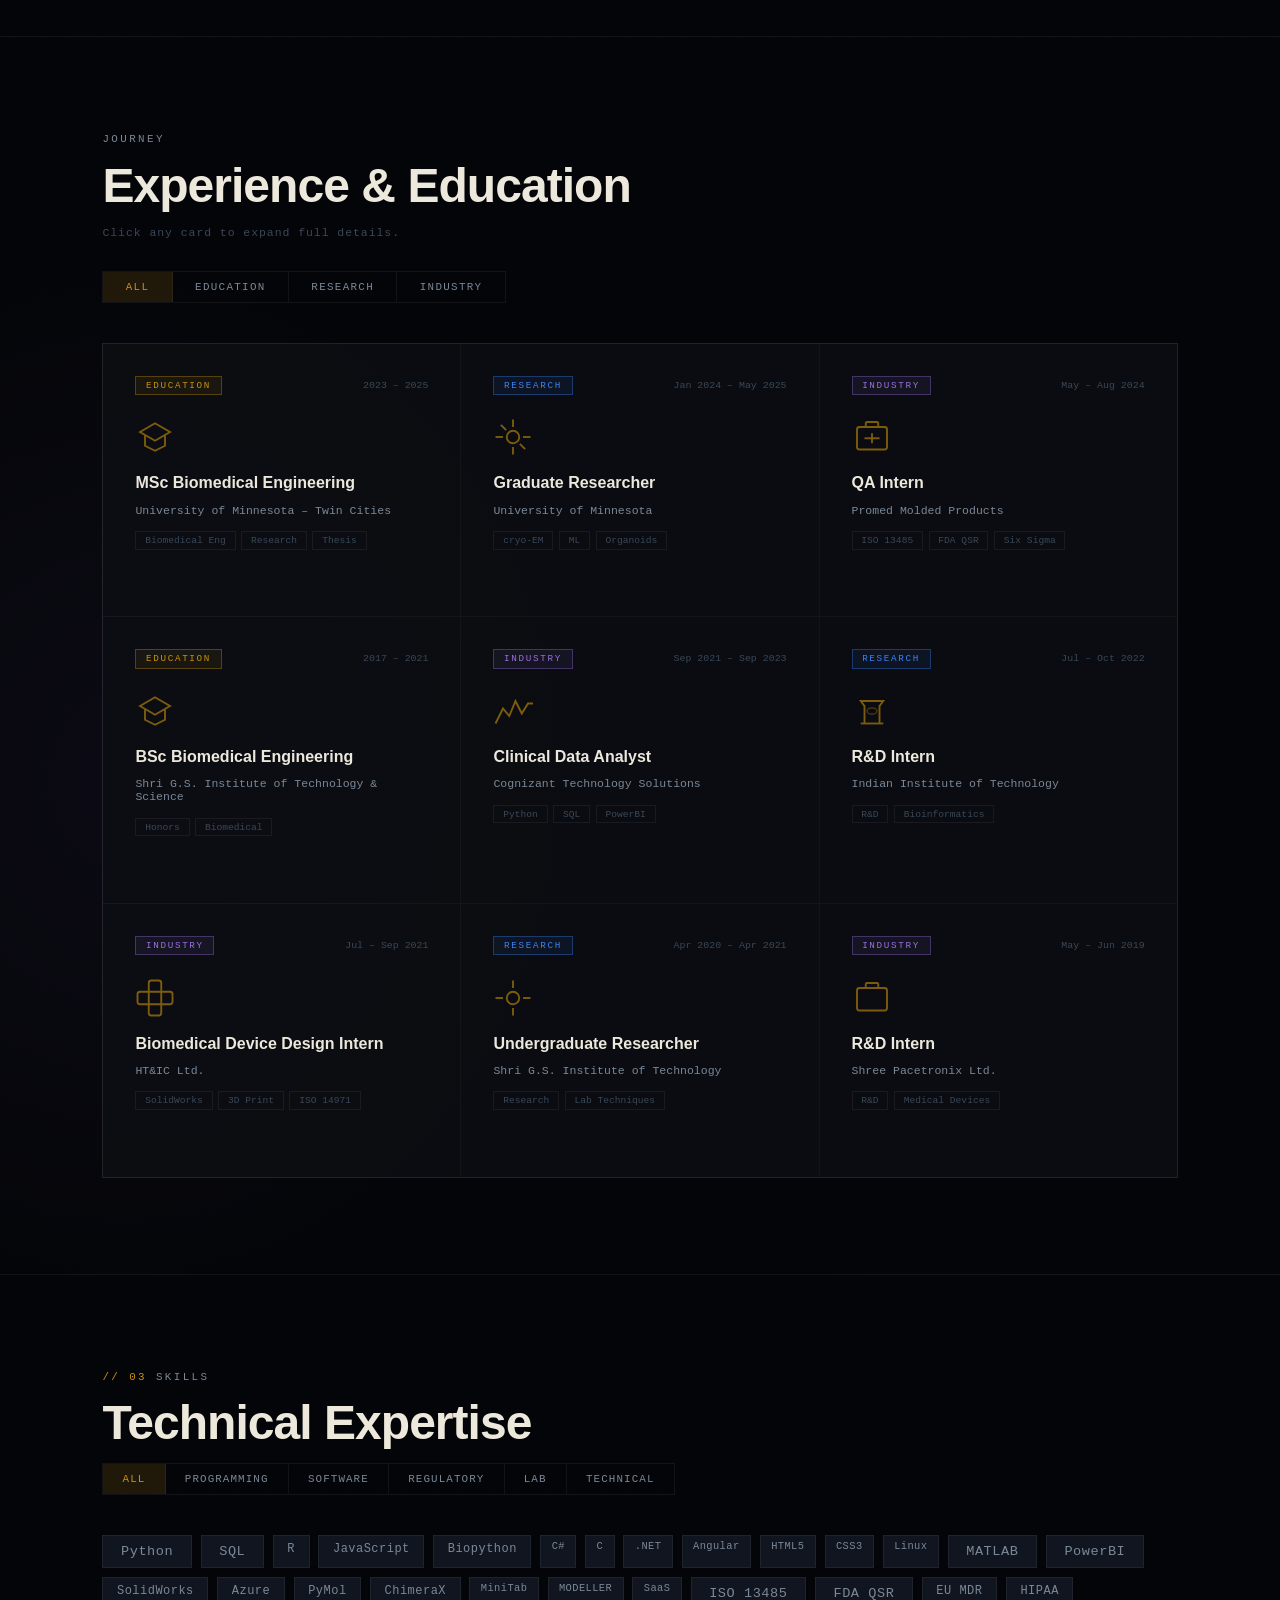
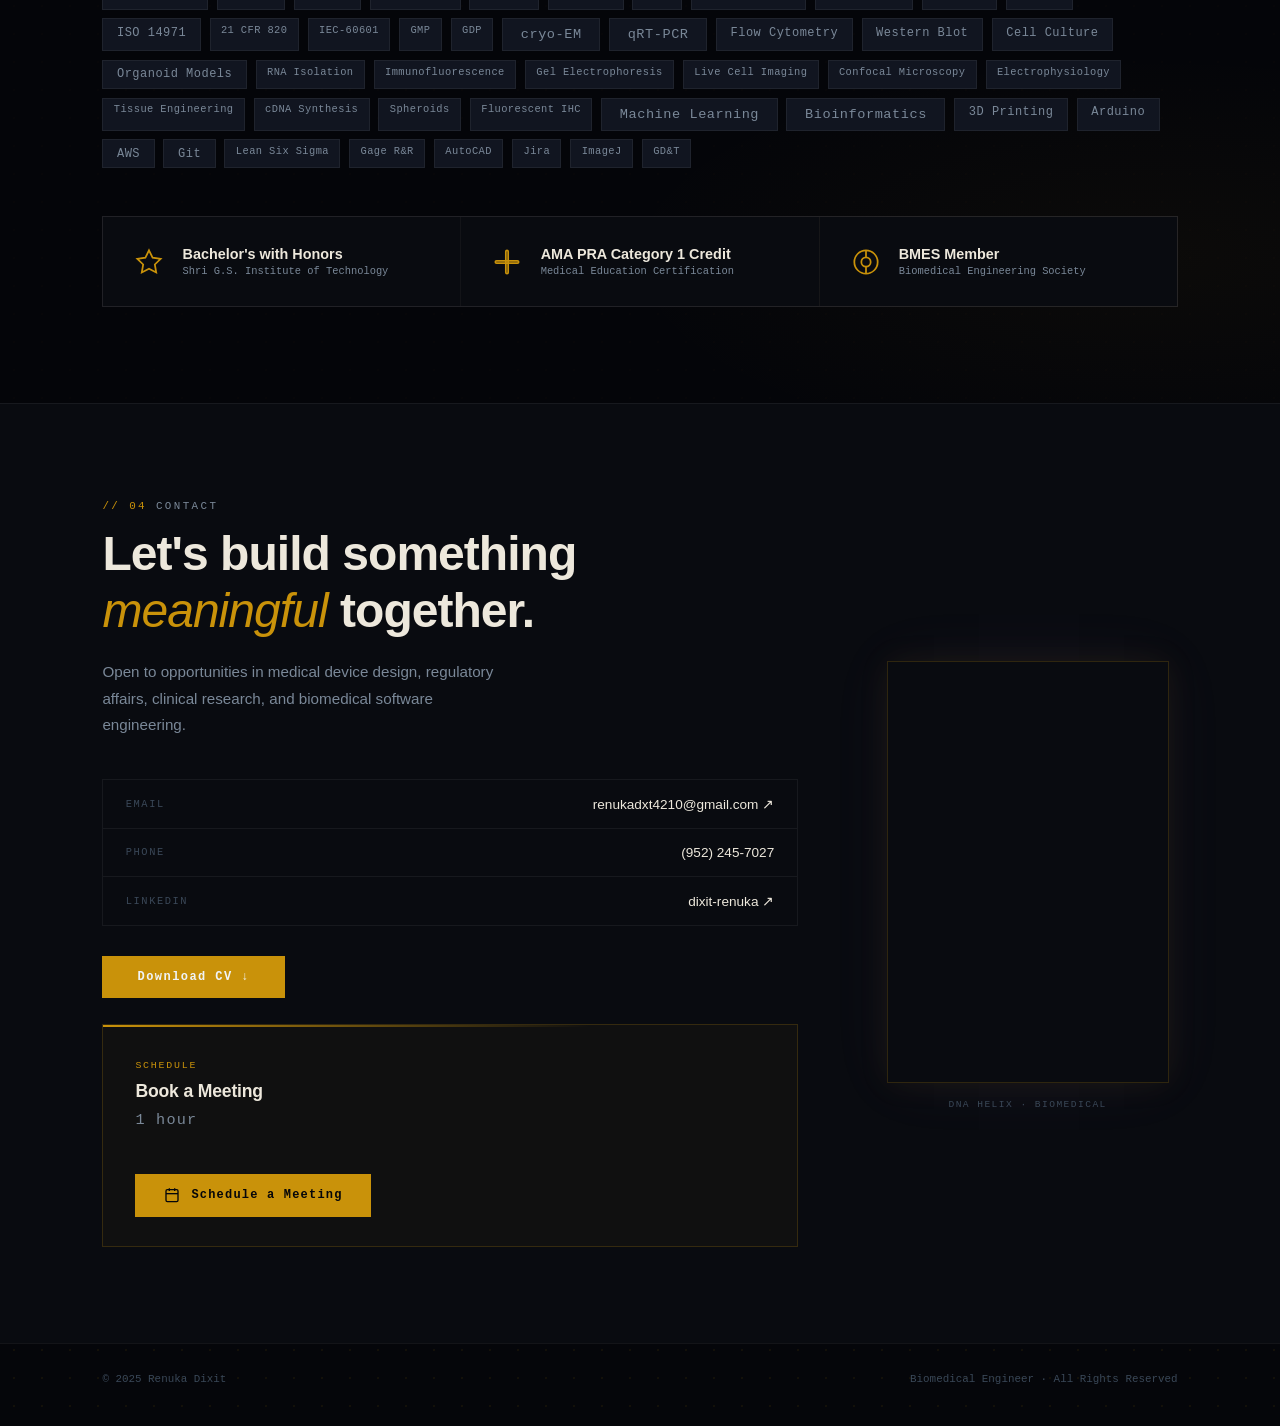
==== commit eb2c0b2e: "Update index.html" ====
--- a/index.html
+++ b/index.html
@@ -53,6 +53,7 @@
         <div class="hero-title-wrap">
           <span class="hero-title-line"></span>
           <span class="hero-title-text">Biomedical Engineer</span>
+           <span class="hero-title-line"></span>
         </div>
         <p class="hero-desc">
           Mechanical Test Engineer · Virtual Incision<br/>
@@ -91,7 +92,7 @@
           </div>
           <div class="stat-card sc3">
             <span class="sc-num" data-count="30">40+</span><span class="sc-plus">+</span>
-            <span class="sc-label">Technical</span>
+            <span class="sc-label">Technical Skills</span>
           </div>
         </div>
       </div>
@@ -103,7 +104,7 @@
         <span>Medical Device Design</span><span class="sep">◆</span>
         <span>Regulatory Affairs</span><span class="sep">◆</span>
         <span>Clinical Data Analytics</span><span class="sep">◆</span>
-        <span>Bioinformatics</span><span class="sep">◆</span>
+        <span>Rapid Prototyping</span><span class="sep">◆</span>
         <span>Quality Assurance</span><span class="sep">◆</span>
         <span>ISO 13485</span><span class="sep">◆</span>
         <span>FDA QSR</span><span class="sep">◆</span>
@@ -112,12 +113,12 @@
         <span>Medical Device Design</span><span class="sep">◆</span>
         <span>Regulatory Affairs</span><span class="sep">◆</span>
         <span>Clinical Data Analytics</span><span class="sep">◆</span>
-        <span>Bioinformatics</span><span class="sep">◆</span>
+        <span>Rapid Prototyping</span><span class="sep">◆</span>
         <span>Quality Assurance</span><span class="sep">◆</span>
         <span>ISO 13485</span><span class="sep">◆</span>
         <span>FDA QSR</span><span class="sep">◆</span>
         <span>EU MDR</span><span class="sep">◆</span>
-        <span>Machine Learning</span><span class="sep">◆</span>
+        <span>Product Development</span><span class="sep">◆</span>
       </div>
     </div>
   </section>
@@ -125,11 +126,11 @@
   <!-- ═══ ABOUT ═══ -->
   <section id="about">
     <div class="section-header">
-      <div class="sh-label"><span class="mono">// 01</span> About</div>
+      <div class="sh-label"><span class="mono"></span> My Story</div>
     </div>
     <div class="about-layout">
       <div class="about-headline">
-        <h2>Engineering solutions <em>at the intersection</em> of medicine &amp; technology.</h2>
+        <h2>Engineering solutions <em>at the intersection</em> of healthcare &amp; technology.</h2>
       </div>
       <div class="about-body">
         <p>I graduated with a Master's in Biomedical Engineering from the University of Minnesota–Twin Cities in May 2025. With experience spanning medical device companies, pharmaceutical QA, and clinical data analytics, I bring a uniquely holistic perspective to healthcare innovation.</p>
@@ -168,7 +169,7 @@
   <!-- ═══ JOURNEY (merged education + experience + projects with expandable cards) ═══ -->
   <section id="journey">
     <div class="section-header">
-      <div class="sh-label"><span class="mono">// 02</span> Journey</div>
+      <div class="sh-label"><span class="mono"></span> Journey</div>
     </div>
     <h2 class="section-title">Experience &amp; Education</h2>
     <p class="section-sub">Click any card to expand full details.</p>
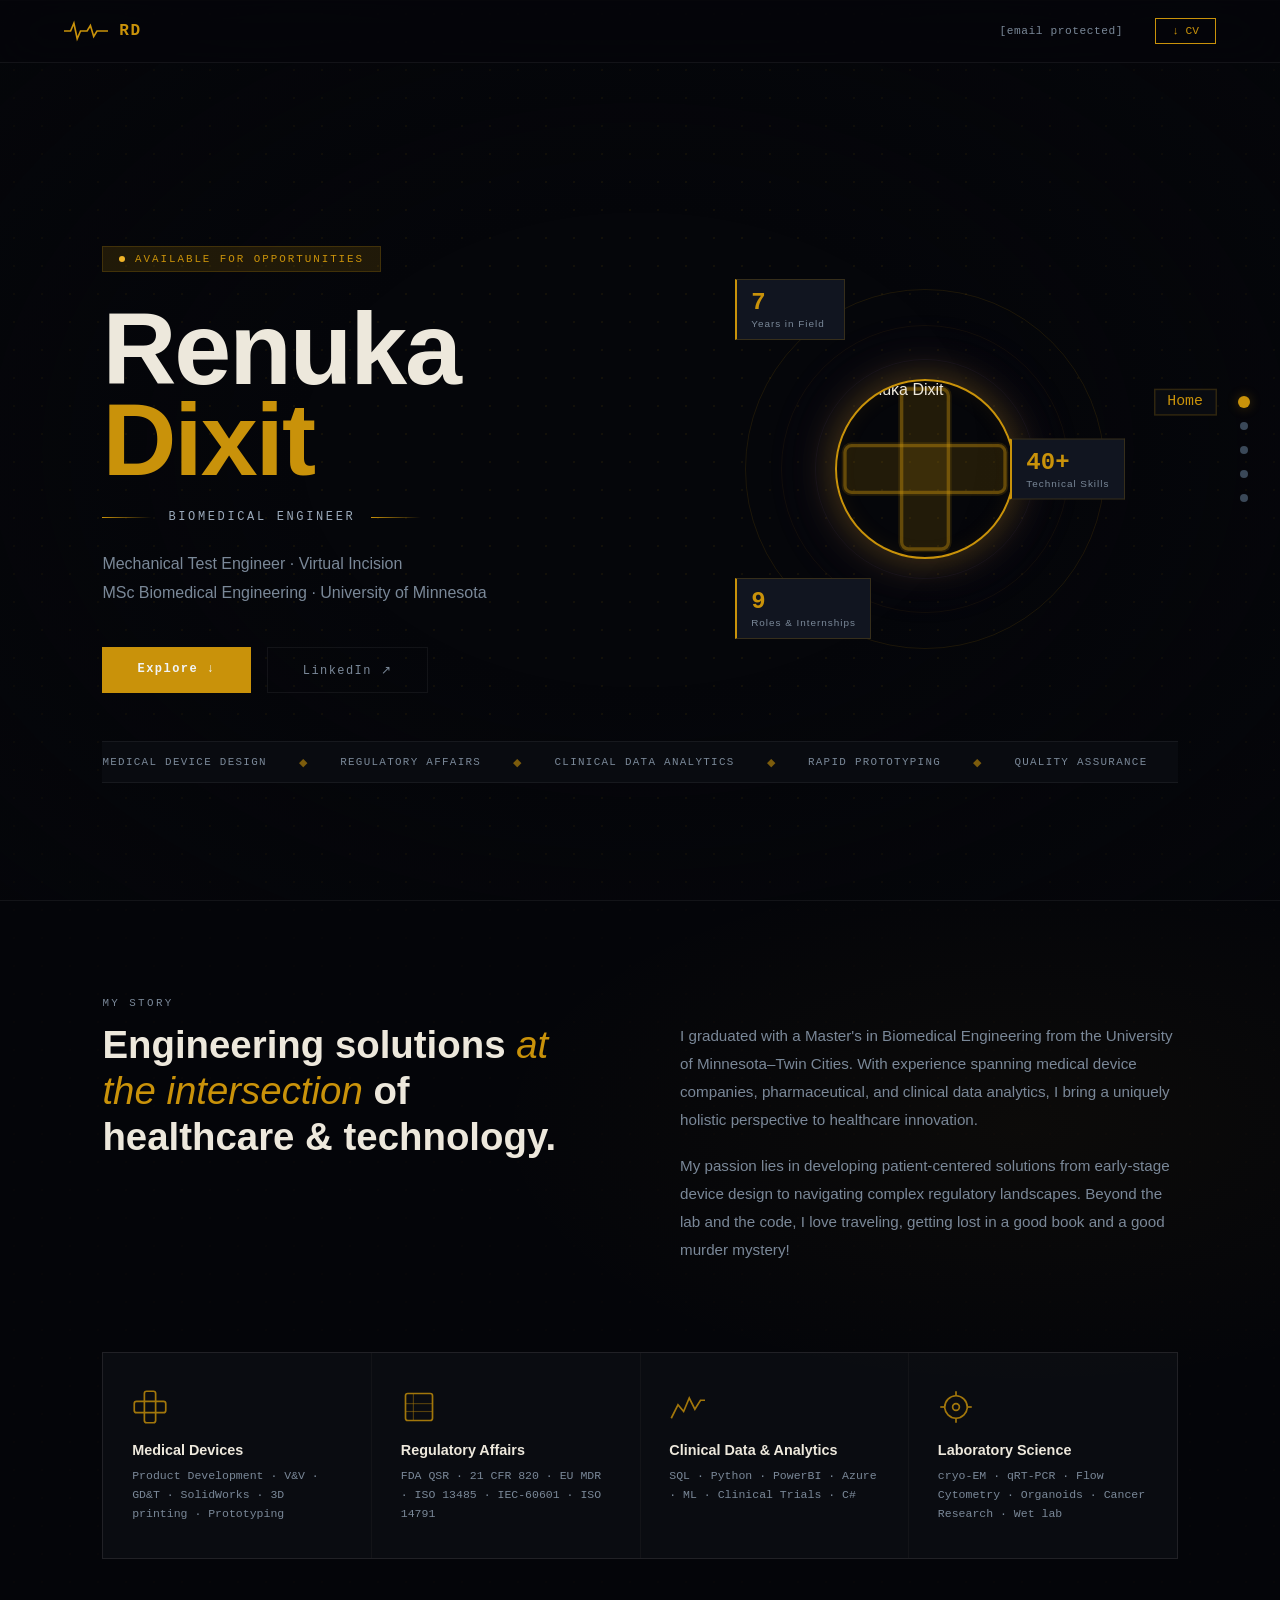
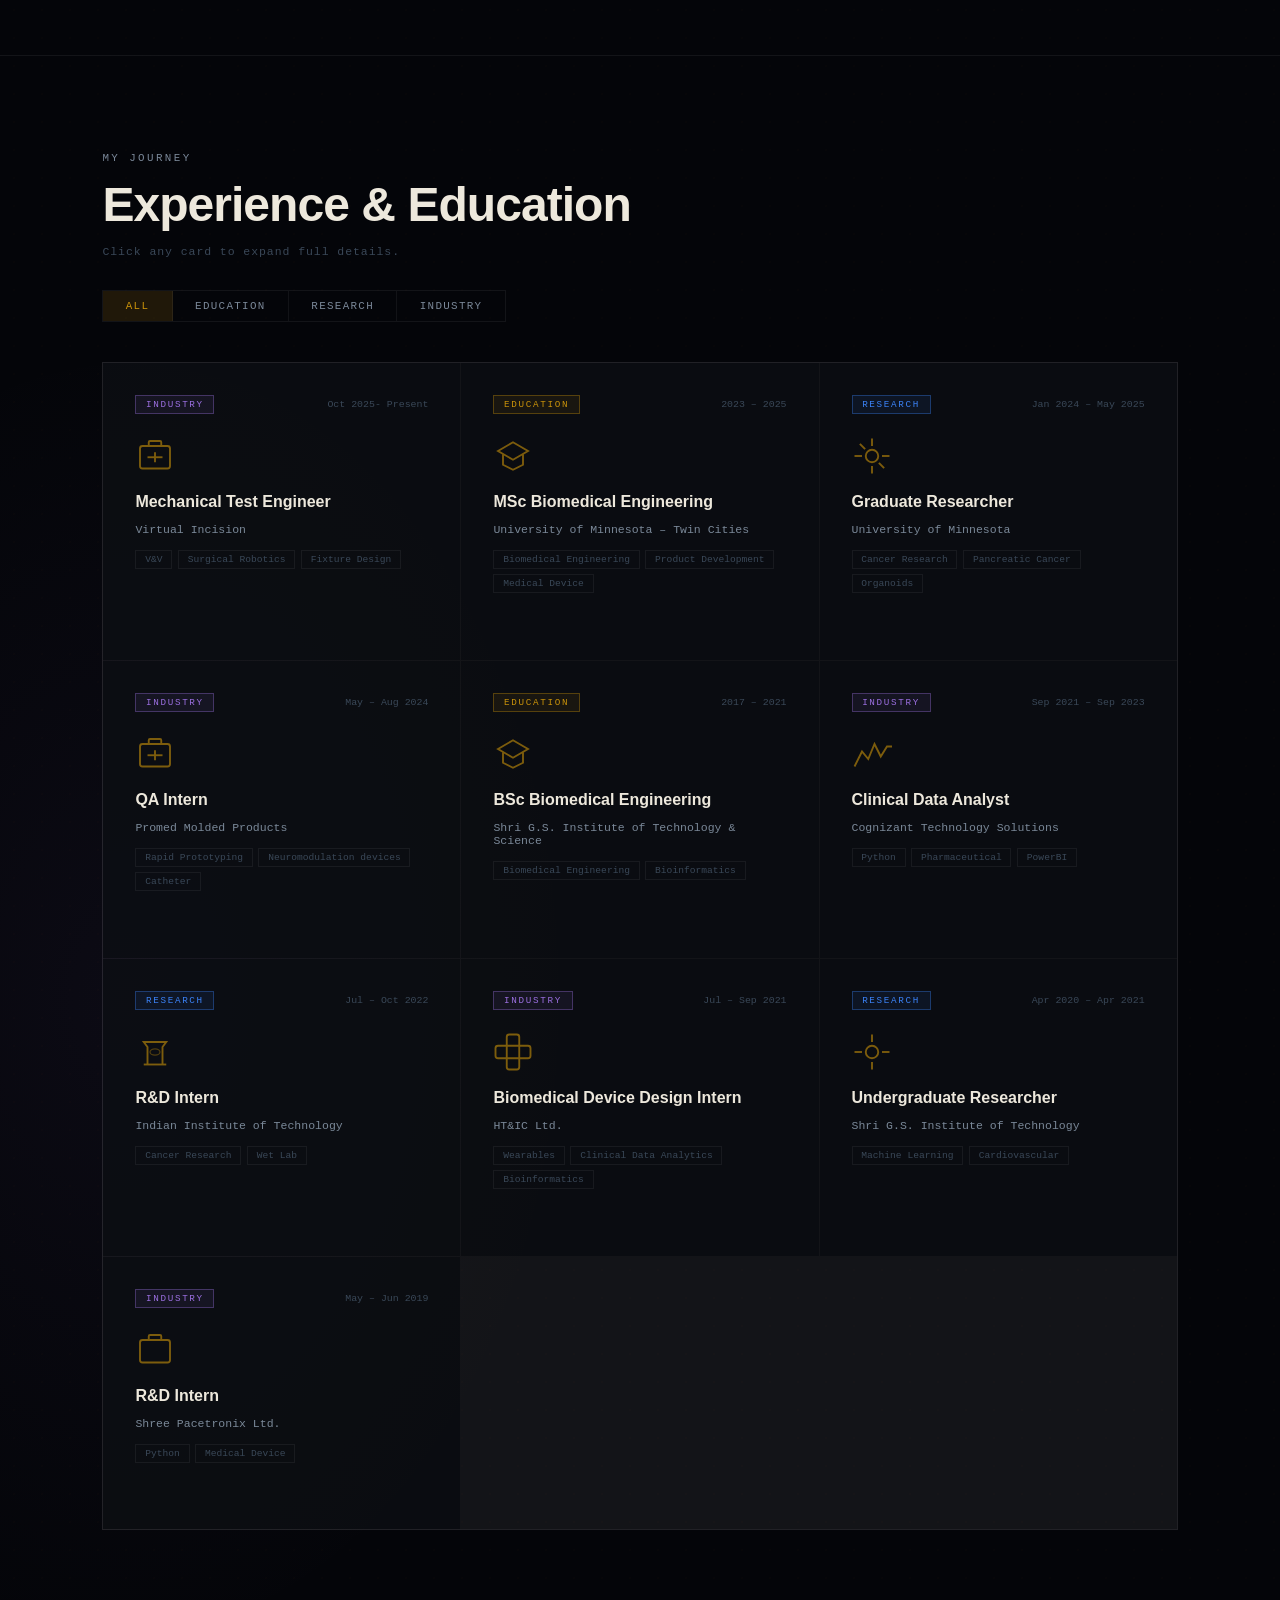
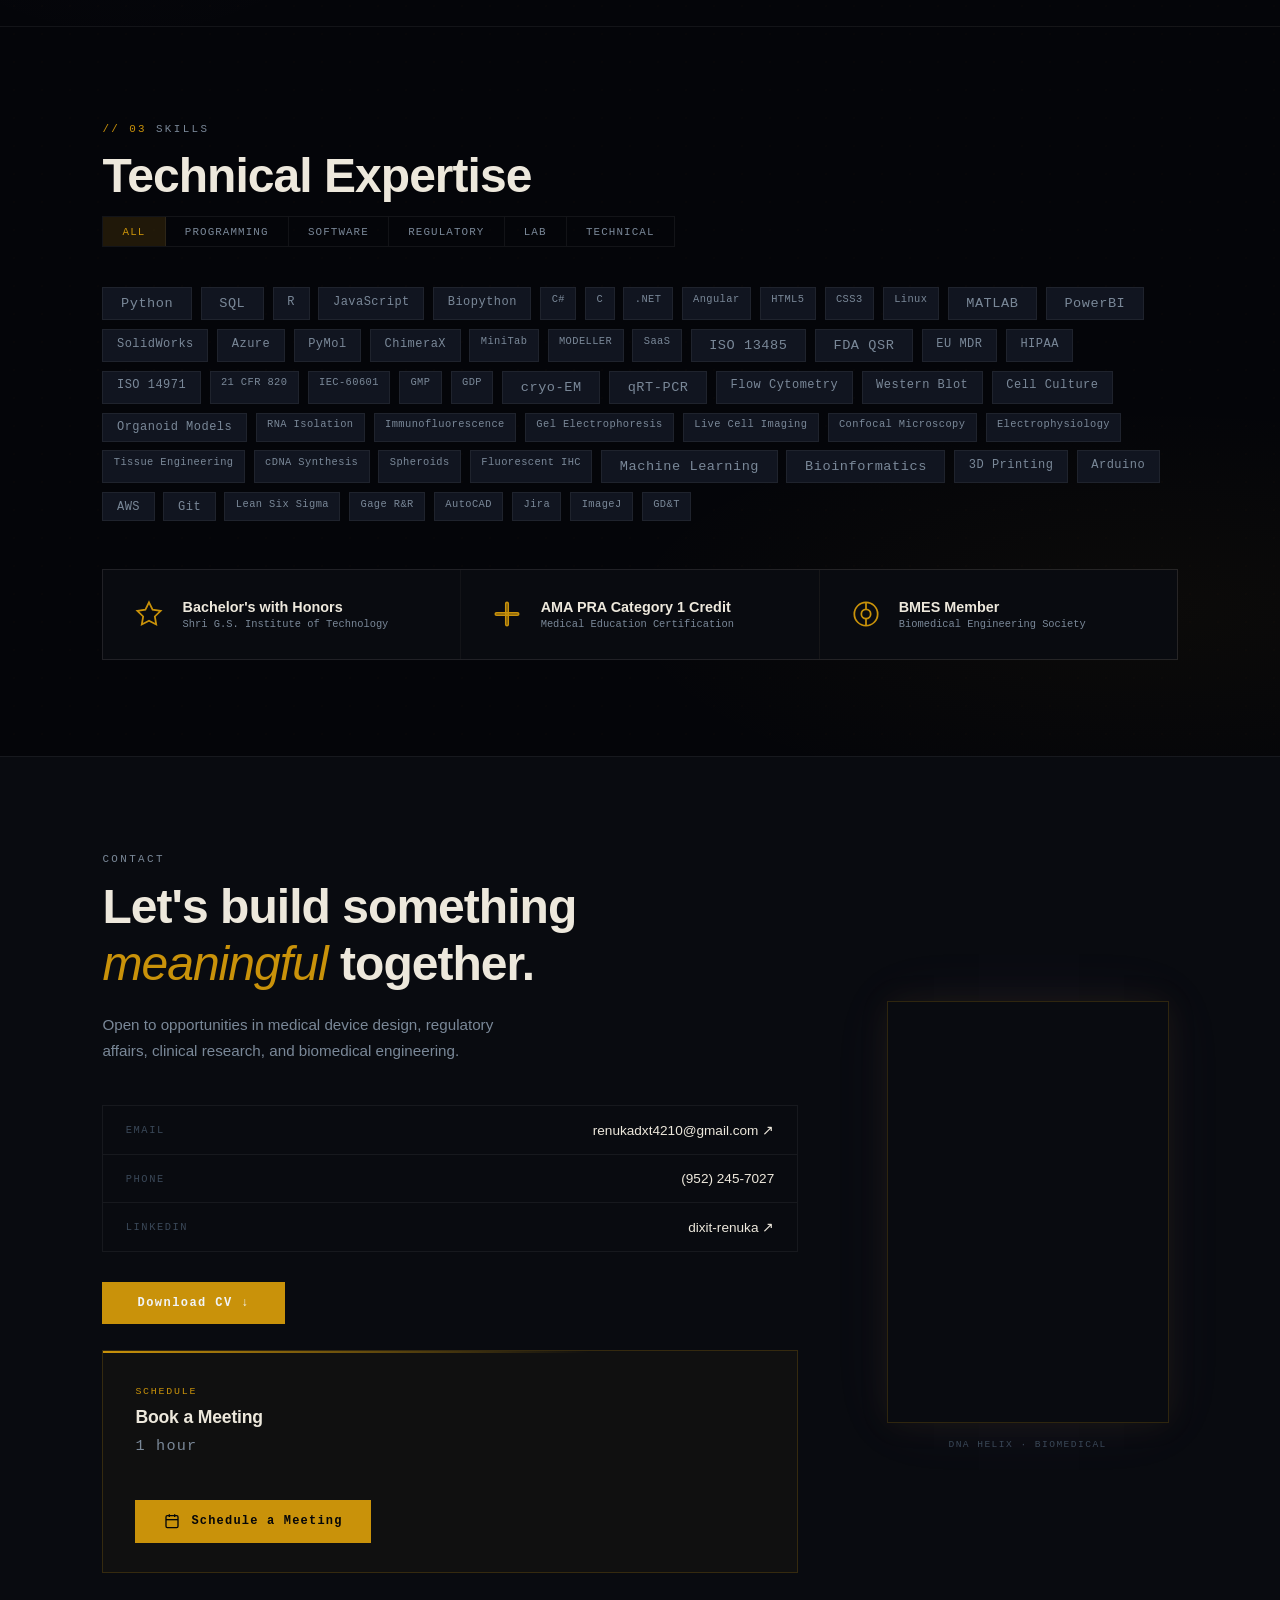
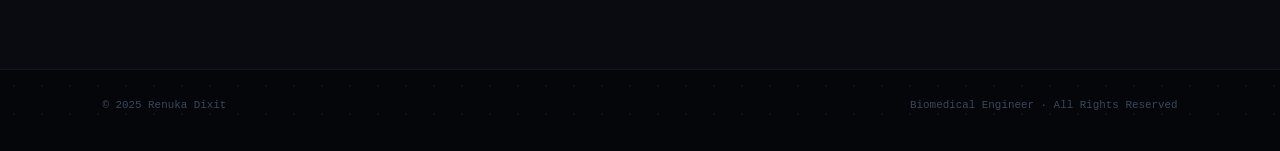
==== commit d921f0cb: "Update index.html" ====
--- a/index.html
+++ b/index.html
@@ -91,7 +91,7 @@
             <span class="sc-label">Roles &amp; Internships</span>
           </div>
           <div class="stat-card sc3">
-            <span class="sc-num" data-count="30">40+</span><span class="sc-plus">+</span>
+            <span class="sc-num" data-count="30">40+</span><span class="sc-plus"></span>
             <span class="sc-label">Technical Skills</span>
           </div>
         </div>
@@ -133,8 +133,8 @@
         <h2>Engineering solutions <em>at the intersection</em> of healthcare &amp; technology.</h2>
       </div>
       <div class="about-body">
-        <p>I graduated with a Master's in Biomedical Engineering from the University of Minnesota–Twin Cities in May 2025. With experience spanning medical device companies, pharmaceutical QA, and clinical data analytics, I bring a uniquely holistic perspective to healthcare innovation.</p>
-        <p>My passion lies in developing patient-centered solutions — from early-stage device design to navigating complex regulatory landscapes. Beyond the lab and the code, I'm an avid traveler, reader, sketcher, and murder-mystery enthusiast.</p>
+        <p>I graduated with a Master's in Biomedical Engineering from the University of Minnesota–Twin Cities. With experience spanning medical device companies, pharmaceutical, and clinical data analytics, I bring a uniquely holistic perspective to healthcare innovation.</p>
+        <p>My passion lies in developing patient-centered solutions from early-stage device design to navigating complex regulatory landscapes. Beyond the lab and the code, I love traveling, getting lost in a good book and a good murder mystery!</p>
         <div class="about-chips">
           
         </div>
@@ -146,22 +146,22 @@
       <div class="domain-card">
         <div class="dc-icon-wrap"><svg viewBox="0 0 32 32" fill="none"><rect x="11" y="2" width="10" height="28" rx="2" stroke="currentColor" stroke-width="1.5"/><rect x="2" y="11" width="28" height="10" rx="2" stroke="currentColor" stroke-width="1.5"/></svg></div>
         <h3>Medical Devices</h3>
-        <p>Design, V&amp;V, GD&amp;T, SolidWorks, 3D printing, ISO 14971</p>
+        <p>Product Development · V&amp;V · GD&amp;T · SolidWorks · 3D printing · Prototyping</p>
       </div>
       <div class="domain-card">
         <div class="dc-icon-wrap"><svg viewBox="0 0 32 32" fill="none"><rect x="4" y="4" width="24" height="24" rx="2" stroke="currentColor" stroke-width="1.5"/><polyline points="4,13 28,13" stroke="currentColor" stroke-width="1" opacity="0.5"/><polyline points="4,20 28,20" stroke="currentColor" stroke-width="1" opacity="0.5"/><polyline points="11,4 11,28" stroke="currentColor" stroke-width="1" opacity="0.5"/></svg></div>
         <h3>Regulatory Affairs</h3>
-        <p>FDA QSR · 21 CFR 820 · EU MDR · ISO 13485 · IEC-60601</p>
+        <p>FDA QSR · 21 CFR 820 · EU MDR · ISO 13485 · IEC-60601 · ISO 14791</p>
       </div>
       <div class="domain-card">
         <div class="dc-icon-wrap"><svg viewBox="0 0 32 32" fill="none"><polyline points="2,26 8,14 13,20 18,8 23,18 28,10 32,10" stroke="currentColor" stroke-width="1.5" fill="none"/></svg></div>
-        <h3>Clinical Data &amp; Software</h3>
-        <p>SQL · Python · PowerBI · Azure · ML · Clinical Trials</p>
+        <h3>Clinical Data &amp; Analytics</h3>
+        <p>SQL · Python · PowerBI · Azure · ML · Clinical Trials · C#</p>
       </div>
       <div class="domain-card">
         <div class="dc-icon-wrap"><svg viewBox="0 0 32 32" fill="none"><circle cx="16" cy="16" r="10" stroke="currentColor" stroke-width="1.5"/><circle cx="16" cy="16" r="3" stroke="currentColor" stroke-width="1.5"/><line x1="16" y1="2" x2="16" y2="6" stroke="currentColor" stroke-width="1.5"/><line x1="16" y1="26" x2="16" y2="30" stroke="currentColor" stroke-width="1.5"/><line x1="2" y1="16" x2="6" y2="16" stroke="currentColor" stroke-width="1.5"/><line x1="26" y1="16" x2="30" y2="16" stroke="currentColor" stroke-width="1.5"/></svg></div>
         <h3>Laboratory Science</h3>
-        <p>cryo-EM · qRT-PCR · Flow Cytometry · Organoids</p>
+        <p>cryo-EM · qRT-PCR · Flow Cytometry · Organoids · Cancer Research · Wet lab</p>
       </div>
     </div>
   </section>
@@ -169,7 +169,7 @@
   <!-- ═══ JOURNEY (merged education + experience + projects with expandable cards) ═══ -->
   <section id="journey">
     <div class="section-header">
-      <div class="sh-label"><span class="mono"></span> Journey</div>
+      <div class="sh-label"><span class="mono"></span> My Journey</div>
     </div>
     <h2 class="section-title">Experience &amp; Education</h2>
     <p class="section-sub">Click any card to expand full details.</p>
@@ -184,6 +184,25 @@
 
     <div class="cards-grid" id="journey-cards">
 
+
+
+
+      <!-- CARD 1 -->
+      <div class="exp-card" data-type="industry" data-id="card-vi">
+        <div class="ec-header">
+          <div class="ec-type industry">Industry</div>
+          <div class="ec-year">Oct 2025- Present</div>
+        </div>
+        <div class="ec-icon-ring">
+          <svg viewBox="0 0 32 32" fill="none"><rect x="4" y="8" width="24" height="18" rx="2" stroke="currentColor" stroke-width="1.5"/><path d="M11 8 V5 a1 1 0 0 1 1-1 h8 a1 1 0 0 1 1 1 v3" stroke="currentColor" stroke-width="1.5"/><line x1="10" y1="17" x2="22" y2="17" stroke="currentColor" stroke-width="1.5"/><line x1="16" y1="13" x2="16" y2="21" stroke="currentColor" stroke-width="1.5"/></svg>
+        </div>
+        <h3>Mechanical Test Engineer</h3>
+        <p class="ec-org">Virtual Incision</p>
+        <div class="ec-tags"><span>V&V</span><span>Surgical Robotics</span><span>Fixture Design</span></div>
+        <div class="ec-expand-hint">Click to expand <span>↗</span></div>
+      </div>
+
+      
       <!-- CARD 1 -->
       <div class="exp-card" data-type="education" data-id="card-uminn-ms">
         <div class="ec-header">
@@ -195,7 +214,7 @@
         </div>
         <h3>MSc Biomedical Engineering</h3>
         <p class="ec-org">University of Minnesota – Twin Cities</p>
-        <div class="ec-tags"><span>Biomedical Eng</span><span>Research</span><span>Thesis</span></div>
+        <div class="ec-tags"><span>Biomedical Engineering</span><span>Product Development</span><span>Medical Device</span></div>
         <div class="ec-expand-hint">Click to expand <span>↗</span></div>
       </div>
 
@@ -210,7 +229,7 @@
         </div>
         <h3>Graduate Researcher</h3>
         <p class="ec-org">University of Minnesota</p>
-        <div class="ec-tags"><span>cryo-EM</span><span>ML</span><span>Organoids</span></div>
+        <div class="ec-tags"><span>Cancer Research</span><span>Pancreatic Cancer</span><span>Organoids</span></div>
         <div class="ec-expand-hint">Click to expand <span>↗</span></div>
       </div>
 
@@ -225,7 +244,7 @@
         </div>
         <h3>QA Intern</h3>
         <p class="ec-org">Promed Molded Products</p>
-        <div class="ec-tags"><span>ISO 13485</span><span>FDA QSR</span><span>Six Sigma</span></div>
+        <div class="ec-tags"><span>Rapid Prototyping</span><span>Neuromodulation devices</span><span>Catheter</span></div>
         <div class="ec-expand-hint">Click to expand <span>↗</span></div>
       </div>
 
@@ -240,7 +259,7 @@
         </div>
         <h3>BSc Biomedical Engineering</h3>
         <p class="ec-org">Shri G.S. Institute of Technology &amp; Science</p>
-        <div class="ec-tags"><span>Honors</span><span>Biomedical</span></div>
+        <div class="ec-tags"><span>Biomedical Engineering</span><span>Bioinformatics</span></div>
         <div class="ec-expand-hint">Click to expand <span>↗</span></div>
       </div>
 
@@ -255,7 +274,7 @@
         </div>
         <h3>Clinical Data Analyst</h3>
         <p class="ec-org">Cognizant Technology Solutions</p>
-        <div class="ec-tags"><span>Python</span><span>SQL</span><span>PowerBI</span></div>
+        <div class="ec-tags"><span>Python</span><span>Pharmaceutical</span><span>PowerBI</span></div>
         <div class="ec-expand-hint">Click to expand <span>↗</span></div>
       </div>
 
@@ -270,7 +289,7 @@
         </div>
         <h3>R&amp;D Intern</h3>
         <p class="ec-org">Indian Institute of Technology</p>
-        <div class="ec-tags"><span>R&D</span><span>Bioinformatics</span></div>
+        <div class="ec-tags"><span>Cancer Research</span><span>Wet Lab</span></div>
         <div class="ec-expand-hint">Click to expand <span>↗</span></div>
       </div>
 
@@ -285,7 +304,7 @@
         </div>
         <h3>Biomedical Device Design Intern</h3>
         <p class="ec-org">HT&amp;IC Ltd.</p>
-        <div class="ec-tags"><span>SolidWorks</span><span>3D Print</span><span>ISO 14971</span></div>
+        <div class="ec-tags"><span>Wearables</span><span>Clinical Data Analytics</span><span>Bioinformatics</span></div>
         <div class="ec-expand-hint">Click to expand <span>↗</span></div>
       </div>
 
@@ -300,7 +319,7 @@
         </div>
         <h3>Undergraduate Researcher</h3>
         <p class="ec-org">Shri G.S. Institute of Technology</p>
-        <div class="ec-tags"><span>Research</span><span>Lab Techniques</span></div>
+        <div class="ec-tags"><span>Machine Learning</span><span>Cardiovascular</span></div>
         <div class="ec-expand-hint">Click to expand <span>↗</span></div>
       </div>
 
@@ -315,7 +334,7 @@
         </div>
         <h3>R&amp;D Intern</h3>
         <p class="ec-org">Shree Pacetronix Ltd.</p>
-        <div class="ec-tags"><span>R&D</span><span>Medical Devices</span></div>
+        <div class="ec-tags"><span>Python</span><span>Medical Device</span></div>
         <div class="ec-expand-hint">Click to expand <span>↗</span></div>
       </div>
 
@@ -427,12 +446,12 @@
   <!-- ═══ CONTACT ═══ -->
   <section id="contact">
     <div class="section-header">
-      <div class="sh-label"><span class="mono">// 04</span> Contact</div>
+      <div class="sh-label"><span class="mono"></span> Contact</div>
     </div>
     <div class="contact-layout">
       <div class="contact-left">
         <h2>Let's build something <em>meaningful</em> together.</h2>
-        <p>Open to opportunities in medical device design, regulatory affairs, clinical research, and biomedical software engineering.</p>
+        <p>Open to opportunities in medical device design, regulatory affairs, clinical research, and biomedical engineering.</p>
         <div class="contact-links">
           <a href="mailto:renukadxt4210@gmail.com" class="contact-link">
             <span class="cl-type">Email</span>
--- a/style.css
+++ b/style.css
@@ -62,8 +62,11 @@
 
 /* ══ BG CANVAS — bioluminescent neural network ══ */
 #bg-canvas {
-  position: fixed; inset: 0; z-index: 0;
-  pointer-events: none; opacity: 0.72;
+  position: fixed;
+  inset: 0;
+  z-index: -1;        /* FIX */
+  pointer-events: none;
+  opacity: 0.9;       /* stronger */
 }
 
 /* vignette — darkens edges so network fades into the page naturally */
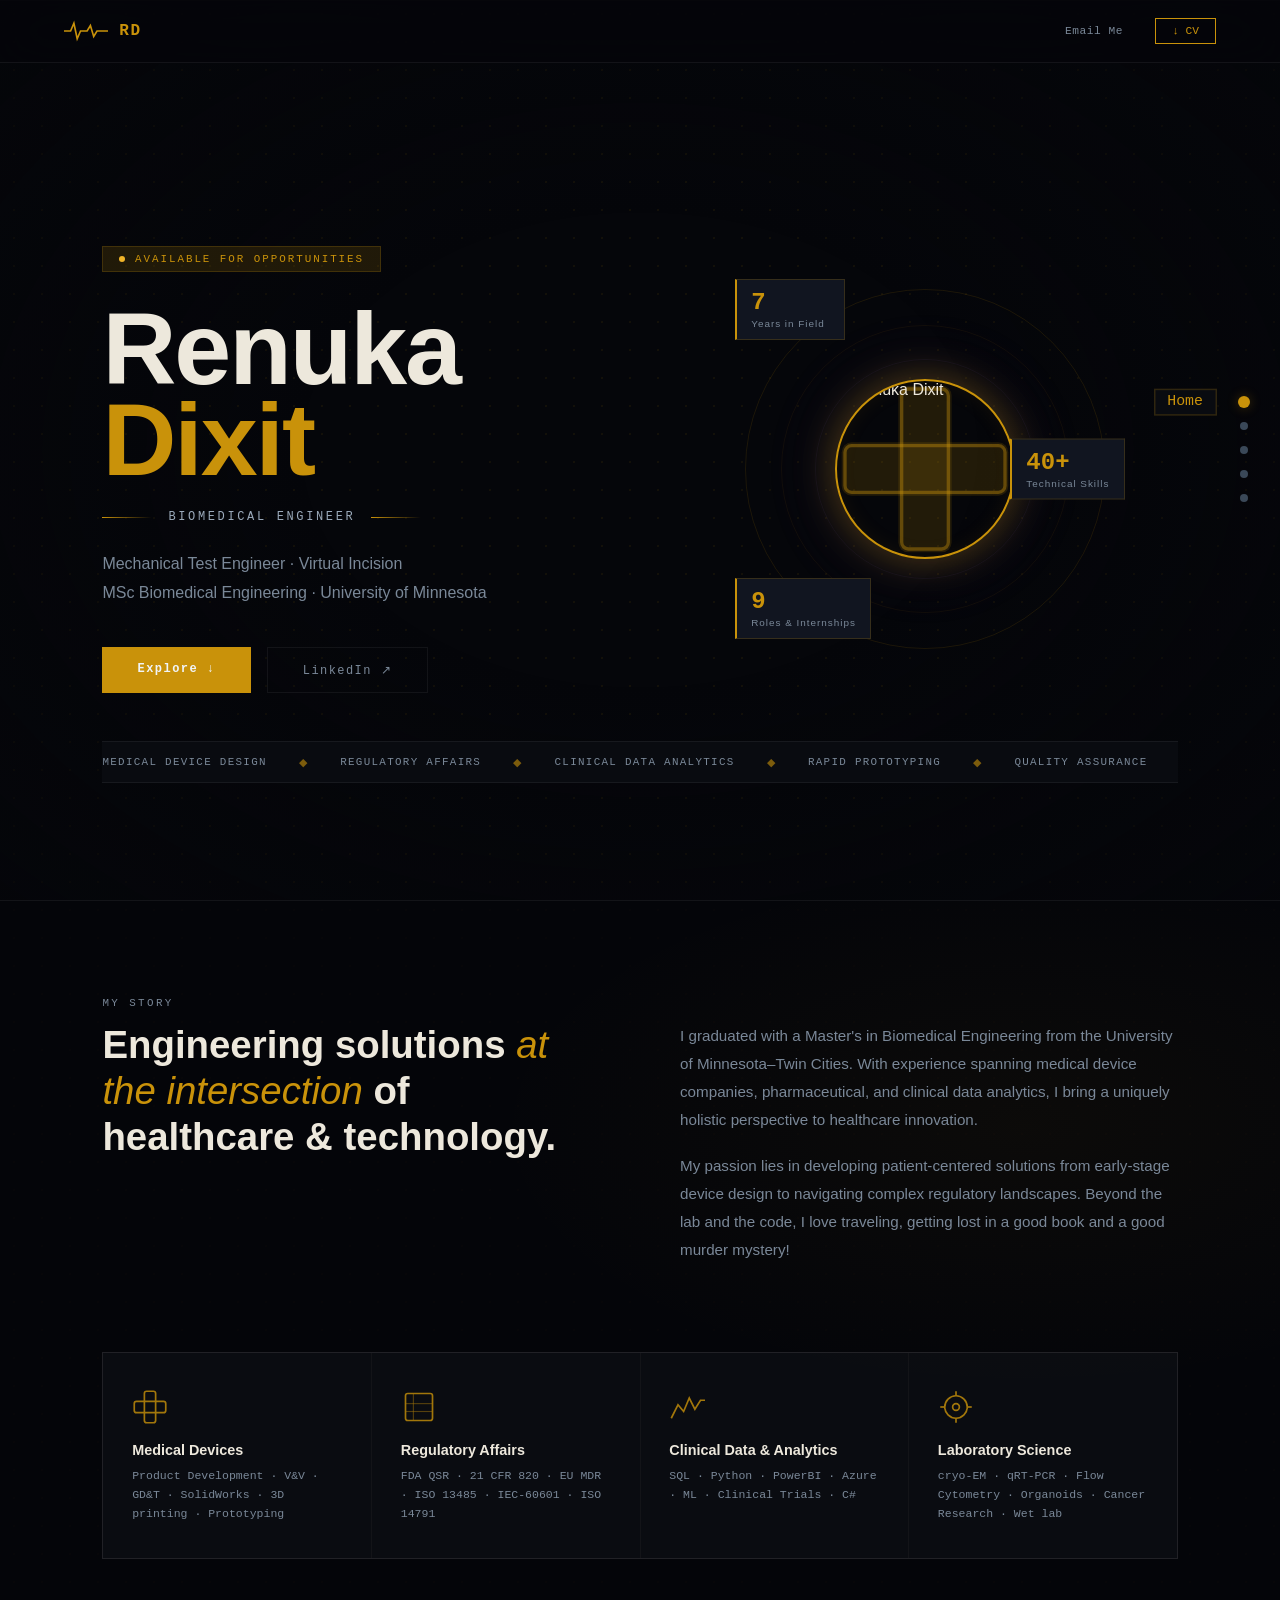
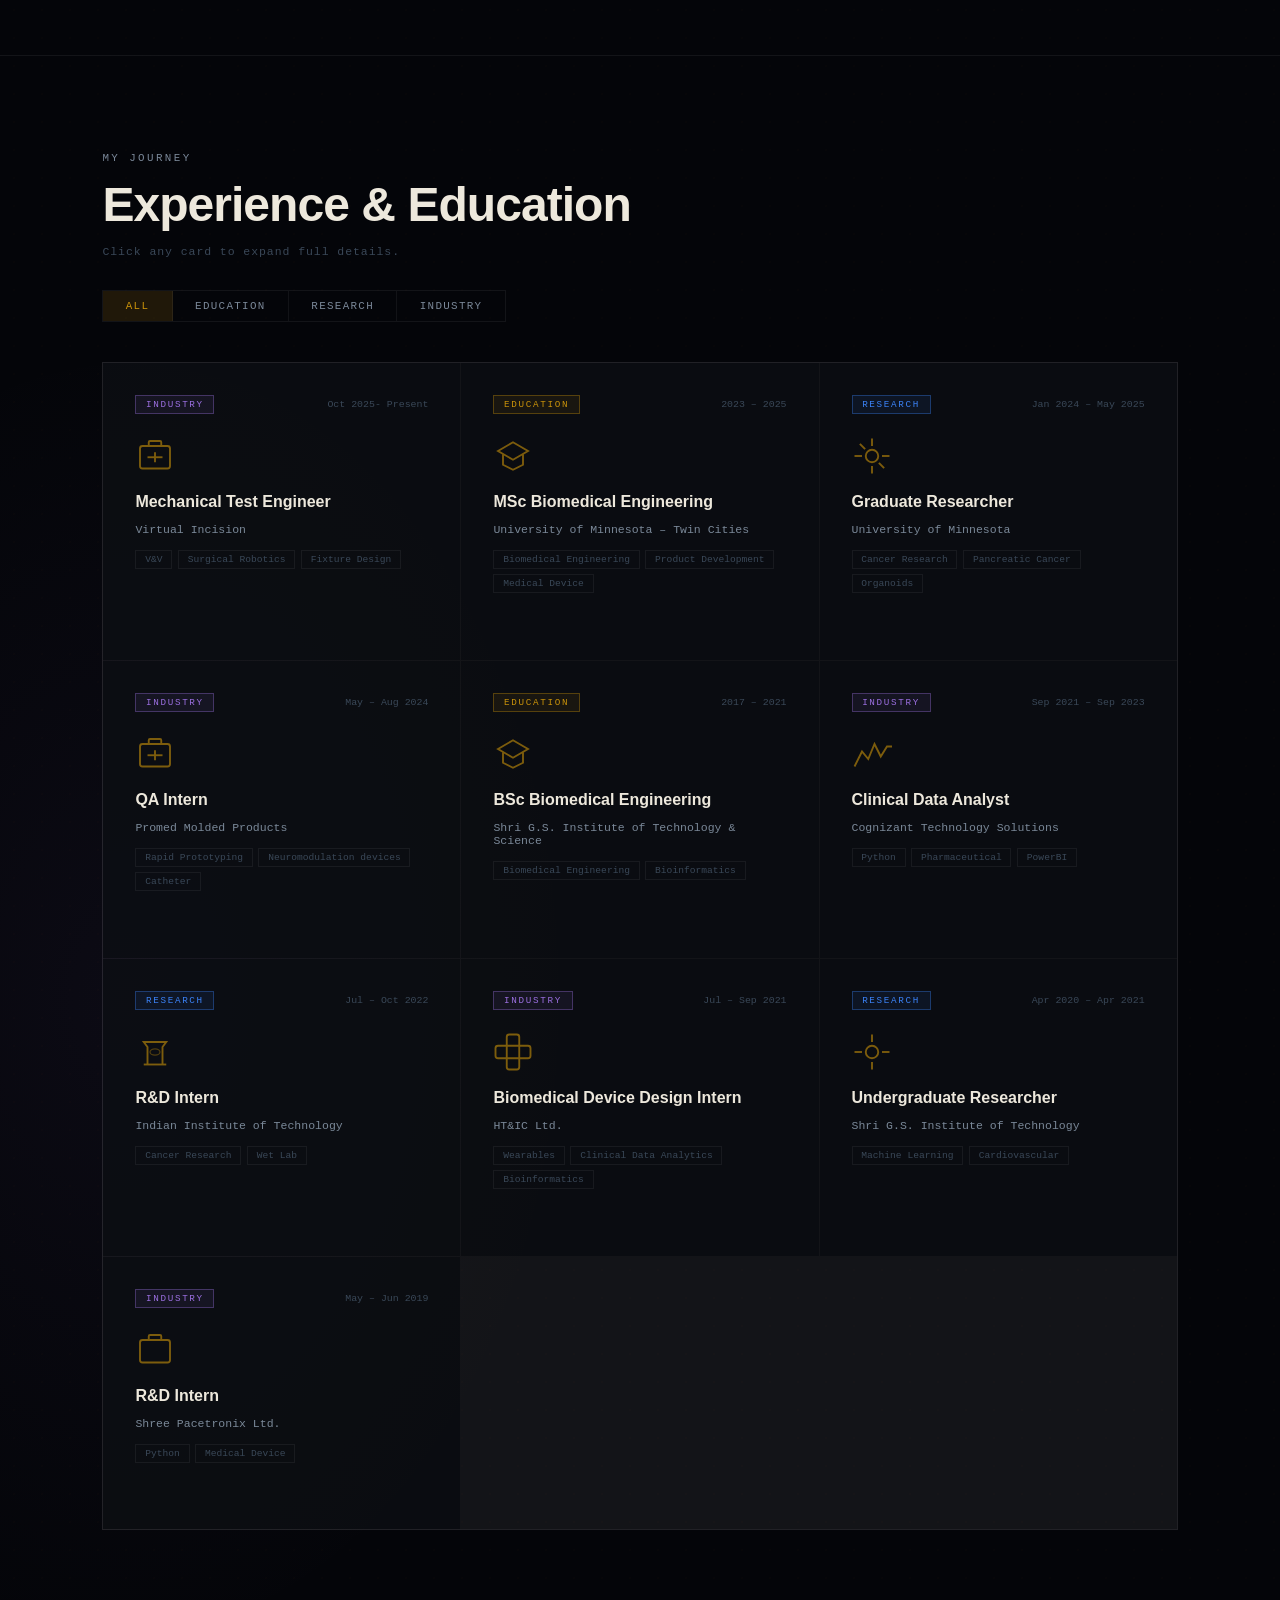
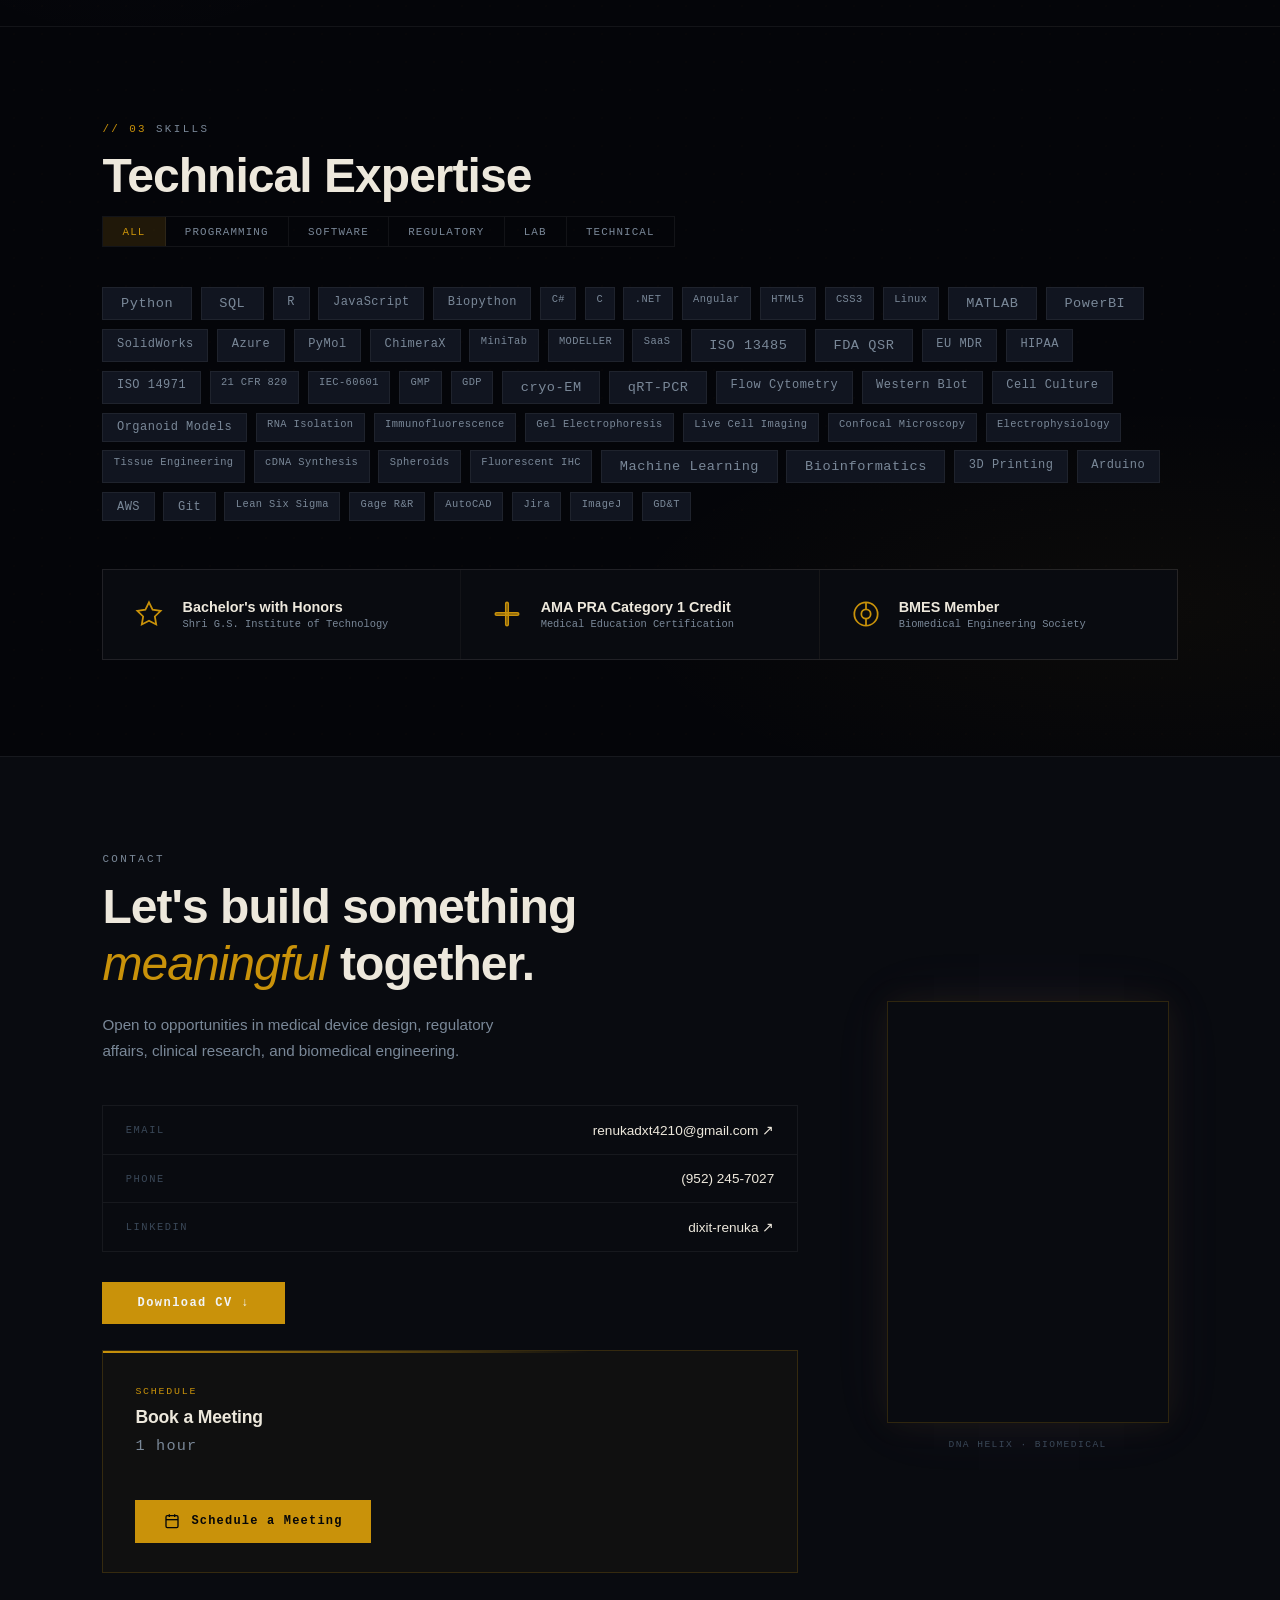
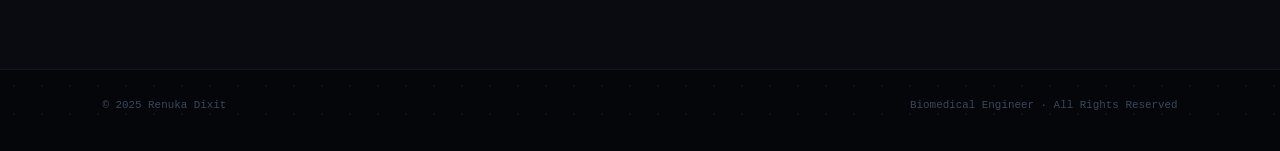
==== commit 28ec556a: "Update index.html" ====
--- a/index.html
+++ b/index.html
@@ -24,7 +24,7 @@
       <span>RD</span>
     </div>
     <div class="nav-right">
-      <a href="/cdn-cgi/l/email-protection#0173646f746a606579753533303141666c60686d2f626e6c" class="nav-email"><span class="__cf_email__" data-cfemail="0173646f746a606579753533303141666c60686d2f626e6c">[email&#160;protected]</span></a>
+      <a href="mailto:renukadxt4210@gmail.com" class="nav-email">Email Me</a></span></a>
       <a href="https://afcafab4-3cb6-44fb-ba33-879c0ff43639.filesusr.com/ugd/ff58a3_3bb0b02b605a4428b6db212402240c0c.pdf" target="_blank" class="nav-cv">↓ CV</a>
     </div>
   </nav>
@@ -721,4 +721,15 @@
         <li>Observed and supported testing of medical device prototypes under engineer supervision</li>
         <li>Prepared documentation and technical notes for ongoing R&D projects</li>
         <li>Gained exposure to medical device manufacturing processes and quality standards</li>
+
+        </ul>
+    </div>
+    <div class="ep-section"><h5>Skills Developed</h5>
+      <div class="ep-tags"><span>R&amp;D</span><span>Medical Devices</span><span>Cardiac Devices</span><span>Documentation</span></div>
+    </div>
+  </template>
+
+  <script src="script.js"></script>
+</body>
+</html>
      
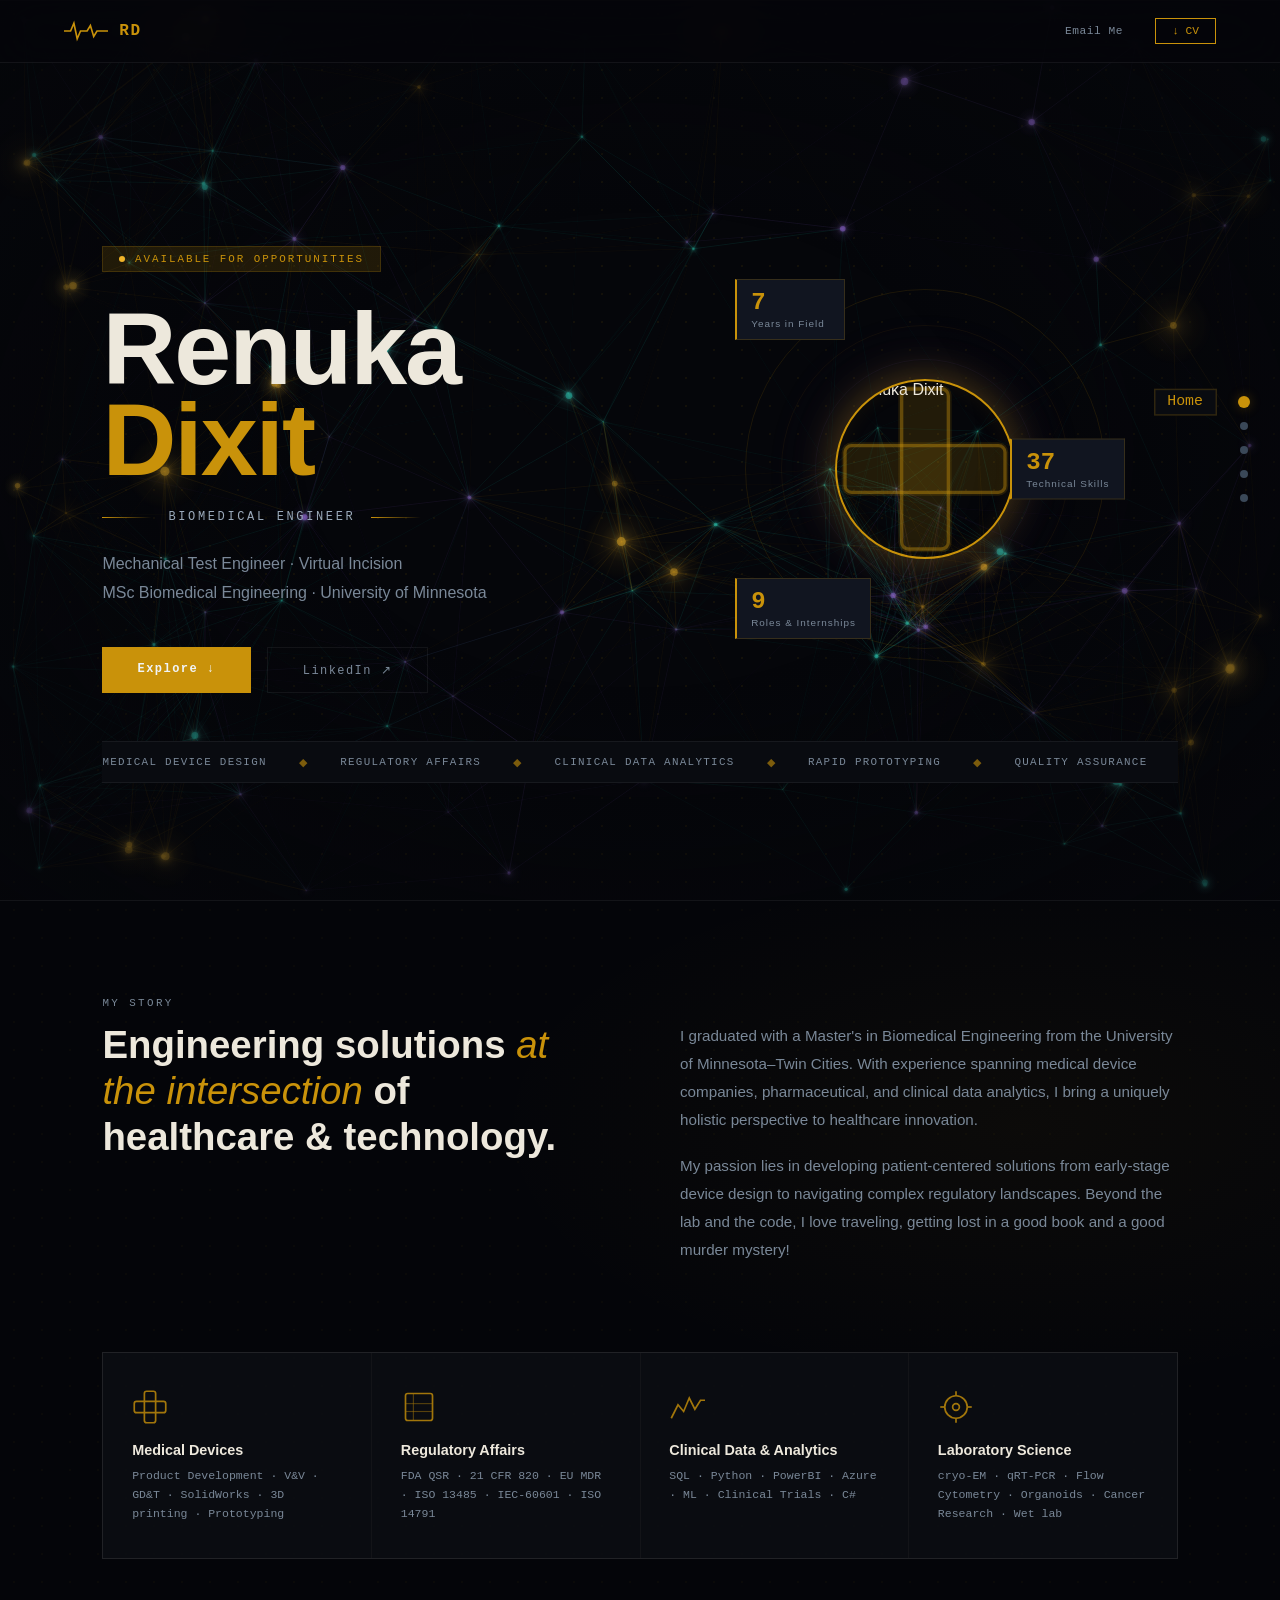
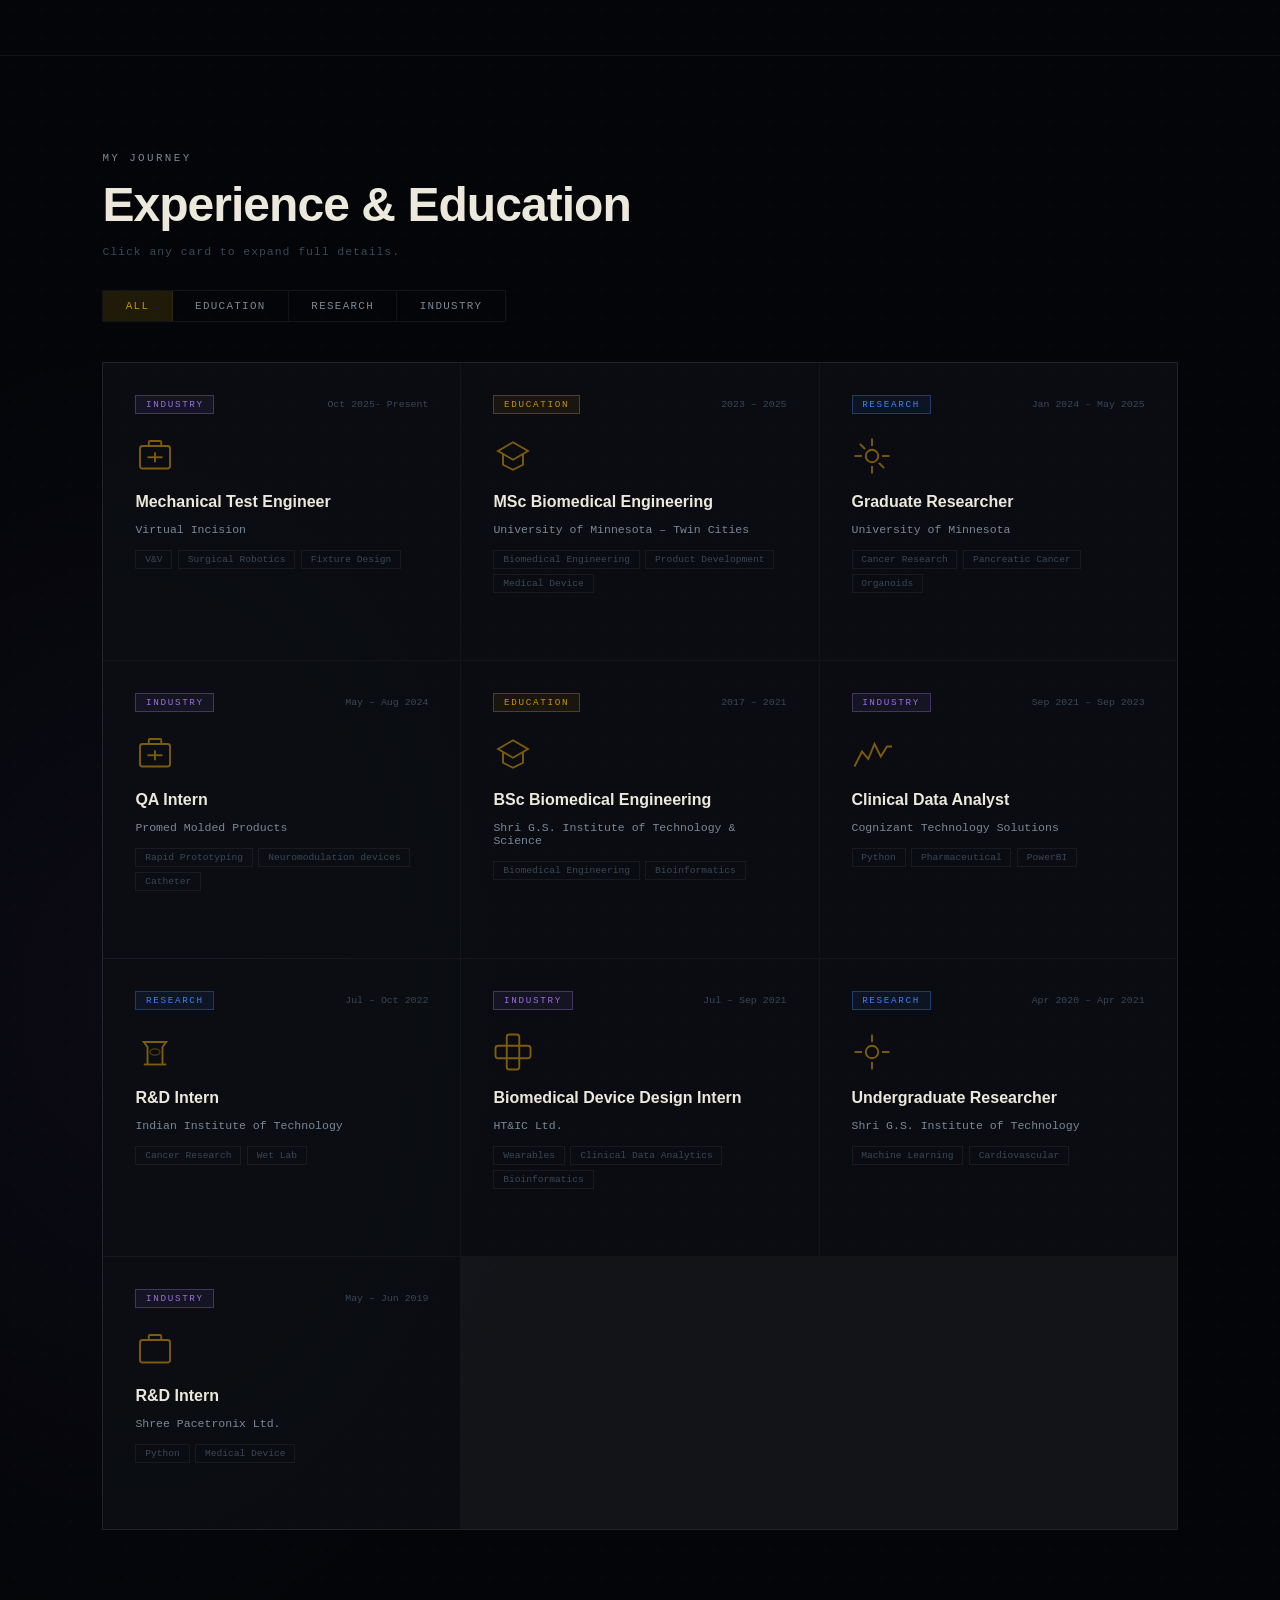
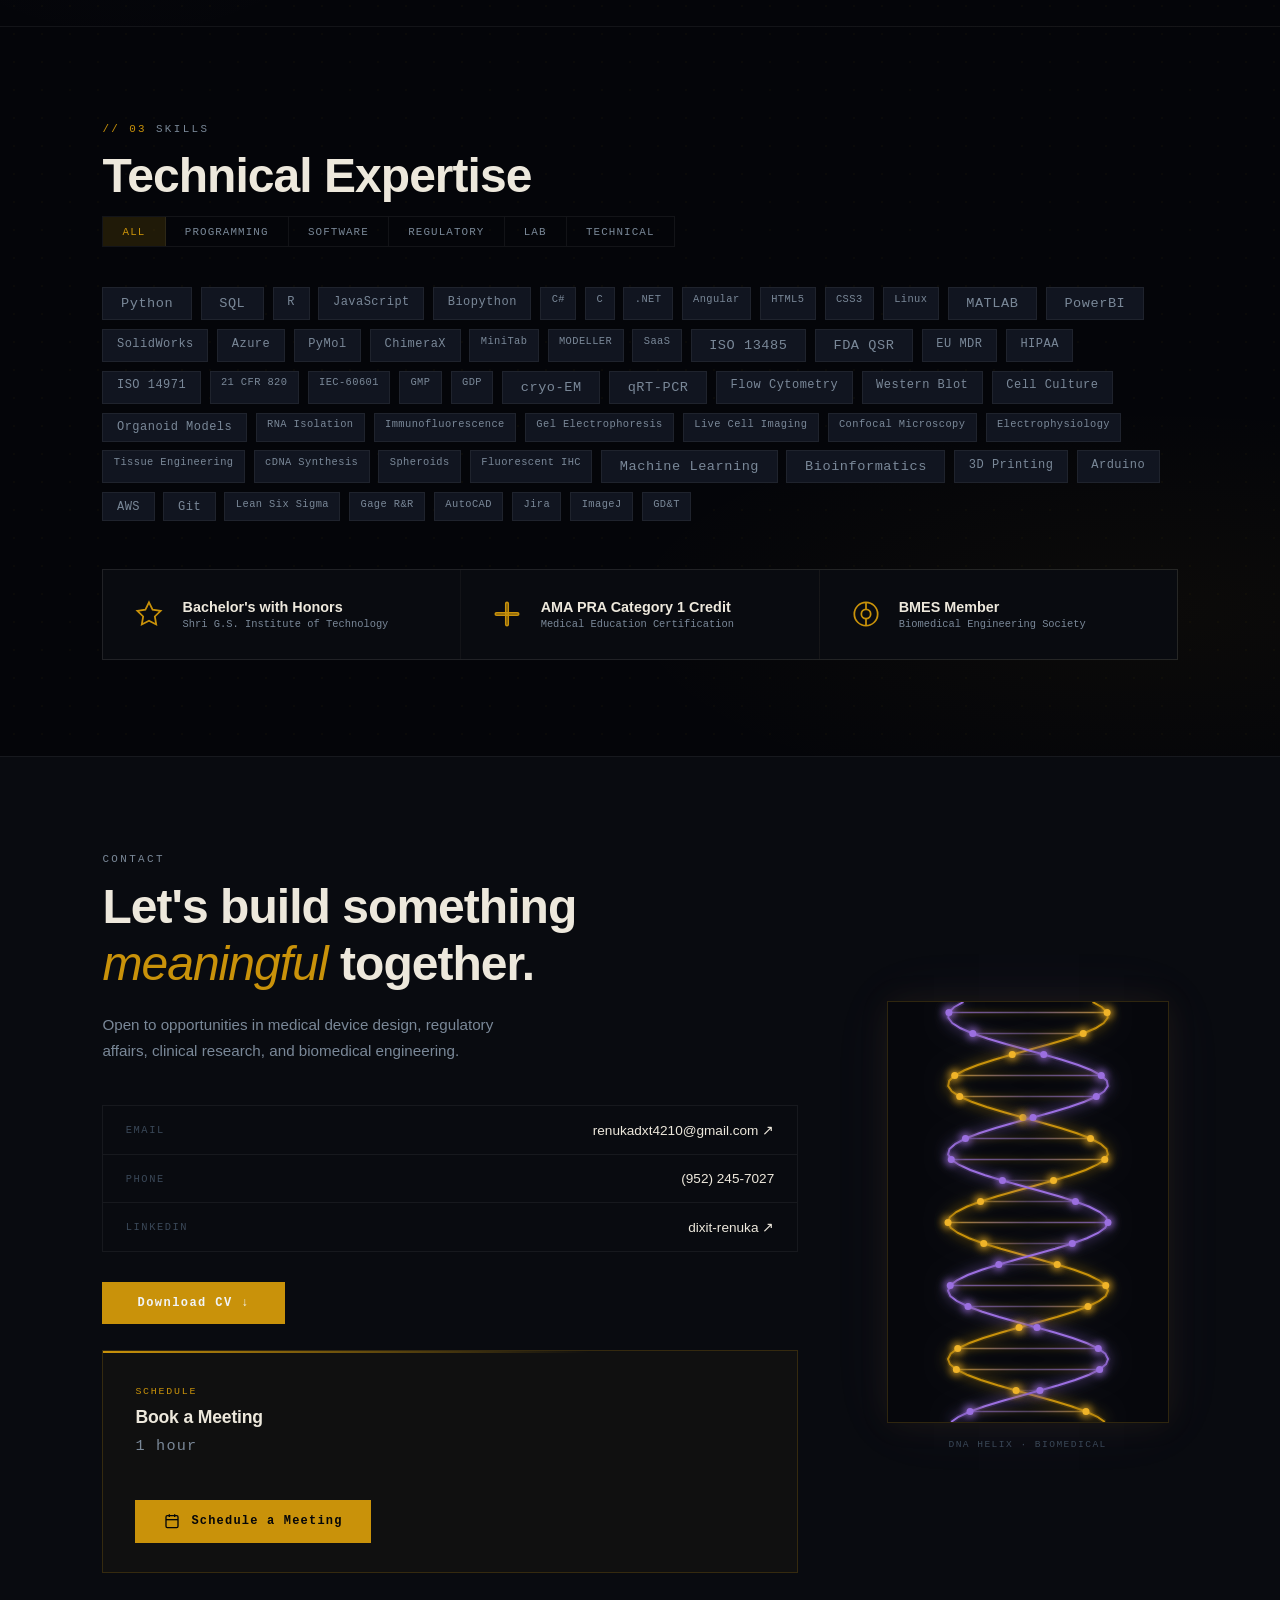
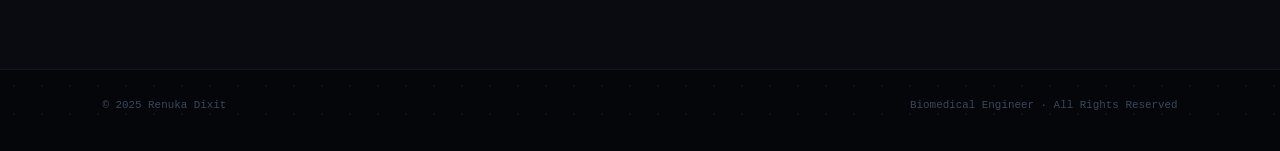
==== commit 4bbfe8aa: "Update index.html" ====
--- a/index.html
+++ b/index.html
@@ -91,7 +91,7 @@
             <span class="sc-label">Roles &amp; Internships</span>
           </div>
           <div class="stat-card sc3">
-            <span class="sc-num" data-count="30">40+</span><span class="sc-plus"></span>
+            <span class="sc-num" data-count="40+">40+</span><span class="sc-plus"></span>
             <span class="sc-label">Technical Skills</span>
           </div>
         </div>
@@ -511,7 +511,33 @@
   </div>
 
   <!-- ═══ CARD DATA TEMPLATES ═══ -->
-
+ <template id="card-vi">
+    <div class="ep-badge industry">Industry</div>
+    <div class="ep-meta"><span>🗓 Oct 2025 – Present</span><span>📍 Virtual Incision</span></div>
+    <h2>Mechanical Test Engineer</h2>
+    <div class="ep-divider"></div>
+    <div class="ep-section"><h5>Overview</h5>
+      <p>Working in the R&D department of a surgical robotics company to test protocols, design fixtures and execute V&V activities for miniature robotic device.</p>
+    </div>
+    <div class="ep-section"><h5>Key Responsibilities</h5>
+      <ul>
+        <li>Designed 20+ mechanical test fixtures for electromechanical surgical robot subsystems (articulation joints, grasper end-effectors, cable-driven torque transmission assemblies) in SolidWorks </li>
+        <li>Created and released detailed GD&T engineering drawing packages per ASME Y14.5, fabricated via FDM 3D printing (polymer, ABS, PLA) </li>
+        <li>Authored and executed design verification and validation (V&V) test plans and protocols covering mechanical fatigue, force-torque characterization, seal integrity, and actuation performance for Class II electromechanical surgical robot. </li>
+        <li>Developed test methods per IEC 60601-1 and FDA 21 CFR 882 for surgical robot electrical safety, mechanical strength, biocompatibility interface testing, and laparoscopic instrument performance </li> 
+        <li>Investigated and resolved V&V test anomalies via 5 Whys and Fishbone RCA </li>
+        <li>Led DFMEA reviews for electromechanical surgical robot subsystems per ISO 14971 </li>
+      </ul>
+    </div>
+    <div class="ep-section"><h5>Standards &amp; Tools</h5>
+      <div class="ep-tags"><span>ISO 13485</span><span>Surgical Robotics</span><span>V&V</span><span>Product Development</span><span>3D Printing</span><span>IEC-60601</span><span>Test Method Validation</span><span>AI</span><span>Robot testing</span></div>
+    </div>
+    <div class="ep-section"><h5>Impact</h5>
+      <p>Contributed to verification and validation for miniature surgical robotic subsystem to improve process validation and test methods, reducing product timeline and seamless production of the product.</p>
+    </div>
+  </template>
+
+  
   <template id="card-uminn-ms">
     <div class="ep-badge edu">Education</div>
     <div class="ep-meta"><span>🗓 2023 – 2025</span><span>📍 University of Minnesota, Twin Cities, MN</span></div>
--- a/style.css
+++ b/style.css
@@ -65,8 +65,7 @@
   position: fixed;
   inset: 0;
   z-index: -1;        /* FIX */
-  pointer-events: none;
-  opacity: 0.9;       /* stronger */
+  pointer-events: none; opacity: 0.85;      /* stronger */
 }
 
 /* vignette — darkens edges so network fades into the page naturally */
@@ -280,10 +279,11 @@
 }
 
 /* ══ BIOLUMINESCENCE — per-section ambient glow ══ */
-#about   { background: radial-gradient(ellipse 60% 50% at 80% 30%, rgba(201,146,10,0.04) 0%, transparent 70%), rgba(5,6,10,0.82); }
-#journey { background: radial-gradient(ellipse 50% 60% at 10% 60%, rgba(155,111,224,0.05) 0%, transparent 70%), rgba(5,6,10,0.82); }
-#skills  { background: radial-gradient(ellipse 60% 40% at 90% 80%, rgba(201,146,10,0.04) 0%, transparent 70%), rgba(5,6,10,0.82); }
-#contact { background: rgba(9,11,16,0.88); }
+#about   { background: radial-gradient(ellipse 60% 50% at 80% 30%, rgba(201,146,10,0.04) 0%, transparent 70%), rgba(5,6,10,0.55); }
+#journey { background: radial-gradient(ellipse 50% 60% at 10% 60%, rgba(155,111,224,0.05) 0%, transparent 70%), rgba(5,6,10,0.55); }
+#skills  { background: radial-gradient(ellipse 60% 40% at 90% 80%, rgba(201,146,10,0.04) 0%, transparent 70%), rgba(5,6,10,0.55); }
+#contact { background: rgba(5,6,10,0.65); }
+#hero    { background: transparent; }
 .section-header { margin-bottom: 0.8rem; }
 .sh-label {
   font-family: var(--font-mono); font-size: 0.68rem;
@@ -679,10 +679,12 @@
   from { opacity: 0; } to { opacity: 1; }
 }
 .reveal {
-  opacity: 0; transform: translateY(20px);
-  transition: opacity 0.65s, transform 0.65s;
+  opacity: 0; transform: translateY(16px);
+  transition: opacity 0.5s ease, transform 0.5s ease;
+  animation: revealFallback 0s 1.5s forwards;
 }
 .reveal.visible { opacity: 1; transform: translateY(0); }
+@keyframes revealFallback { to { opacity: 1; transform: translateY(0); } }
 
 /* ══ RESPONSIVE ══ */
 @media (max-width: 1100px) {
